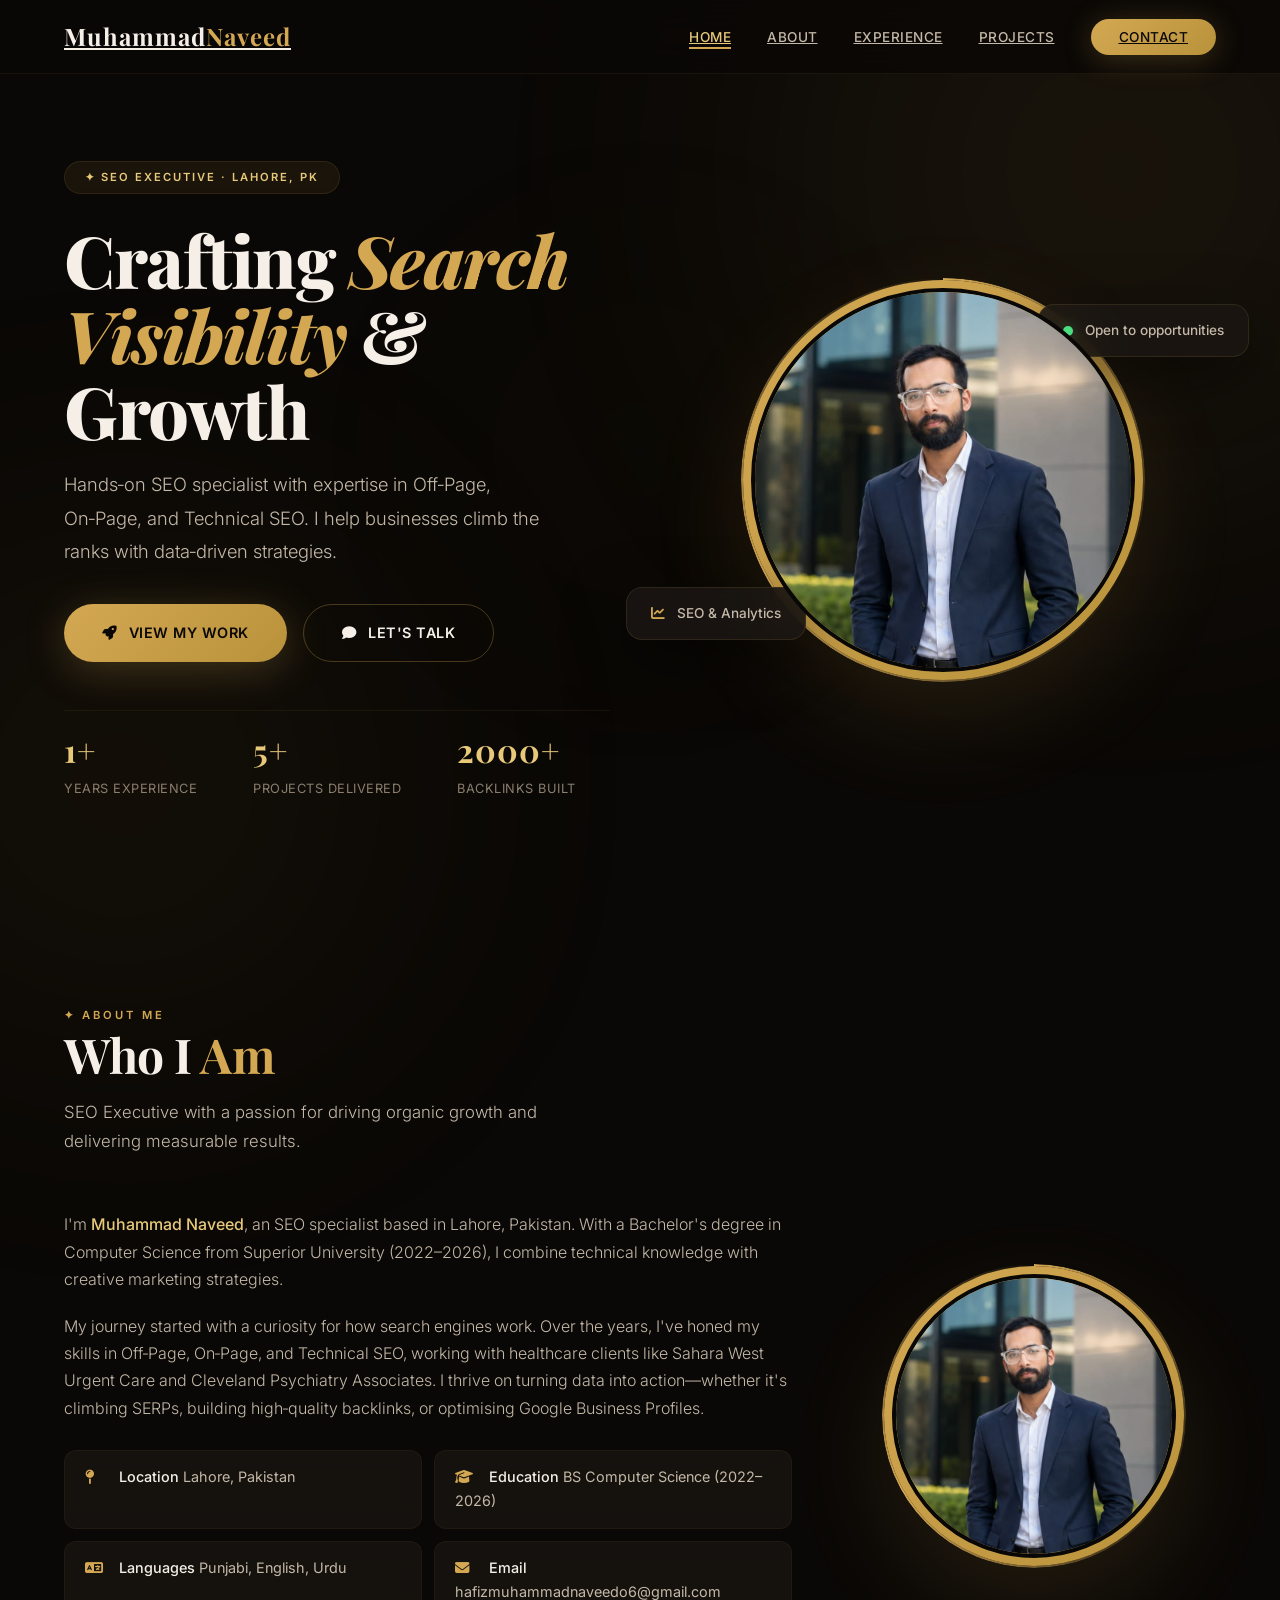
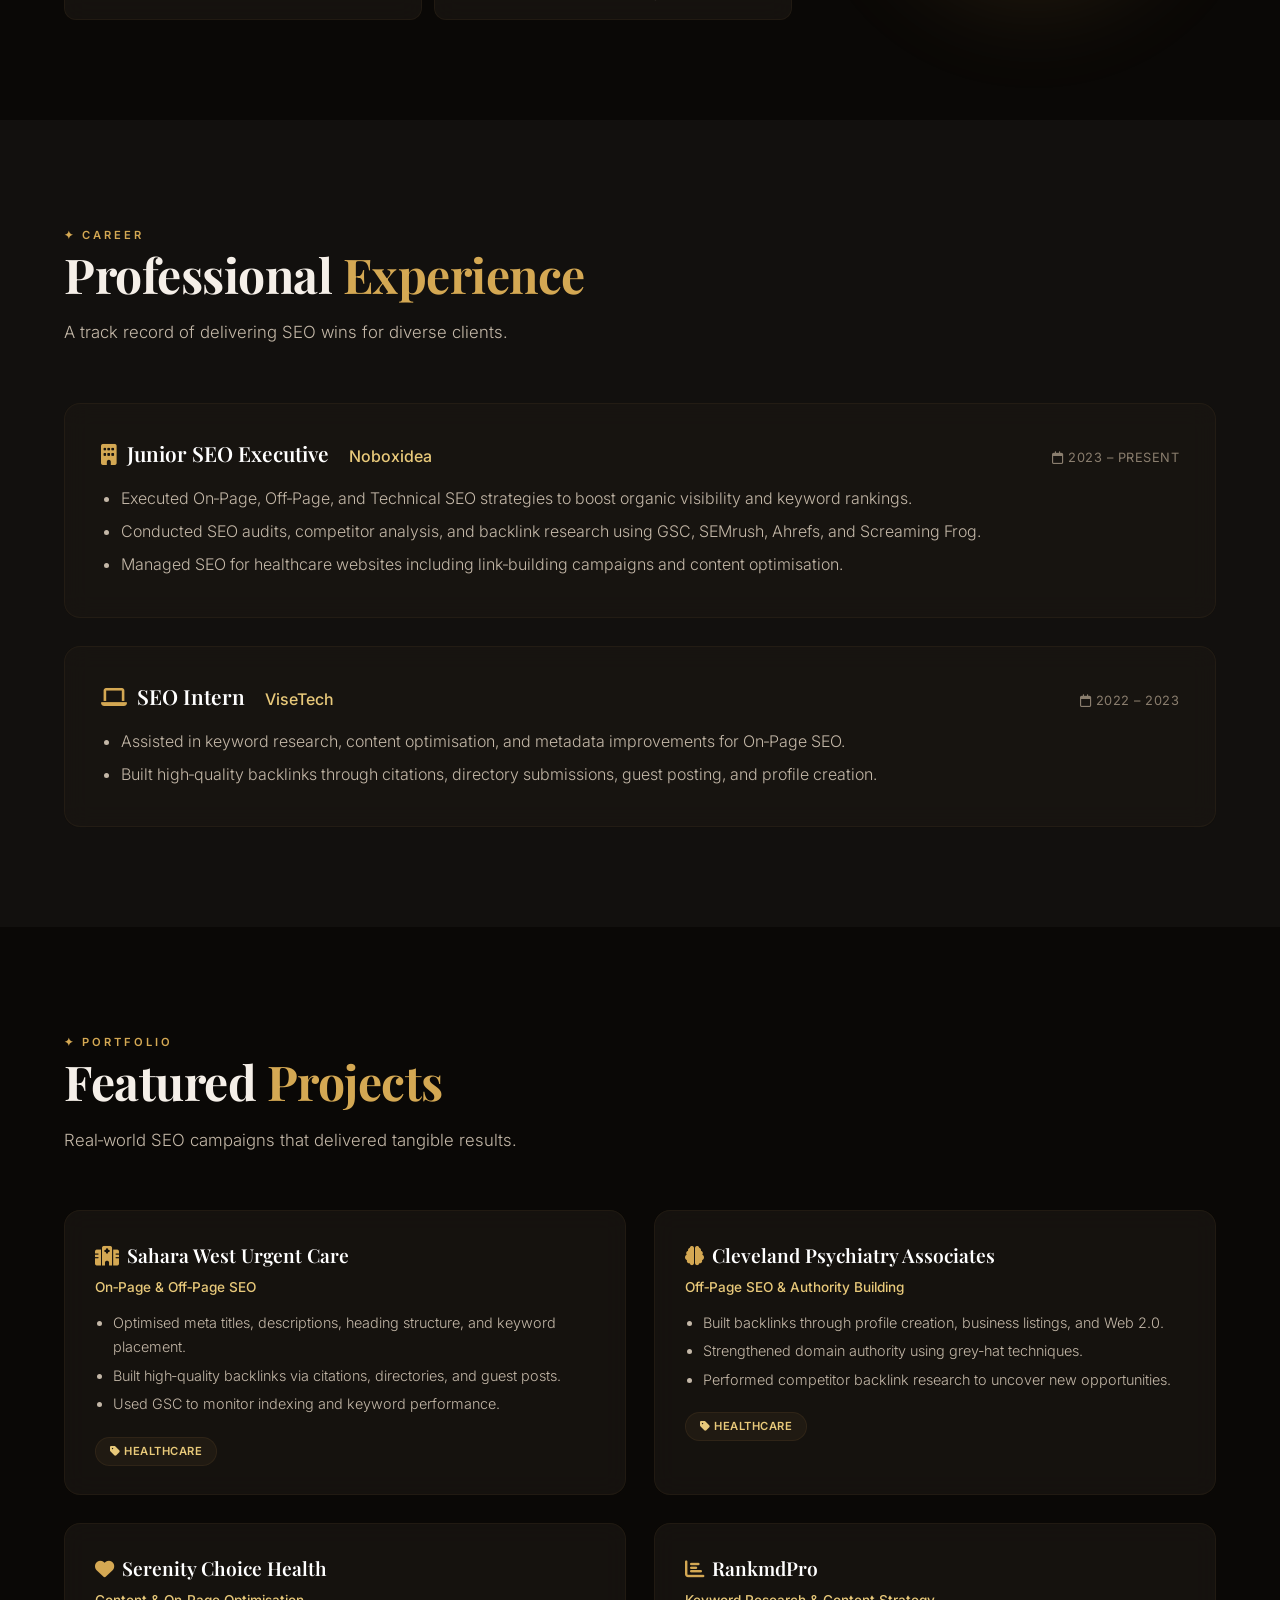
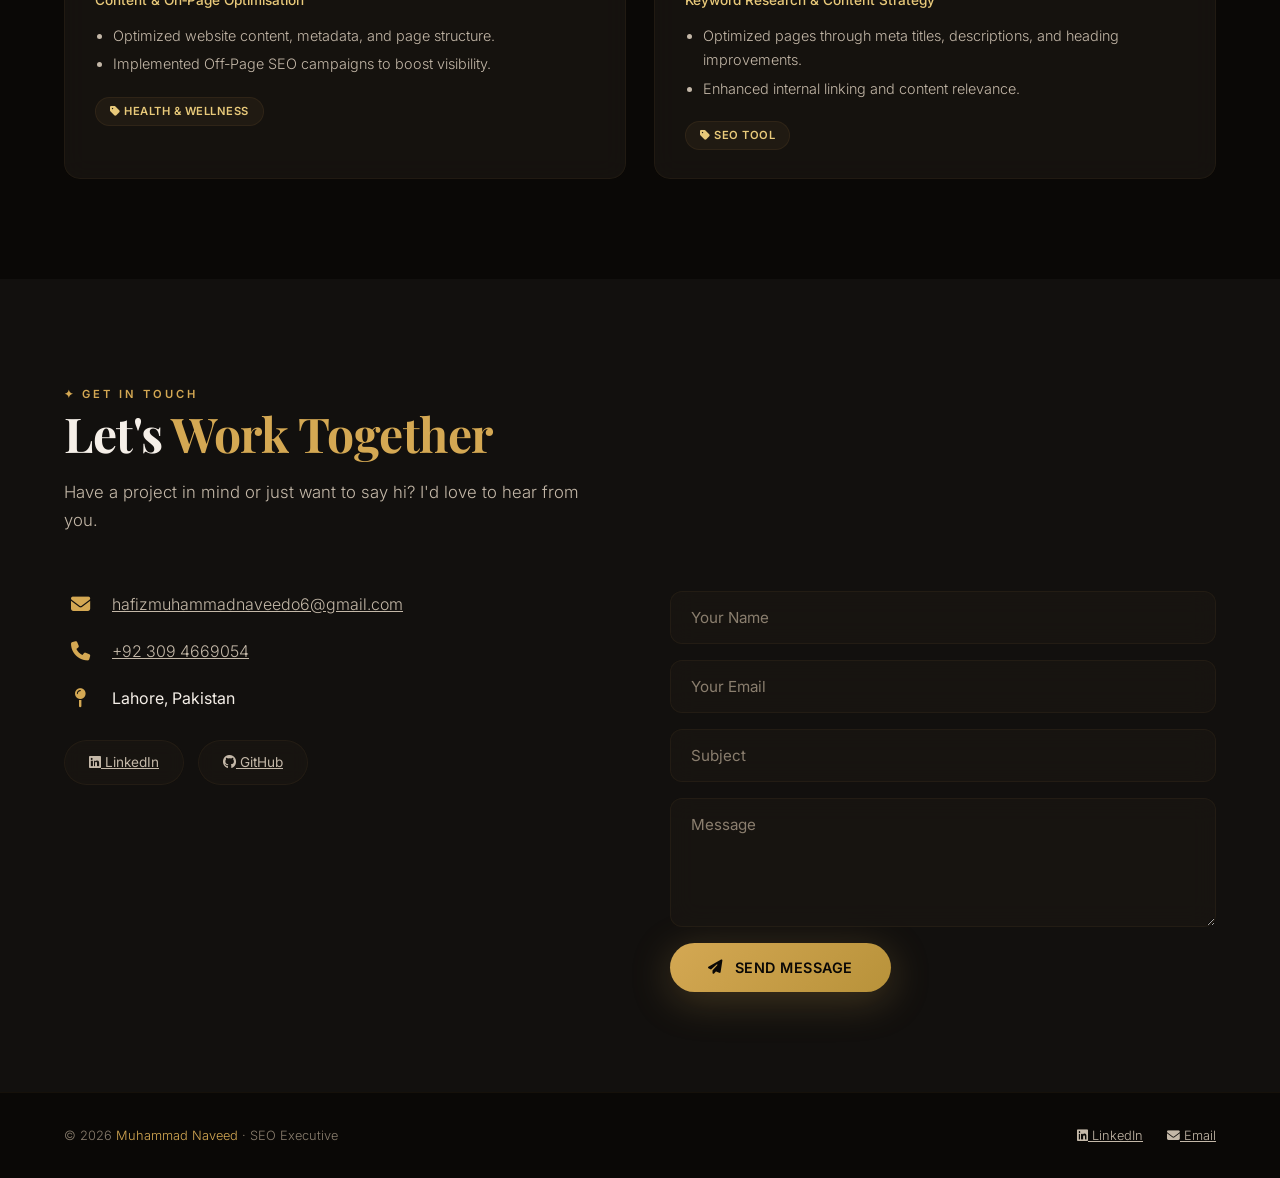
==== index.html @ a737cda7 "Update index.html" ====
<!DOCTYPE html>
<html lang="en">
<head>
    <meta name="google-site-verification" content="fTvnfzLO7CRlyLVNzGOnUSx7oJJwUPJWDbaZcPNwXcQ" />
    <meta charset="UTF-8" />
    <meta name="viewport" content="width=device-width, initial-scale=1.0" />
    <title>Muhammad Naveed. Portfolio</title>
    <link rel="preconnect" href="https://fonts.googleapis.com" />
    <link rel="preconnect" href="https://fonts.gstatic.com" crossorigin />
    <link href="https://fonts.googleapis.com/css2?family=Playfair+Display:ital,wght@0,400;0,600;0,700;0,800;1,700&family=Inter:wght@300;400;500;600;700&display=swap" rel="stylesheet" />
    <link rel="stylesheet" href="https://cdnjs.cloudflare.com/ajax/libs/font-awesome/6.5.0/css/all.min.css" />
    <style>
        /* ============================================
           LUXURY GOLD + DARK ROYAL THEME
           ============================================ */
        :root {
            --bg-primary: #0a0806;
            --bg-secondary: #12100e;
            --bg-card: rgba(26, 22, 18, 0.75);
            --bg-card-solid: #1a1612;
            --text-primary: #f5efe8;
            --text-secondary: #c4b8a8;
            --text-muted: #8a7e6e;
            --gold: #d4a853;
            --gold-light: #e8c97a;
            --gold-dark: #b8923a;
            --gold-glow: rgba(212, 168, 83, 0.25);
            --border-color: rgba(212, 168, 83, 0.15);
            --radius: 16px;
            --shadow: 0 30px 80px rgba(0, 0, 0, 0.7);
            --transition: 0.5s cubic-bezier(0.25, 0.46, 0.45, 0.94);
            --font-heading: 'Playfair Display', serif;
            --font-body: 'Inter', -apple-system, sans-serif;
        }

        * {
            margin: 0;
            padding: 0;
            box-sizing: border-box;
        }

        html {
            scroll-behavior: smooth;
            scroll-padding-top: 80px;
        }

        body {
            font-family: var(--font-body);
            background: var(--bg-primary);
            color: var(--text-primary);
            line-height: 1.7;
            -webkit-font-smoothing: antialiased;
            overflow-x: hidden;
        }

        ::-webkit-scrollbar {
            width: 6px;
        }
        ::-webkit-scrollbar-track {
            background: var(--bg-secondary);
        }
        ::-webkit-scrollbar-thumb {
            background: var(--gold);
            border-radius: 10px;
        }

        .container {
            max-width: 1200px;
            margin: 0 auto;
            padding: 0 24px;
        }

        /* ===== GLOW ORBS ===== */
        .orb {
            position: fixed;
            border-radius: 50%;
            filter: blur(150px);
            pointer-events: none;
            z-index: 0;
            opacity: 0.08;
            animation: orbFloat 30s ease-in-out infinite alternate;
        }
        .orb--1 {
            width: 700px;
            height: 700px;
            background: var(--gold);
            top: -20%;
            right: -15%;
        }
        .orb--2 {
            width: 500px;
            height: 500px;
            background: #b8923a;
            bottom: -15%;
            left: -10%;
            animation-delay: -12s;
        }
        .orb--3 {
            width: 300px;
            height: 300px;
            background: #d4a853;
            top: 50%;
            left: 50%;
            transform: translate(-50%, -50%);
            animation-delay: -20s;
            opacity: 0.04;
        }

        @keyframes orbFloat {
            0% {
                transform: translate(0, 0) scale(1);
            }
            50% {
                transform: translate(60px, -40px) scale(1.15);
            }
            100% {
                transform: translate(-30px, 50px) scale(0.9);
            }
        }

        /* ===== NAVBAR ===== */
        .navbar {
            position: fixed;
            top: 0;
            left: 0;
            right: 0;
            z-index: 1000;
            background: rgba(10, 8, 6, 0.85);
            backdrop-filter: blur(24px) saturate(1.8);
            border-bottom: 1px solid rgba(212, 168, 83, 0.08);
            padding: 16px 0;
            transition: var(--transition);
        }
        .navbar.scrolled {
            background: rgba(10, 8, 6, 0.96);
            box-shadow: 0 4px 40px rgba(0, 0, 0, 0.6);
        }
        .navbar .container {
            display: flex;
            align-items: center;
            justify-content: space-between;
        }

        .logo {
            font-family: var(--font-heading);
            font-weight: 700;
            font-size: 1.5rem;
            letter-spacing: 1px;
            color: var(--text-primary);
        }
        .logo span {
            color: var(--gold);
        }

        .nav-links {
            display: flex;
            align-items: center;
            gap: 36px;
            list-style: none;
        }
        .nav-links a {
            font-size: 0.85rem;
            font-weight: 500;
            color: var(--text-secondary);
            transition: var(--transition);
            position: relative;
            letter-spacing: 0.5px;
            text-transform: uppercase;
        }
        .nav-links a::after {
            content: '';
            position: absolute;
            bottom: -4px;
            left: 0;
            width: 0;
            height: 1.5px;
            background: var(--gold);
            transition: var(--transition);
        }
        .nav-links a:hover,
        .nav-links a.active {
            color: var(--gold-light);
        }
        .nav-links a:hover::after,
        .nav-links a.active::after {
            width: 100%;
        }

        .nav-cta {
            padding: 10px 28px;
            background: linear-gradient(135deg, var(--gold), var(--gold-dark));
            color: #0a0806 !important;
            border-radius: 100px;
            font-weight: 600;
            font-size: 0.8rem;
            text-transform: uppercase;
            letter-spacing: 0.5px;
            box-shadow: 0 4px 30px var(--gold-glow);
            transition: var(--transition);
        }
        .nav-cta::after {
            display: none !important;
        }
        .nav-cta:hover {
            transform: translateY(-2px) scale(1.03);
            box-shadow: 0 8px 50px var(--gold-glow);
            color: #0a0806 !important;
        }

        .hamburger {
            display: none;
            flex-direction: column;
            gap: 5px;
            cursor: pointer;
            background: none;
            border: none;
            padding: 4px;
        }
        .hamburger span {
            display: block;
            width: 28px;
            height: 2px;
            background: var(--text-primary);
            border-radius: 2px;
            transition: var(--transition);
        }
        .hamburger.active span:nth-child(1) {
            transform: rotate(45deg) translate(5px, 5px);
        }
        .hamburger.active span:nth-child(2) {
            opacity: 0;
        }
        .hamburger.active span:nth-child(3) {
            transform: rotate(-45deg) translate(5px, -5px);
        }

        /* ===== HERO ===== */
        .hero {
            min-height: 100vh;
            display: flex;
            align-items: center;
            padding: 140px 0 80px;
            position: relative;
            z-index: 1;
        }
        .hero-grid {
            display: grid;
            grid-template-columns: 1fr 1fr;
            gap: 60px;
            align-items: center;
        }

        .hero-content .badge {
            display: inline-block;
            padding: 6px 20px;
            border-radius: 100px;
            background: rgba(212, 168, 83, 0.08);
            border: 1px solid rgba(212, 168, 83, 0.12);
            font-size: 0.7rem;
            font-weight: 600;
            color: var(--gold-light);
            text-transform: uppercase;
            letter-spacing: 2px;
            margin-bottom: 28px;
            backdrop-filter: blur(4px);
        }

        .hero-content h1 {
            font-family: var(--font-heading);
            font-size: 4.5rem;
            font-weight: 800;
            line-height: 1.05;
            letter-spacing: -1.5px;
            margin-bottom: 20px;
        }
        .hero-content h1 .highlight {
            color: var(--gold);
            font-style: italic;
        }

        .hero-content .subtitle {
            font-size: 1.15rem;
            color: var(--text-secondary);
            max-width: 480px;
            margin-bottom: 36px;
            line-height: 1.8;
            font-weight: 300;
        }

        .hero-actions {
            display: flex;
            flex-wrap: wrap;
            gap: 16px;
            margin-bottom: 48px;
        }

        .btn {
            display: inline-flex;
            align-items: center;
            gap: 12px;
            padding: 16px 38px;
            border-radius: 100px;
            font-weight: 600;
            font-size: 0.9rem;
            transition: var(--transition);
            border: none;
            cursor: pointer;
            font-family: var(--font-body);
            text-decoration: none;
            text-transform: uppercase;
            letter-spacing: 0.5px;
        }
        .btn-primary {
            background: linear-gradient(135deg, var(--gold), var(--gold-dark));
            color: #0a0806;
            box-shadow: 0 8px 40px var(--gold-glow);
        }
        .btn-primary:hover {
            transform: translateY(-4px);
            box-shadow: 0 16px 60px var(--gold-glow);
        }
        .btn-outline {
            background: transparent;
            color: var(--text-primary);
            border: 1.5px solid rgba(212, 168, 83, 0.3);
        }
        .btn-outline:hover {
            border-color: var(--gold);
            color: var(--gold-light);
            transform: translateY(-4px);
            box-shadow: 0 8px 30px rgba(212, 168, 83, 0.05);
        }

        .hero-stats {
            display: flex;
            gap: 56px;
            padding-top: 12px;
            border-top: 1px solid rgba(212, 168, 83, 0.08);
        }
        .hero-stats .stat h3 {
            font-family: var(--font-heading);
            font-size: 2rem;
            font-weight: 700;
            color: var(--gold-light);
            letter-spacing: 1px;
        }
        .hero-stats .stat p {
            font-size: 0.8rem;
            color: var(--text-muted);
            font-weight: 400;
            text-transform: uppercase;
            letter-spacing: 0.5px;
        }

        /* ===== HERO VISUAL ===== */
        .hero-visual {
            display: flex;
            justify-content: center;
            align-items: center;
            position: relative;
        }

        .hero-avatar {
            width: 400px;
            height: 400px;
            border-radius: 50%;
            padding: 8px;
            background: linear-gradient(135deg, var(--gold), var(--gold-dark), var(--gold-light), var(--gold));
            background-size: 300% 300%;
            animation: gradientSpin 6s ease-in-out infinite;
            box-shadow: 0 40px 100px rgba(212, 168, 83, 0.12);
            position: relative;
        }
        .hero-avatar::after {
            content: '';
            position: absolute;
            inset: -2px;
            border-radius: 50%;
            padding: 2px;
            background: conic-gradient(from 0deg, var(--gold), transparent, var(--gold), transparent);
            -webkit-mask: linear-gradient(#fff 0 0) content-box, linear-gradient(#fff 0 0);
            -webkit-mask-composite: xor;
            mask-composite: exclude;
            animation: spin 15s linear infinite;
        }
        @keyframes gradientSpin {
            0%,
            100% {
                background-position: 0% 50%;
            }
            50% {
                background-position: 100% 50%;
            }
        }
        @keyframes spin {
            to {
                transform: rotate(360deg);
            }
        }

        .hero-avatar .avatar-img {
            width: 100%;
            height: 100%;
            border-radius: 50%;
            object-fit: cover;
            border: 4px solid var(--bg-primary);
            display: block;
            position: relative;
            z-index: 1;
        }

        .floating-badge {
            position: absolute;
            background: rgba(26, 22, 18, 0.9);
            backdrop-filter: blur(20px);
            border: 1px solid rgba(212, 168, 83, 0.12);
            border-radius: 16px;
            padding: 14px 24px;
            font-size: 0.85rem;
            font-weight: 500;
            color: var(--text-secondary);
            box-shadow: 0 20px 60px rgba(0, 0, 0, 0.5);
            animation: floatBadge 8s ease-in-out infinite;
            display: flex;
            align-items: center;
            gap: 12px;
            white-space: nowrap;
        }
        .floating-badge .dot {
            width: 10px;
            height: 10px;
            border-radius: 50%;
            background: #4ade80;
            animation: dotBlink 2s ease-in-out infinite;
            box-shadow: 0 0 16px rgba(74, 222, 128, 0.3);
        }
        @keyframes dotBlink {
            0%,
            100% {
                opacity: 1;
            }
            50% {
                opacity: 0.2;
            }
        }
        .floating-badge--1 {
            top: 6%;
            right: -6%;
            animation-delay: 0s;
        }
        .floating-badge--2 {
            bottom: 10%;
            left: -8%;
            animation-delay: -3s;
        }
        .floating-badge .gold-icon {
            color: var(--gold);
        }
        @keyframes floatBadge {
            0%,
            100% {
                transform: translateY(0px);
            }
            50% {
                transform: translateY(-14px);
            }
        }

        /* ===== SECTION COMMON ===== */
        section {
            position: relative;
            z-index: 1;
            padding: 100px 0;
        }

        .section-label {
            font-size: 0.7rem;
            text-transform: uppercase;
            letter-spacing: 3px;
            color: var(--gold);
            font-weight: 600;
            margin-bottom: 8px;
        }
        .section-title {
            font-family: var(--font-heading);
            font-size: 3rem;
            font-weight: 700;
            letter-spacing: -0.5px;
            line-height: 1.15;
            margin-bottom: 16px;
        }
        .section-title .gold {
            color: var(--gold);
        }
        .section-desc {
            font-size: 1.05rem;
            color: var(--text-secondary);
            max-width: 540px;
            line-height: 1.7;
            font-weight: 300;
        }
        .section-header {
            margin-bottom: 56px;
        }
        .section-header.centered {
            text-align: center;
        }
        .section-header.centered .section-desc {
            margin: 0 auto;
        }

        /* ===== ABOUT ===== */
        .about-grid {
            display: grid;
            grid-template-columns: 2fr 1fr;
            gap: 60px;
            align-items: center;
        }
        .about-text p {
            color: var(--text-secondary);
            margin-bottom: 20px;
            font-weight: 300;
        }
        .about-text p strong {
            color: var(--gold-light);
            font-weight: 500;
        }
        .about-details {
            display: grid;
            grid-template-columns: 1fr 1fr;
            gap: 12px;
            margin-top: 28px;
        }
        .about-details div {
            background: var(--bg-card);
            backdrop-filter: blur(12px);
            padding: 14px 20px;
            border-radius: 12px;
            border: 1px solid rgba(212, 168, 83, 0.06);
            color: var(--text-secondary);
            font-size: 0.9rem;
            transition: var(--transition);
        }
        .about-details div:hover {
            border-color: rgba(212, 168, 83, 0.15);
            background: rgba(26, 22, 18, 0.9);
        }
        .about-details div i {
            color: var(--gold);
            margin-right: 10px;
            width: 20px;
        }
        .about-details div strong {
            color: var(--text-primary);
            font-weight: 500;
        }

        .about-visual {
            display: flex;
            justify-content: center;
        }
        .about-visual .hero-avatar {
            width: 300px;
            height: 300px;
        }

        /* ===== EXPERIENCE ===== */
        .experience-list {
            display: flex;
            flex-direction: column;
            gap: 28px;
        }
        .exp-item {
            background: var(--bg-card);
            backdrop-filter: blur(12px);
            border-radius: var(--radius);
            padding: 32px 36px;
            border: 1px solid rgba(212, 168, 83, 0.06);
            transition: var(--transition);
        }
        .exp-item:hover {
            border-color: rgba(212, 168, 83, 0.15);
            transform: translateY(-4px);
            box-shadow: 0 20px 60px rgba(0, 0, 0, 0.3);
            background: rgba(26, 22, 18, 0.9);
        }
        .exp-header {
            display: flex;
            flex-wrap: wrap;
            align-items: baseline;
            gap: 12px 20px;
            margin-bottom: 14px;
        }
        .exp-header h3 {
            font-family: var(--font-heading);
            font-size: 1.3rem;
            color: #fff;
            font-weight: 600;
        }
        .exp-header h3 i {
            color: var(--gold);
            margin-right: 10px;
        }
        .exp-company {
            color: var(--gold-light);
            font-weight: 500;
        }
        .exp-date {
            color: var(--text-muted);
            font-size: 0.8rem;
            margin-left: auto;
            text-transform: uppercase;
            letter-spacing: 0.5px;
        }
        .exp-item ul {
            padding-left: 20px;
            color: var(--text-secondary);
            font-weight: 300;
        }
        .exp-item ul li {
            margin-bottom: 6px;
        }

        /* ===== PROJECTS ===== */
        .projects-grid {
            display: grid;
            grid-template-columns: 1fr 1fr;
            gap: 28px;
        }
        .project-card {
            background: var(--bg-card);
            backdrop-filter: blur(12px);
            border-radius: var(--radius);
            padding: 28px 30px;
            border: 1px solid rgba(212, 168, 83, 0.06);
            transition: var(--transition);
            display: flex;
            flex-direction: column;
        }
        .project-card:hover {
            border-color: rgba(212, 168, 83, 0.15);
            transform: translateY(-6px);
            box-shadow: 0 24px 70px rgba(0, 0, 0, 0.3);
            background: rgba(26, 22, 18, 0.9);
        }
        .project-card h3 {
            font-family: var(--font-heading);
            font-size: 1.2rem;
            margin-bottom: 4px;
            color: #fff;
            font-weight: 600;
        }
        .project-card h3 i {
            color: var(--gold);
            margin-right: 8px;
        }
        .project-card .project-sub {
            color: var(--gold-light);
            font-size: 0.85rem;
            font-weight: 500;
            margin-bottom: 12px;
        }
        .project-card ul {
            padding-left: 18px;
            color: var(--text-secondary);
            font-size: 0.9rem;
            margin-bottom: 16px;
            font-weight: 300;
        }
        .project-card ul li {
            margin-bottom: 4px;
        }
        .project-tag {
            align-self: flex-start;
            padding: 4px 14px;
            border-radius: 100px;
            background: rgba(212, 168, 83, 0.06);
            border: 1px solid rgba(212, 168, 83, 0.08);
            font-size: 0.7rem;
            font-weight: 600;
            color: var(--gold-light);
            text-transform: uppercase;
            letter-spacing: 0.5px;
        }

        /* ===== CONTACT ===== */
        .contact-grid {
            display: grid;
            grid-template-columns: 1fr 1fr;
            gap: 60px;
        }
        .contact-item {
            display: flex;
            align-items: center;
            gap: 16px;
            margin-bottom: 20px;
        }
        .contact-item i {
            color: var(--gold);
            font-size: 1.2rem;
            width: 32px;
            text-align: center;
        }
        .contact-item a {
            color: var(--text-secondary);
            transition: var(--transition);
            font-weight: 300;
        }
        .contact-item a:hover {
            color: var(--gold-light);
        }
        .social-links {
            display: flex;
            gap: 14px;
            margin-top: 28px;
        }
        .social-links a {
            padding: 10px 24px;
            border-radius: 100px;
            background: var(--bg-card);
            border: 1px solid rgba(212, 168, 83, 0.06);
            transition: var(--transition);
            font-size: 0.85rem;
            color: var(--text-secondary);
            backdrop-filter: blur(8px);
        }
        .social-links a:hover {
            border-color: rgba(212, 168, 83, 0.2);
            background: rgba(26, 22, 18, 0.9);
            color: var(--gold-light);
            transform: translateY(-2px);
        }

        .contact-form {
            display: flex;
            flex-direction: column;
            gap: 16px;
        }
        .contact-form input,
        .contact-form textarea {
            padding: 16px 20px;
            border-radius: 12px;
            background: var(--bg-card);
            backdrop-filter: blur(12px);
            border: 1px solid rgba(212, 168, 83, 0.06);
            color: var(--text-primary);
            font-family: var(--font-body);
            transition: var(--transition);
            font-size: 0.95rem;
        }
        .contact-form input::placeholder,
        .contact-form textarea::placeholder {
            color: var(--text-muted);
        }
        .contact-form input:focus,
        .contact-form textarea:focus {
            outline: none;
            border-color: rgba(212, 168, 83, 0.2);
            box-shadow: 0 0 0 4px rgba(212, 168, 83, 0.03);
            background: rgba(26, 22, 18, 0.9);
        }
        .contact-form textarea {
            resize: vertical;
        }
        .contact-form .btn {
            align-self: flex-start;
        }

        /* ===== FOOTER ===== */
        footer {
            border-top: 1px solid rgba(212, 168, 83, 0.06);
            padding: 32px 0;
            position: relative;
            z-index: 1;
        }
        footer .container {
            display: flex;
            justify-content: space-between;
            align-items: center;
            flex-wrap: wrap;
            gap: 16px;
        }
        footer p {
            color: var(--text-muted);
            font-size: 0.8rem;
            font-weight: 300;
        }
        footer p .gold-text {
            color: var(--gold);
        }
        .footer-links {
            display: flex;
            gap: 24px;
        }
        .footer-links a {
            color: var(--text-secondary);
            font-size: 0.8rem;
            transition: var(--transition);
            font-weight: 300;
        }
        .footer-links a:hover {
            color: var(--gold-light);
        }

        /* ===== RESPONSIVE ===== */
        @media (max-width: 992px) {
            .hero-grid {
                grid-template-columns: 1fr;
                text-align: center;
            }
            .hero-content .subtitle {
                margin: 0 auto 32px;
            }
            .hero-actions {
                justify-content: center;
            }
            .hero-stats {
                justify-content: center;
            }
            .hero-avatar {
                width: 300px;
                height: 300px;
            }
            .floating-badge--1 {
                top: 0;
                right: 2%;
            }
            .floating-badge--2 {
                bottom: 2%;
                left: 2%;
            }
            .about-grid {
                grid-template-columns: 1fr;
                text-align: center;
            }
            .about-details {
                grid-template-columns: 1fr;
            }
            .contact-grid {
                grid-template-columns: 1fr;
            }
            .projects-grid {
                grid-template-columns: 1fr;
            }
            .exp-header .exp-date {
                margin-left: 0;
            }
            .about-visual {
                display: flex;
                justify-content: center;
            }
            .hero-content h1 {
                font-size: 3.5rem;
            }
            .section-title {
                font-size: 2.5rem;
            }
        }

        @media (max-width: 768px) {
            .nav-links {
                position: absolute;
                top: 100%;
                left: 0;
                right: 0;
                background: rgba(10, 8, 6, 0.98);
                backdrop-filter: blur(20px);
                flex-direction: column;
                padding: 30px;
                gap: 20px;
                border-bottom: 1px solid rgba(212, 168, 83, 0.06);
                transform: translateY(-120%);
                opacity: 0;
                transition: var(--transition);
                pointer-events: none;
            }
            .nav-links.open {
                transform: translateY(0);
                opacity: 1;
                pointer-events: auto;
            }
            .hamburger {
                display: flex;
            }
            .hero-content h1 {
                font-size: 2.8rem;
            }
            .section-title {
                font-size: 2rem;
            }
            .hero-avatar {
                width: 240px;
                height: 240px;
            }
            .hero-stats {
                gap: 28px;
            }
            .floating-badge {
                font-size: 0.7rem;
                padding: 10px 16px;
            }
            .floating-badge--1 {
                top: -4%;
                right: 0;
            }
            .floating-badge--2 {
                bottom: -4%;
                left: 0;
            }
            .about-details {
                grid-template-columns: 1fr;
            }
        }
    </style>
</head>
<body>
    <!-- Glow Orbs -->
    <div class="orb orb--1"></div>
    <div class="orb orb--2"></div>
    <div class="orb orb--3"></div>

    <!-- ===== NAVBAR ===== -->
    <nav class="navbar" id="navbar">
        <div class="container">
            <a href="#" class="logo">Muhammad<span>Naveed</span></a>
            <ul class="nav-links" id="navLinks">
                <li><a href="#home" class="active">Home</a></li>
                <li><a href="#about">About</a></li>
                <li><a href="#experience">Experience</a></li>
                <li><a href="#projects">Projects</a></li>
                <li><a href="#contact" class="nav-cta">Contact</a></li>
            </ul>
            <button class="hamburger" id="hamburger" aria-label="Toggle menu">
                <span></span><span></span><span></span>
            </button>
        </div>
    </nav>

    <!-- ===== HERO ===== -->
    <section class="hero" id="home">
        <div class="container">
            <div class="hero-grid">
                <div class="hero-content">
                    <span class="badge">✦ SEO Executive · Lahore, PK</span>
                    <h1>Crafting <span class="highlight">Search Visibility</span> &amp; Growth</h1>
                    <p class="subtitle">Hands‑on SEO specialist with expertise in Off‑Page, On‑Page, and Technical SEO. I help businesses climb the ranks with data‑driven strategies.</p>
                    <div class="hero-actions">
                        <a href="#projects" class="btn btn-primary"><i class="fas fa-rocket"></i> View My Work</a>
                        <a href="#contact" class="btn btn-outline"><i class="fas fa-comment"></i> Let's Talk</a>
                    </div>
                    <div class="hero-stats">
                        <div class="stat"><h3>1+</h3><p>Years Experience</p></div>
                        <div class="stat"><h3>5+</h3><p>Projects Delivered</p></div>
                        <div class="stat"><h3>2000+</h3><p>Backlinks Built</p></div>
                    </div>
                </div>
                <div class="hero-visual">
                    <div class="hero-avatar">
                        <img src="myphoto.jpeg" alt="Muhammad Naveed" class="avatar-img" />
                    </div>
                    <div class="floating-badge floating-badge--1">
                        <span class="dot"></span> Open to opportunities
                    </div>
                    <div class="floating-badge floating-badge--2">
                        <i class="fas fa-chart-line gold-icon"></i> SEO &amp; Analytics
                    </div>
                </div>
            </div>
        </div>
    </section>

    <!-- ===== ABOUT ===== -->
    <section id="about">
        <div class="container">
            <div class="section-header">
                <span class="section-label">✦ About Me</span>
                <h2 class="section-title">Who I <span class="gold">Am</span></h2>
                <p class="section-desc">SEO Executive with a passion for driving organic growth and delivering measurable results.</p>
            </div>
            <div class="about-grid">
                <div class="about-text">
                    <p>I'm <strong>Muhammad Naveed</strong>, an SEO specialist based in Lahore, Pakistan. With a Bachelor's degree in Computer Science from Superior University (2022–2026), I combine technical knowledge with creative marketing strategies.</p>
                    <p>My journey started with a curiosity for how search engines work. Over the years, I've honed my skills in Off‑Page, On‑Page, and Technical SEO, working with healthcare clients like Sahara West Urgent Care and Cleveland Psychiatry Associates. I thrive on turning data into action—whether it's climbing SERPs, building high‑quality backlinks, or optimising Google Business Profiles.</p>
                    <div class="about-details">
                        <div><i class="fas fa-map-pin"></i> <strong>Location</strong> Lahore, Pakistan</div>
                        <div><i class="fas fa-graduation-cap"></i> <strong>Education</strong> BS Computer Science (2022–2026)</div>
                        <div><i class="fas fa-language"></i> <strong>Languages</strong> Punjabi, English, Urdu</div>
                        <div><i class="fas fa-envelope"></i> <strong>Email</strong> hafizmuhammadnaveedo6@gmail.com</div>
                    </div>
                </div>
                <div class="about-visual">
                    <div class="hero-avatar">
                        <img src="myphoto.jpeg" alt="Muhammad Naveed" class="avatar-img" />
                    </div>
                </div>
            </div>
        </div>
    </section>

    <!-- ===== EXPERIENCE ===== -->
    <section id="experience" style="background: var(--bg-secondary);">
        <div class="container">
            <div class="section-header">
                <span class="section-label">✦ Career</span>
                <h2 class="section-title">Professional <span class="gold">Experience</span></h2>
                <p class="section-desc">A track record of delivering SEO wins for diverse clients.</p>
            </div>
            <div class="experience-list">
                <div class="exp-item">
                    <div class="exp-header">
                        <h3><i class="fas fa-building"></i>Junior SEO Executive</h3>
                        <span class="exp-company">Noboxidea</span>
                        <span class="exp-date"><i class="far fa-calendar"></i> 2023 – Present</span>
                    </div>
                    <ul>
                        <li>Executed On‑Page, Off‑Page, and Technical SEO strategies to boost organic visibility and keyword rankings.</li>
                        <li>Conducted SEO audits, competitor analysis, and backlink research using GSC, SEMrush, Ahrefs, and Screaming Frog.</li>
                        <li>Managed SEO for healthcare websites including link‑building campaigns and content optimisation.</li>
                    </ul>
                </div>
                <div class="exp-item">
                    <div class="exp-header">
                        <h3><i class="fas fa-laptop"></i>SEO Intern</h3>
                        <span class="exp-company">ViseTech</span>
                        <span class="exp-date"><i class="far fa-calendar"></i> 2022 – 2023</span>
                    </div>
                    <ul>
                        <li>Assisted in keyword research, content optimisation, and metadata improvements for On‑Page SEO.</li>
                        <li>Built high‑quality backlinks through citations, directory submissions, guest posting, and profile creation.</li>
                    </ul>
                </div>
            </div>
        </div>
    </section>

    <!-- ===== PROJECTS ===== -->
    <section id="projects">
        <div class="container">
            <div class="section-header">
                <span class="section-label">✦ Portfolio</span>
                <h2 class="section-title">Featured <span class="gold">Projects</span></h2>
                <p class="section-desc">Real‑world SEO campaigns that delivered tangible results.</p>
            </div>
            <div class="projects-grid">
                <div class="project-card">
                    <h3><i class="fas fa-hospital"></i>Sahara West Urgent Care</h3>
                    <div class="project-sub">On‑Page &amp; Off‑Page SEO</div>
                    <ul>
                        <li>Optimised meta titles, descriptions, heading structure, and keyword placement.</li>
                        <li>Built high‑quality backlinks via citations, directories, and guest posts.</li>
                        <li>Used GSC to monitor indexing and keyword performance.</li>
                    </ul>
                    <span class="project-tag"><i class="fas fa-tag"></i> Healthcare</span>
                </div>
                <div class="project-card">
                    <h3><i class="fas fa-brain"></i>Cleveland Psychiatry Associates</h3>
                    <div class="project-sub">Off‑Page SEO &amp; Authority Building</div>
                    <ul>
                        <li>Built backlinks through profile creation, business listings, and Web 2.0.</li>
                        <li>Strengthened domain authority using grey‑hat techniques.</li>
                        <li>Performed competitor backlink research to uncover new opportunities.</li>
                    </ul>
                    <span class="project-tag"><i class="fas fa-tag"></i> Healthcare</span>
                </div>
                <div class="project-card">
                    <h3><i class="fas fa-heart"></i>Serenity Choice Health</h3>
                    <div class="project-sub">Content &amp; On‑Page Optimisation</div>
                    <ul>
                        <li>Optimized website content, metadata, and page structure.</li>
                        <li>Implemented Off‑Page SEO campaigns to boost visibility.</li>
                    </ul>
                    <span class="project-tag"><i class="fas fa-tag"></i> Health &amp; Wellness</span>
                </div>
                <div class="project-card">
                    <h3><i class="fas fa-chart-bar"></i>RankmdPro</h3>
                    <div class="project-sub">Keyword Research &amp; Content Strategy</div>
                    <ul>
                        <li>Optimized pages through meta titles, descriptions, and heading improvements.</li>
                        <li>Enhanced internal linking and content relevance.</li>
                    </ul>
                    <span class="project-tag"><i class="fas fa-tag"></i> SEO Tool</span>
                </div>
            </div>
        </div>
    </section>

    <!-- ===== CONTACT ===== -->
    <section id="contact" style="background: var(--bg-secondary);">
        <div class="container">
            <div class="section-header">
                <span class="section-label">✦ Get in Touch</span>
                <h2 class="section-title">Let's <span class="gold">Work Together</span></h2>
                <p class="section-desc">Have a project in mind or just want to say hi? I'd love to hear from you.</p>
            </div>
            <div class="contact-grid">
                <div class="contact-info">
                    <div class="contact-item">
                        <i class="fas fa-envelope"></i>
                        <a href="mailto:hafizmuhammadnaveedo6@gmail.com">hafizmuhammadnaveedo6@gmail.com</a>
                    </div>
                    <div class="contact-item">
                        <i class="fas fa-phone"></i>
                        <a href="tel:+923094669054">+92 309 4669054</a>
                    </div>
                    <div class="contact-item">
                        <i class="fas fa-map-pin"></i>
                        <span>Lahore, Pakistan</span>
                    </div>
                    <div class="social-links">
                        <a href="https://www.linkedin.com/in/hafiz-muhammad-naveed-410291384" ><i class="fab fa-linkedin"></i> LinkedIn</a>
                        <a href="#" target="_blank"><i class="fab fa-github"></i> GitHub</a>
                    </div>
                </div>
                <form class="contact-form" action="#" method="POST">
                    <input type="text" placeholder="Your Name" required />
                    <input type="email" placeholder="Your Email" required />
                    <input type="text" placeholder="Subject" />
                    <textarea rows="5" placeholder="Message" required></textarea>
                    <button type="submit" class="btn btn-primary"><i class="fas fa-paper-plane"></i> Send Message</button>
                </form>
            </div>
        </div>
    </section>

    <!-- ===== FOOTER ===== -->
    <footer>
        <div class="container">
            <p>&copy; 2026 <span class="gold-text">Muhammad Naveed</span> · SEO Executive</p>
            <div class="footer-links">
                <a href="https://www.linkedin.com/in/hafiz-muhammad-naveed-410291384" ><i class="fab fa-linkedin"></i> LinkedIn</a>
                <a href="mailto:hafizmuhammadnaveedo6@gmail.com"><i class="fas fa-envelope"></i> Email</a>
            </div>
        </div>
    </footer>

    <!-- ===== JAVASCRIPT ===== -->
    <script>
        // Navbar scroll
        const navbar = document.getElementById('navbar');
        window.addEventListener('scroll', () => {
            navbar.classList.toggle('scrolled', window.scrollY > 60);
        });

        // Mobile hamburger
        const hamburger = document.getElementById('hamburger');
        const navLinks = document.getElementById('navLinks');

        hamburger.addEventListener('click', () => {
            hamburger.classList.toggle('active');
            navLinks.classList.toggle('open');
        });

        navLinks.querySelectorAll('a').forEach(link => {
            link.addEventListener('click', () => {
                hamburger.classList.remove('active');
                navLinks.classList.remove('open');
            });
        });

        // Active link highlight on scroll
        const sections = document.querySelectorAll('section[id]');
        window.addEventListener('scroll', () => {
            let current = '';
            sections.forEach(section => {
                const sectionTop = section.offsetTop - 150;
                if (window.scrollY >= sectionTop) {
                    current = section.getAttribute('id');
                }
            });
            navLinks.querySelectorAll('a:not(.nav-cta)').forEach(link => {
                link.classList.remove('active');
                if (link.getAttribute('href') === `#${current}`) {
                    link.classList.add('active');
                }
            });
        });
    </script>
</body>
</html>
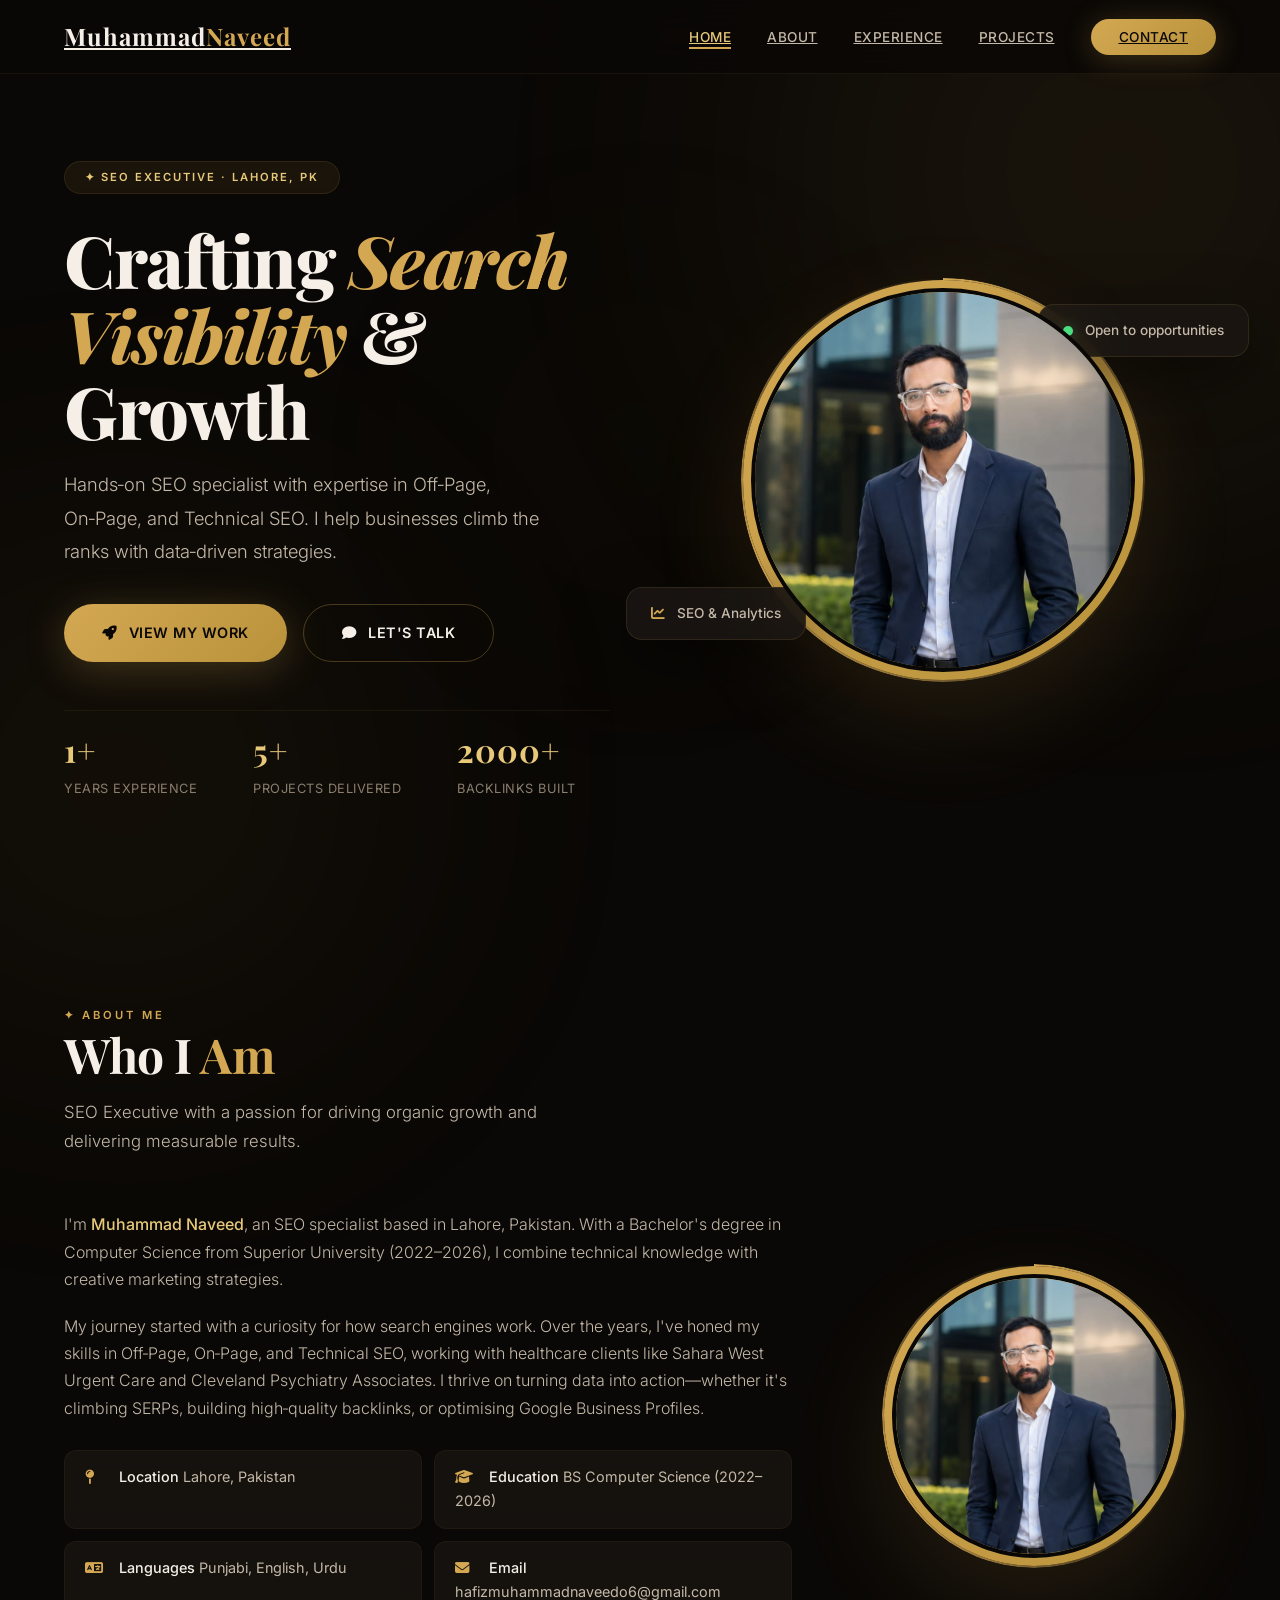
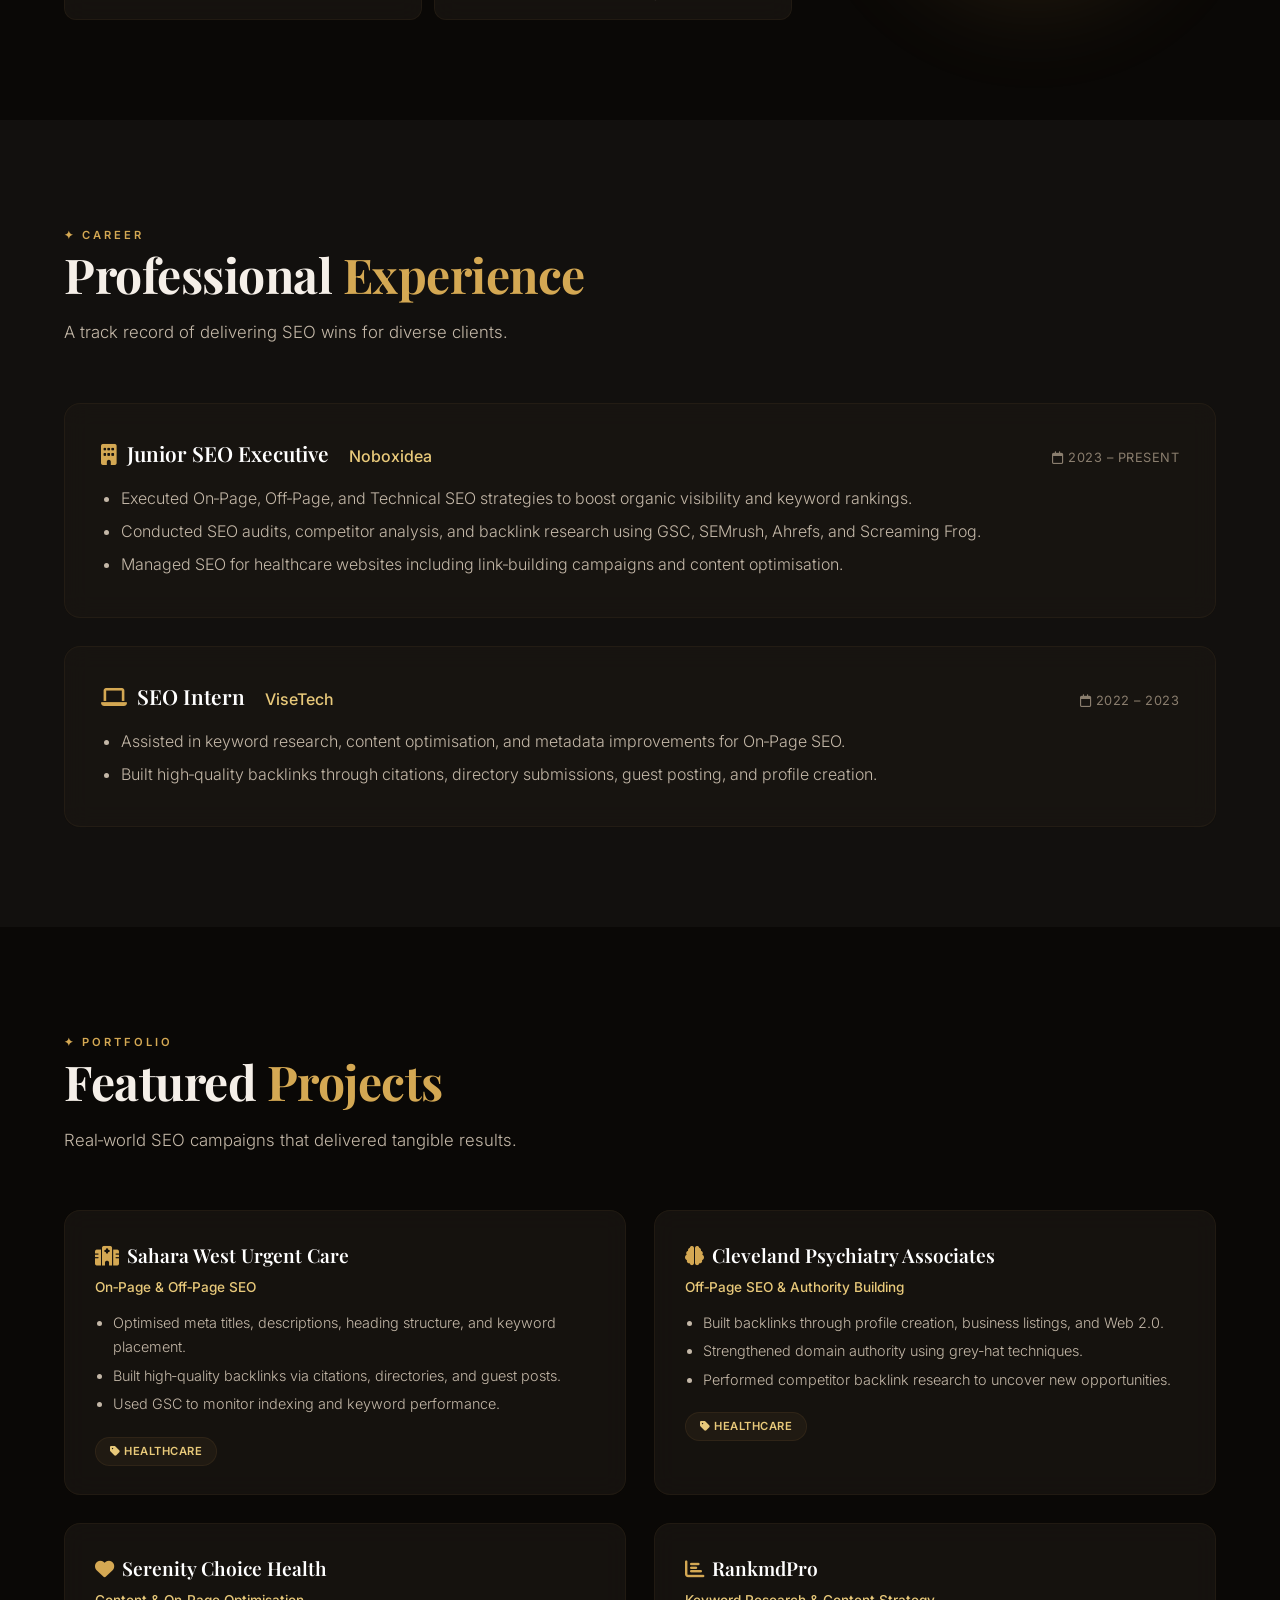
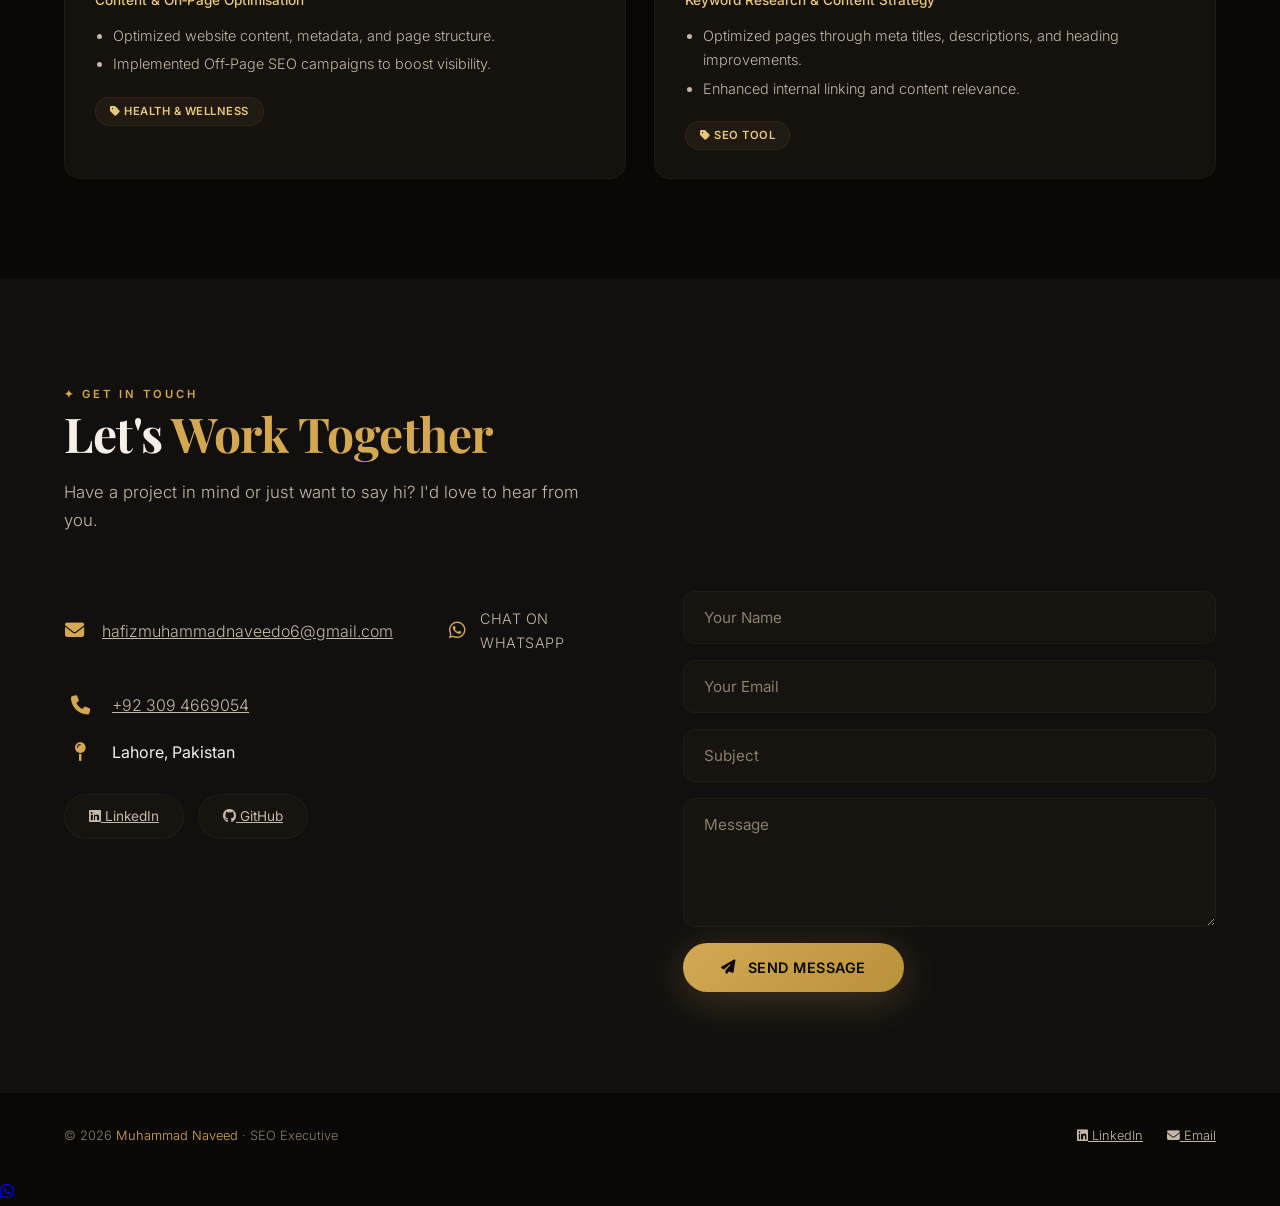
==== commit 7f060ca0: "Update index.html" ====
--- a/index.html
+++ b/index.html
@@ -1097,6 +1097,11 @@
                     <div class="contact-item">
                         <i class="fas fa-envelope"></i>
                         <a href="mailto:hafizmuhammadnaveedo6@gmail.com">hafizmuhammadnaveedo6@gmail.com</a>
+                        <a href="https://wa.me/923094669054?text=Hi%20Naveed%2C%20I%20saw%20your%20portfolio%20and%20want%20to%20connect%20with%20you." 
+       class="btn whatsapp-btn" 
+       target="_blank">
+        <i class="fab fa-whatsapp"></i> Chat on WhatsApp
+    </a>
                     </div>
                     <div class="contact-item">
                         <i class="fas fa-phone"></i>
@@ -1175,5 +1180,12 @@
             });
         });
     </script>
+    <!-- WhatsApp Floating Button -->
+<a href="https://wa.me/923094669054?text=Hi%20Naveed%2C%20I%20saw%20your%20portfolio%20and%20want%20to%20connect%20with%20you." 
+   class="whatsapp-float" 
+   target="_blank" 
+   aria-label="Chat on WhatsApp">
+    <i class="fab fa-whatsapp"></i>
+</a>
 </body>
 </html>
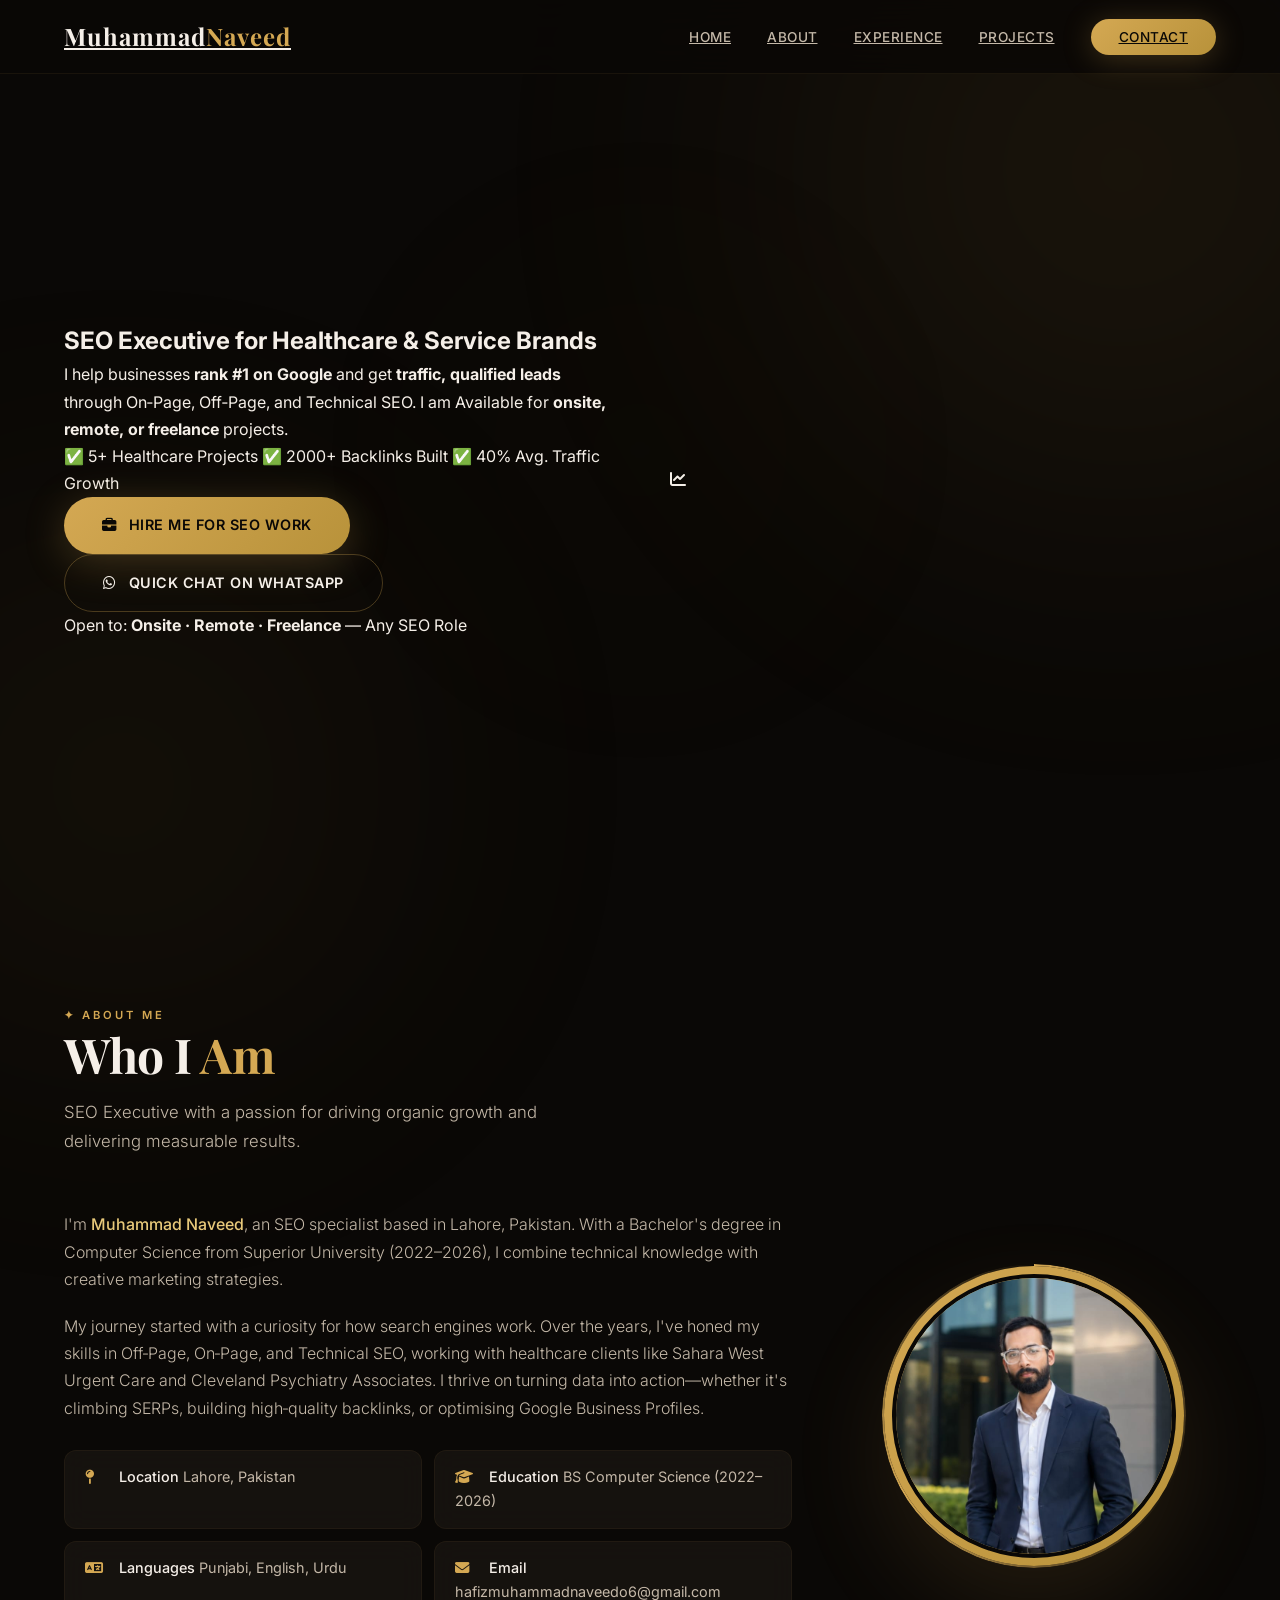
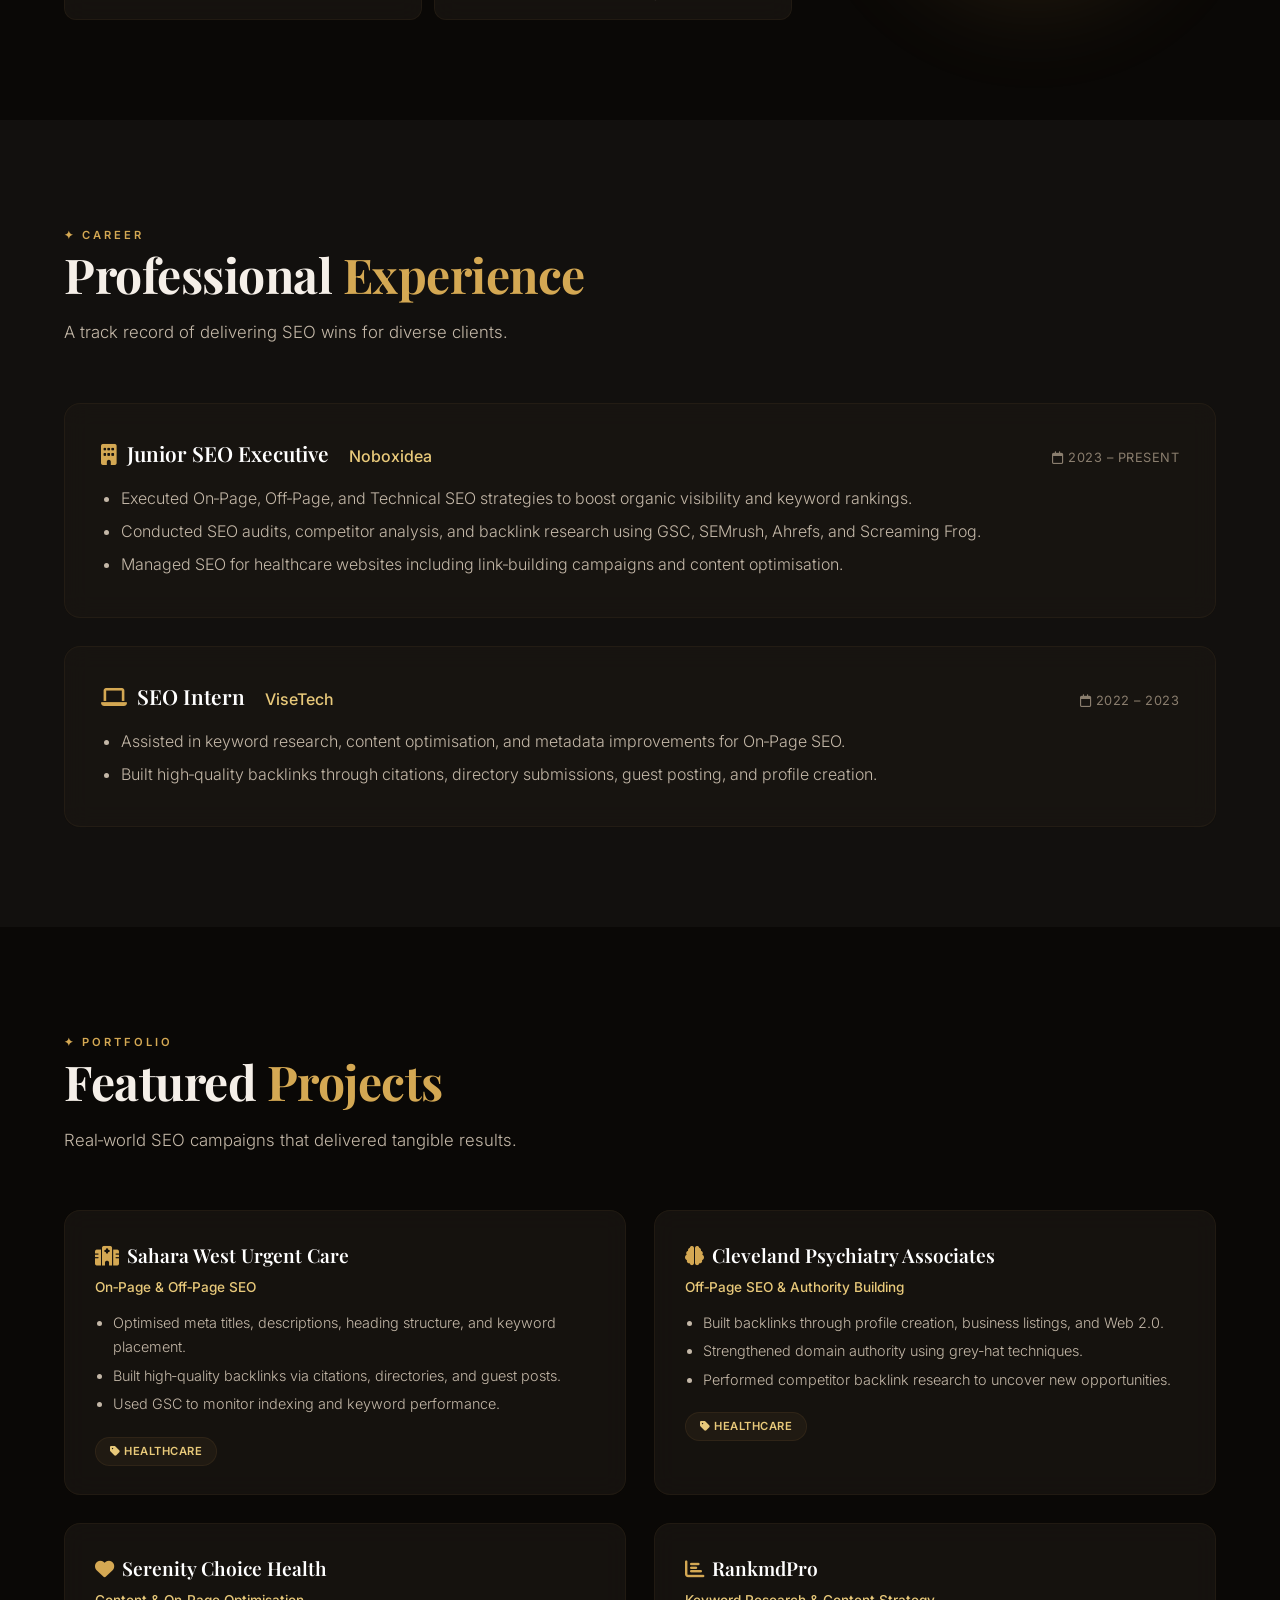
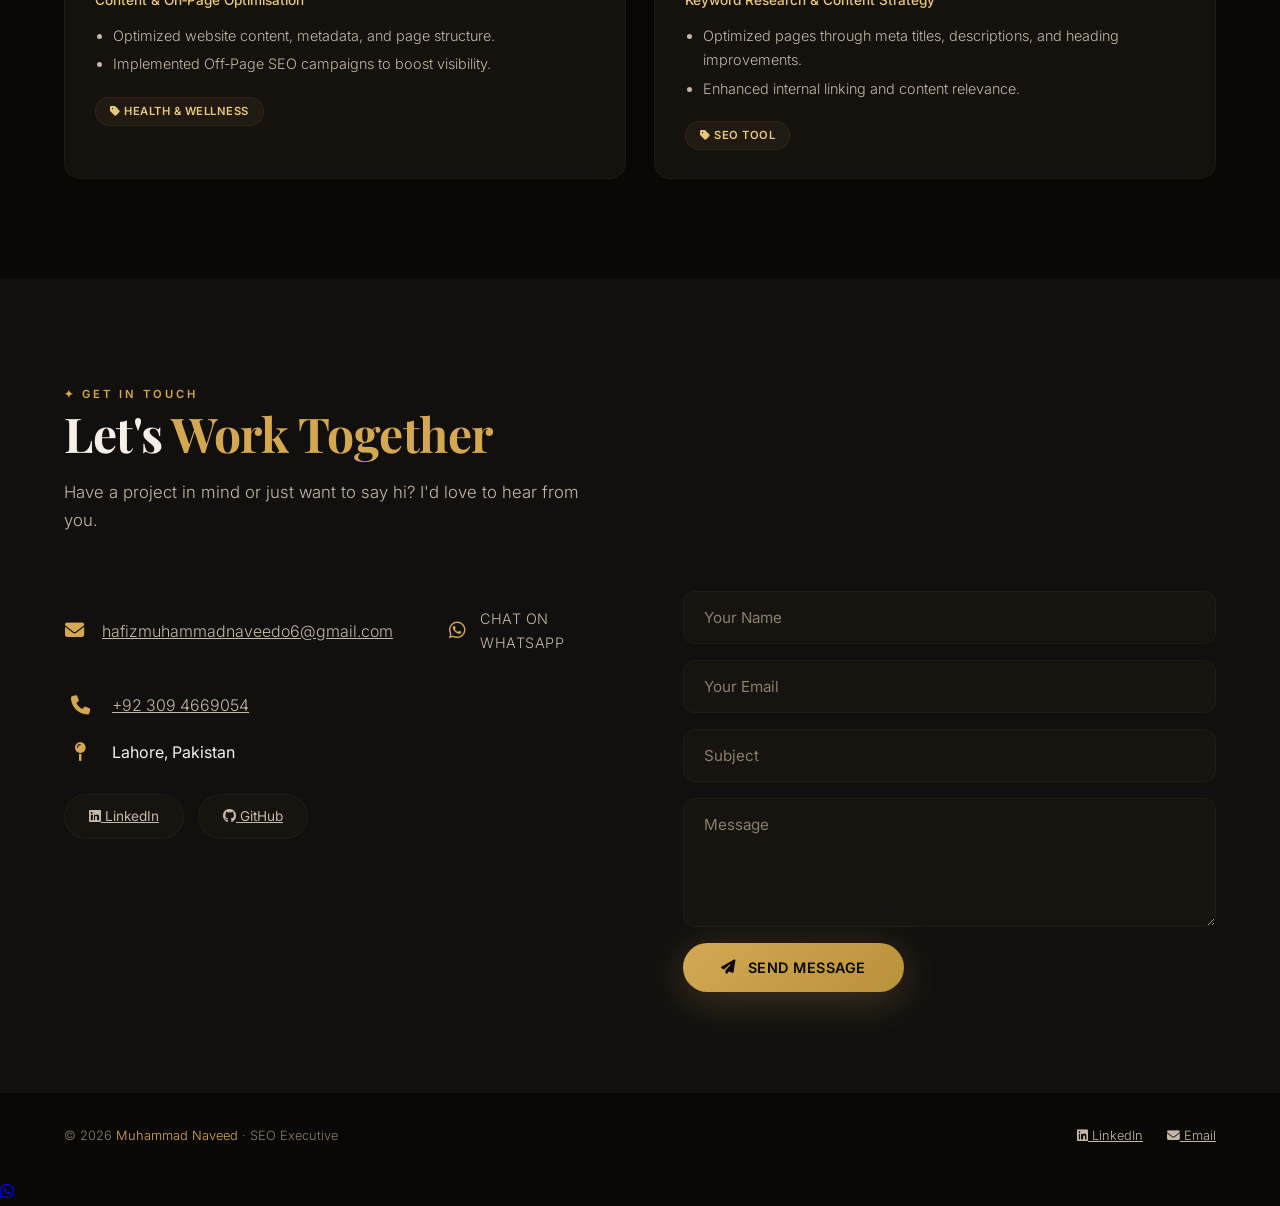
==== commit 48d8ce21: "Update index.html" ====
--- a/index.html
+++ b/index.html
@@ -936,38 +936,51 @@
         </div>
     </nav>
 
-    <!-- ===== HERO ===== -->
-    <section class="hero" id="home">
-        <div class="container">
-            <div class="hero-grid">
-                <div class="hero-content">
-                    <span class="badge">✦ SEO Executive · Lahore, PK</span>
-                    <h1>Crafting <span class="highlight">Search Visibility</span> &amp; Growth</h1>
-                    <p class="subtitle">Hands‑on SEO specialist with expertise in Off‑Page, On‑Page, and Technical SEO. I help businesses climb the ranks with data‑driven strategies.</p>
-                    <div class="hero-actions">
-                        <a href="#projects" class="btn btn-primary"><i class="fas fa-rocket"></i> View My Work</a>
-                        <a href="#contact" class="btn btn-outline"><i class="fas fa-comment"></i> Let's Talk</a>
-                    </div>
-                    <div class="hero-stats">
-                        <div class="stat"><h3>1+</h3><p>Years Experience</p></div>
-                        <div class="stat"><h3>5+</h3><p>Projects Delivered</p></div>
-                        <div class="stat"><h3>2000+</h3><p>Backlinks Built</p></div>
-                    </div>
-                </div>
-                <div class="hero-visual">
-                    <div class="hero-avatar">
-                        <img src="myphoto.jpeg" alt="Muhammad Naveed" class="avatar-img" />
-                    </div>
-                    <div class="floating-badge floating-badge--1">
-                        <span class="dot"></span> Open to opportunities
-                    </div>
-                    <div class="floating-badge floating-badge--2">
-                        <i class="fas fa-chart-line gold-icon"></i> SEO &amp; Analytics
-                    </div>
-                </div>
+
+    <!-- ===== HERO SECTION ===== -->
+<section class="hero">
+    <div class="container hero-grid">
+        <div class="hero-text">
+            <!-- ✅ New Heading: Directly targeting SEO clients -->
+            <h1>
+                <span class="highlight">SEO Executive</span> for Healthcare &amp; Service Brands
+            </h1>
+            <p class="sub-headline">
+                I help businesses <strong>rank #1 on Google</strong> and get <strong> traffic, qualified leads</strong> through 
+                On‑Page, Off‑Page, and Technical SEO. I am Available for <strong>onsite, remote, or freelance</strong> projects.
+            </p>
+            
+            <!-- ✅ Trust Badges -->
+            <div class="trust-badges">
+                <span>✅ 5+ Healthcare Projects</span>
+                <span>✅ 2000+ Backlinks Built</span>
+                <span>✅ 40% Avg. Traffic Growth</span>
+            </div>
+
+            <!-- ✅ New CTA Buttons -->
+            <div class="hero-buttons">
+                <a href="#contact" class="btn btn-primary">
+                    <i class="fas fa-briefcase"></i> Hire Me for SEO Work
+                </a>
+                <a href="https://wa.me/923094669054?text=Hi%20Naveed%2C%20I%20need%20an%20SEO%20expert%20for%20my%20website.%20Can%20we%20discuss%20your%20services%3F" 
+                   target="_blank" 
+                   class="btn btn-outline">
+                    <i class="fab fa-whatsapp"></i> Quick Chat on WhatsApp
+                </a>
+            </div>
+
+            <!-- ✅ "Open to Work" Badge -->
+            <div class="availability-badge">
+                <span class="status-dot"></span> 
+                Open to: <strong>Onsite · Remote · Freelance</strong> — Any SEO Role
             </div>
         </div>
-    </section>
+
+        <div class="hero-icon">
+            <i class="fas fa-chart-line"></i>
+        </div>
+    </div>
+</section>
 
     <!-- ===== ABOUT ===== -->
     <section id="about">
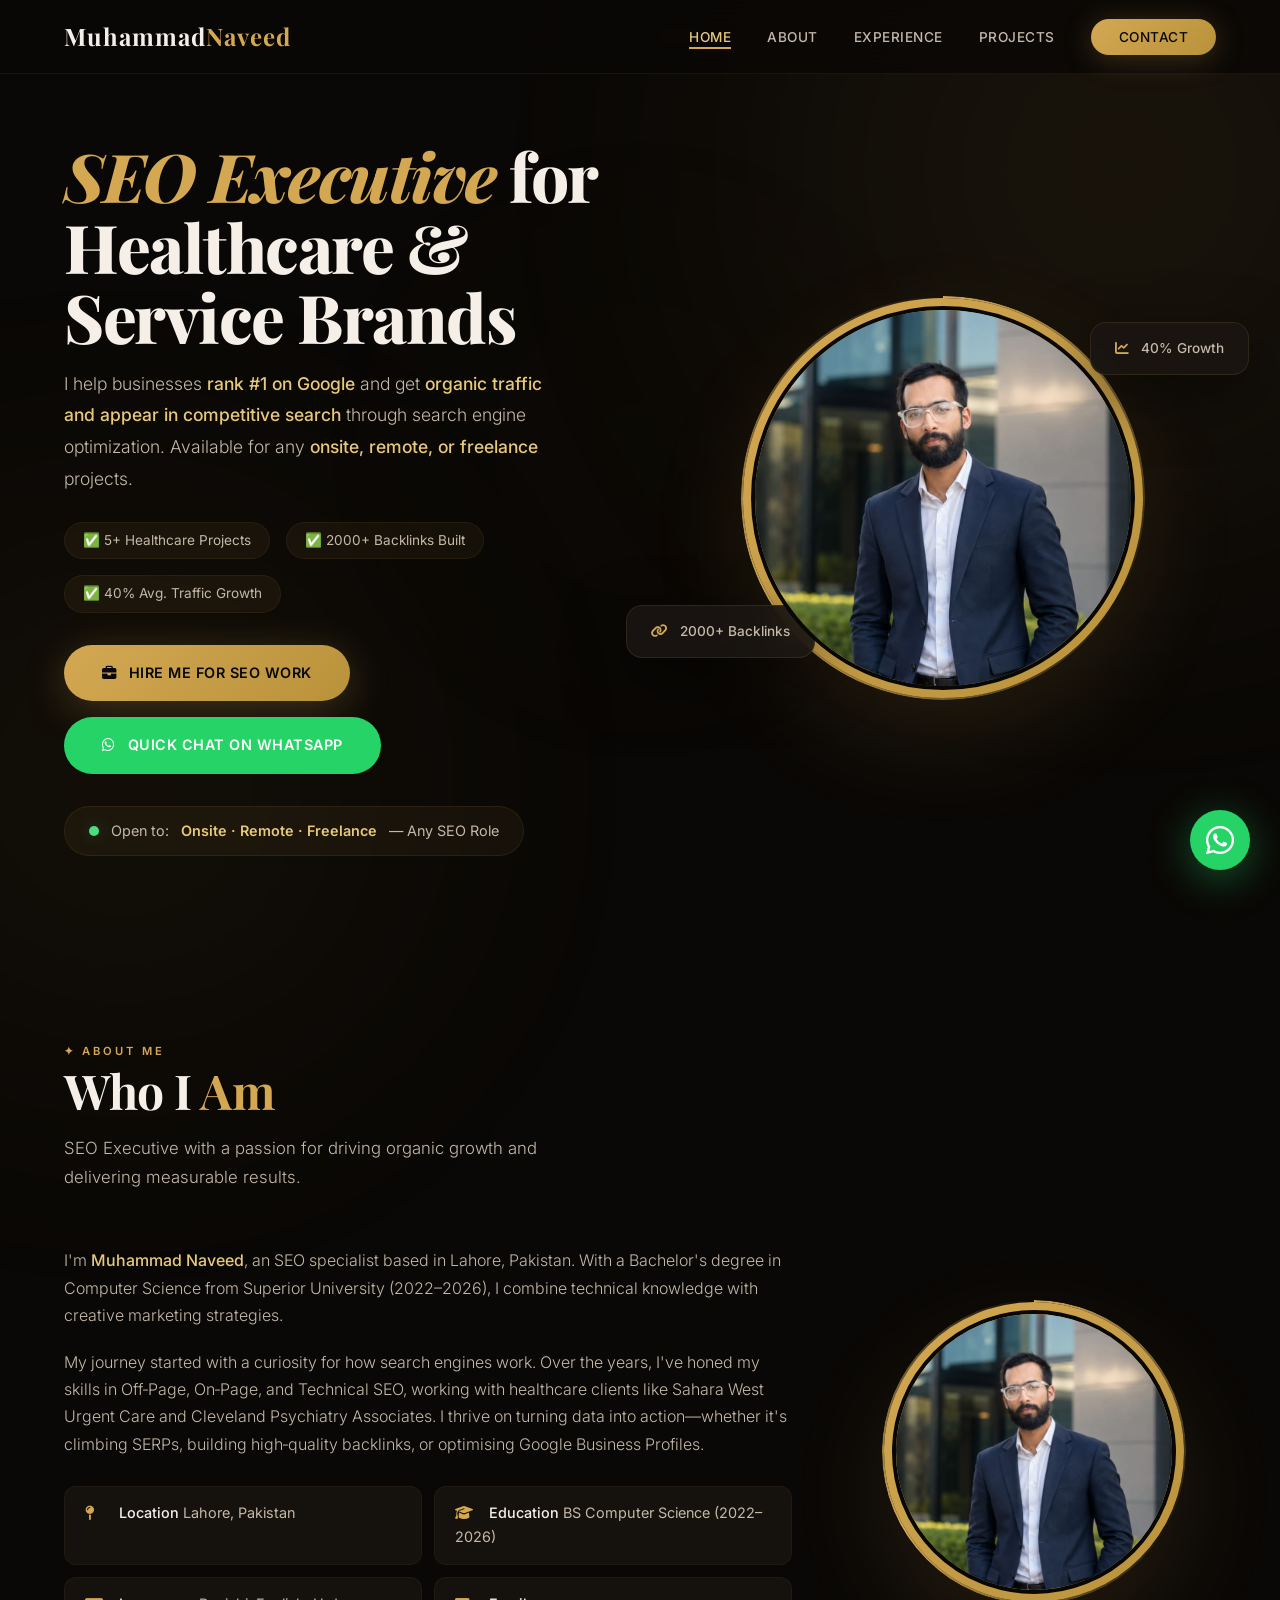
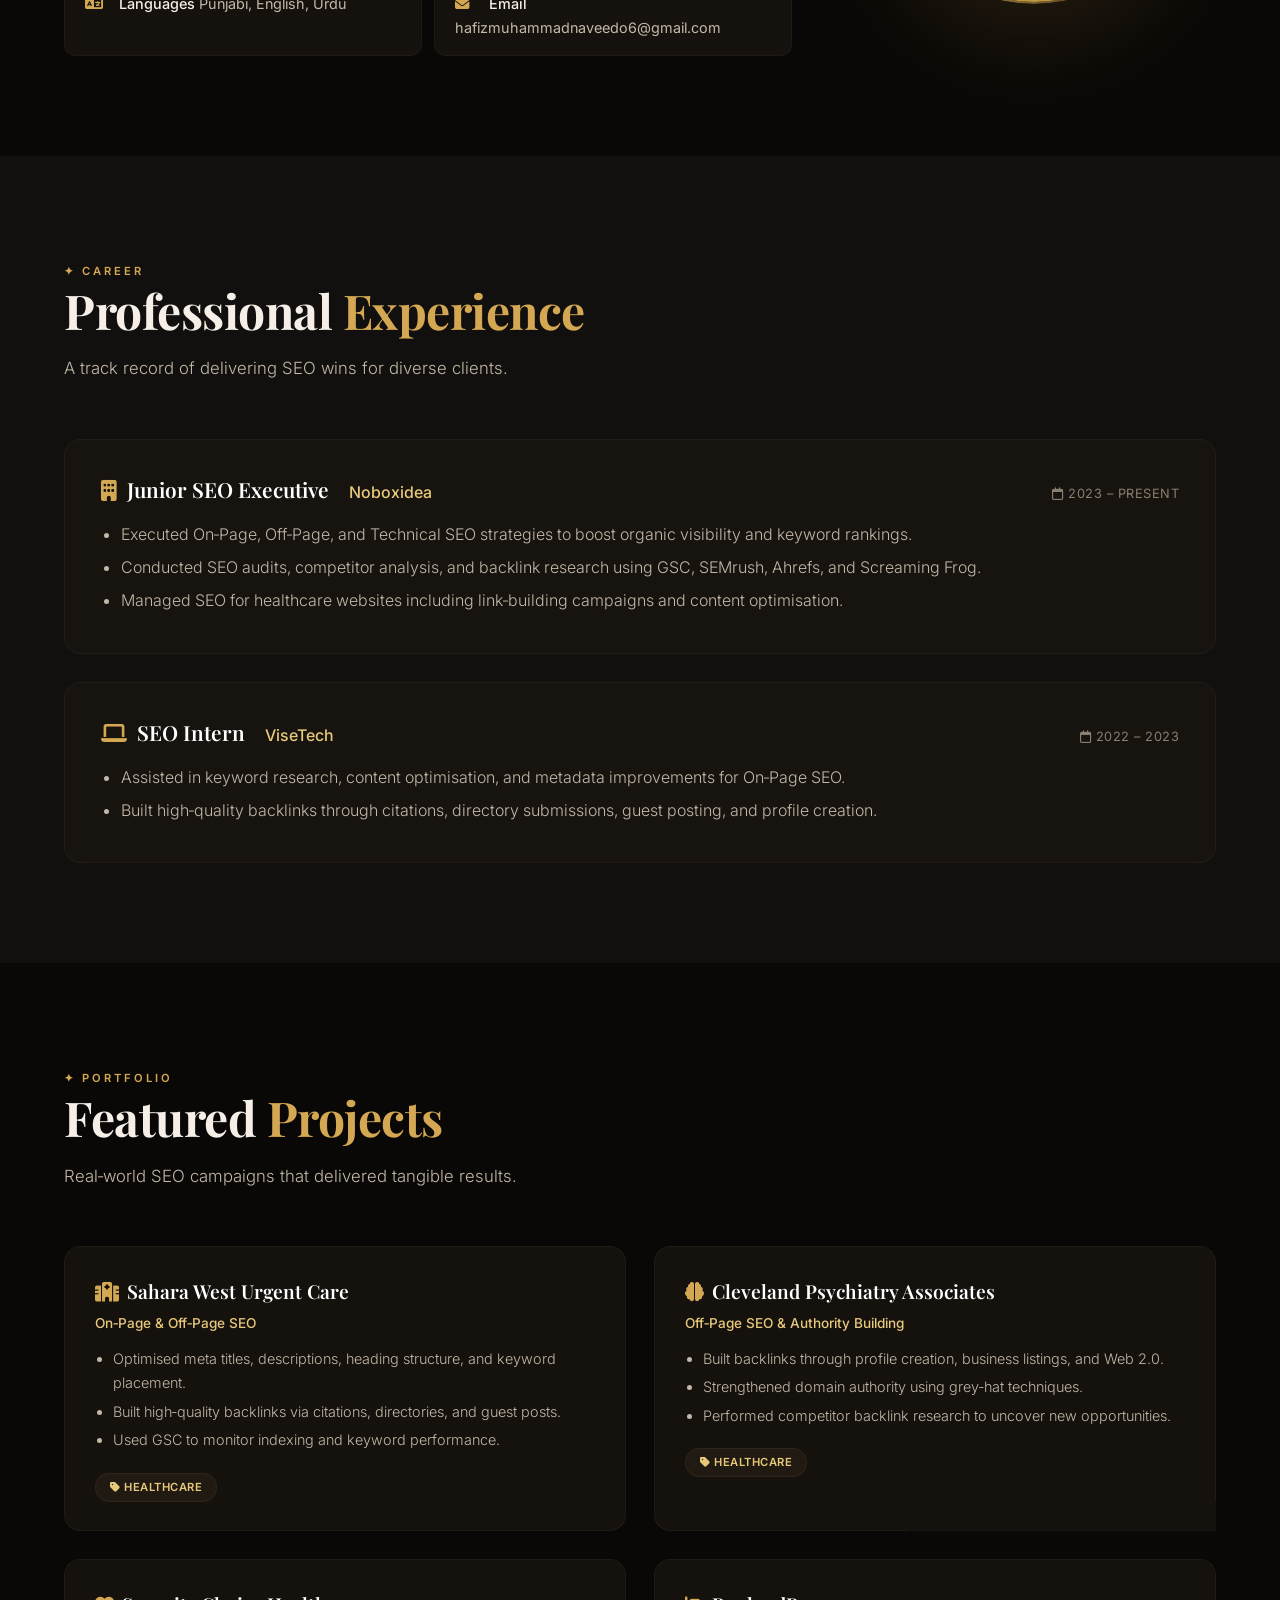
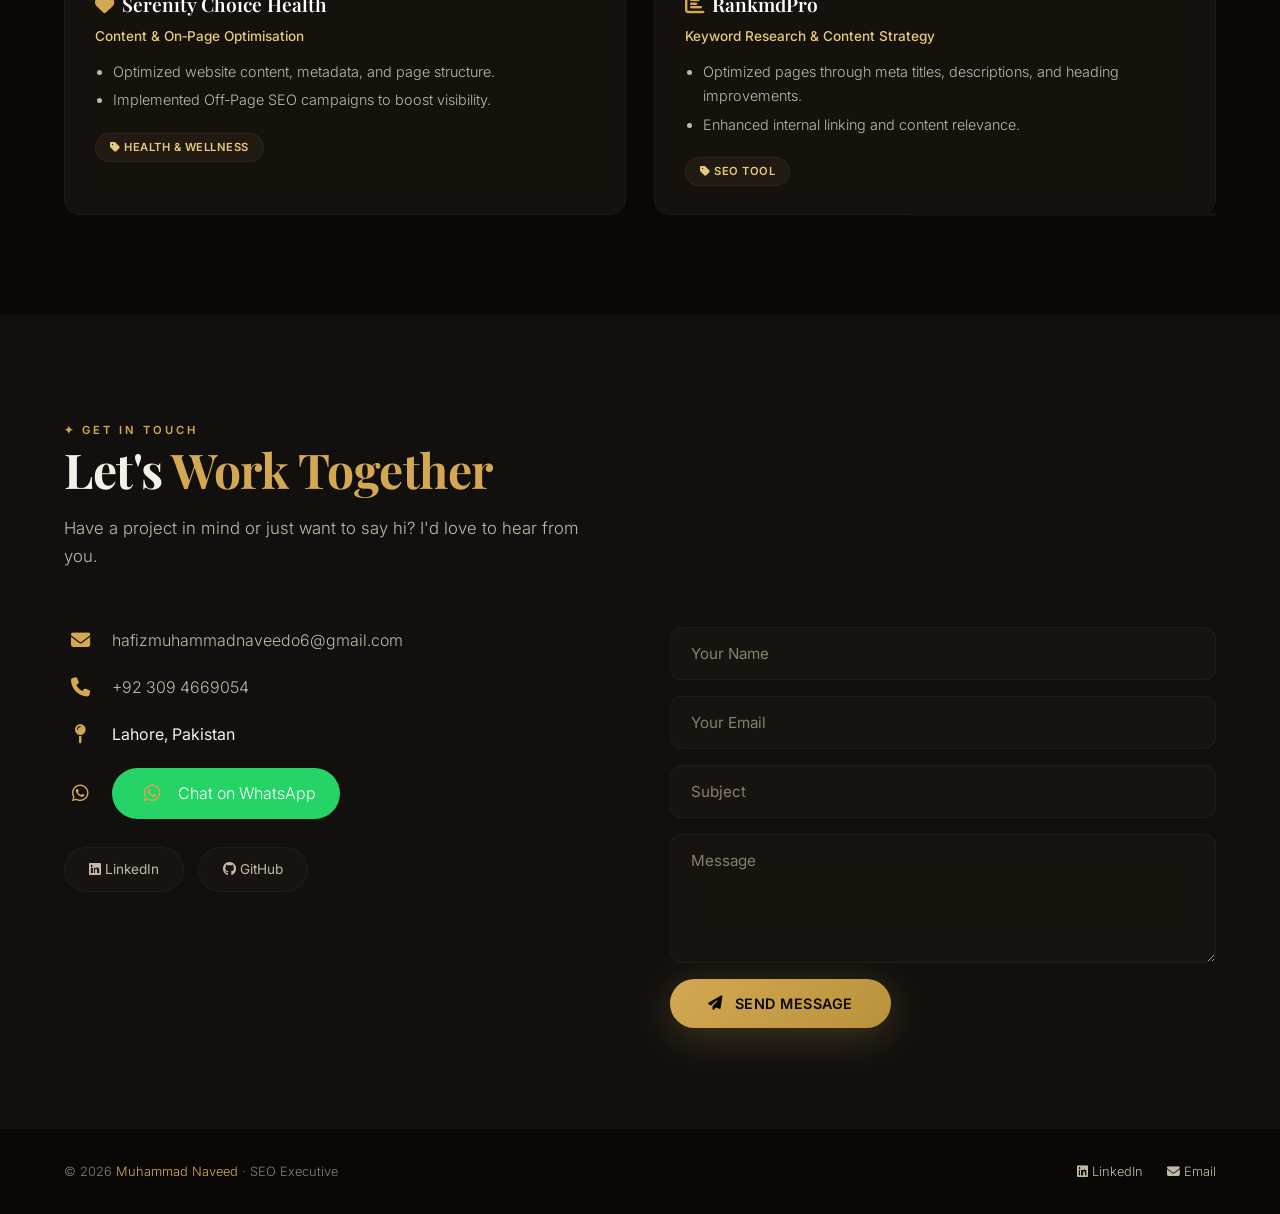
==== commit 0a71e521: "Update index.html" ====
--- a/index.html
+++ b/index.html
@@ -4,14 +4,15 @@
     <meta name="google-site-verification" content="fTvnfzLO7CRlyLVNzGOnUSx7oJJwUPJWDbaZcPNwXcQ" />
     <meta charset="UTF-8" />
     <meta name="viewport" content="width=device-width, initial-scale=1.0" />
-    <title>Muhammad Naveed. Portfolio</title>
+    <title>Muhammad Naveed – SEO Executive | Remote & Freelance SEO Expert</title>
+    <meta name="description" content="SEO executive helping clinics & service brands get leads through organic search. Available for onsite, remote & freelance SEO projects. 2000+ backlinks built." />
     <link rel="preconnect" href="https://fonts.googleapis.com" />
     <link rel="preconnect" href="https://fonts.gstatic.com" crossorigin />
     <link href="https://fonts.googleapis.com/css2?family=Playfair+Display:ital,wght@0,400;0,600;0,700;0,800;1,700&family=Inter:wght@300;400;500;600;700&display=swap" rel="stylesheet" />
     <link rel="stylesheet" href="https://cdnjs.cloudflare.com/ajax/libs/font-awesome/6.5.0/css/all.min.css" />
     <style>
         /* ============================================
-           LUXURY GOLD + DARK ROYAL THEME
+           LUXURY GOLD + DARK ROYAL THEME (UPDATED)
            ============================================ */
         :root {
             --bg-primary: #0a0806;
@@ -147,6 +148,7 @@
             font-size: 1.5rem;
             letter-spacing: 1px;
             color: var(--text-primary);
+            text-decoration: none;
         }
         .logo span {
             color: var(--gold);
@@ -166,6 +168,7 @@
             position: relative;
             letter-spacing: 0.5px;
             text-transform: uppercase;
+            text-decoration: none;
         }
         .nav-links a::after {
             content: '';
@@ -250,48 +253,54 @@
             align-items: center;
         }
 
-        .hero-content .badge {
-            display: inline-block;
-            padding: 6px 20px;
-            border-radius: 100px;
-            background: rgba(212, 168, 83, 0.08);
-            border: 1px solid rgba(212, 168, 83, 0.12);
-            font-size: 0.7rem;
-            font-weight: 600;
-            color: var(--gold-light);
-            text-transform: uppercase;
-            letter-spacing: 2px;
-            margin-bottom: 28px;
-            backdrop-filter: blur(4px);
-        }
-
-        .hero-content h1 {
+        /* Hero Text */
+        .hero-text h1 {
             font-family: var(--font-heading);
-            font-size: 4.5rem;
+            font-size: 4.2rem;
             font-weight: 800;
             line-height: 1.05;
             letter-spacing: -1.5px;
-            margin-bottom: 20px;
-        }
-        .hero-content h1 .highlight {
+            margin-bottom: 16px;
+        }
+        .hero-text h1 .highlight {
             color: var(--gold);
             font-style: italic;
         }
 
-        .hero-content .subtitle {
-            font-size: 1.15rem;
+        .sub-headline {
+            font-size: 1.1rem;
             color: var(--text-secondary);
-            max-width: 480px;
-            margin-bottom: 36px;
+            max-width: 500px;
+            margin-bottom: 28px;
             line-height: 1.8;
             font-weight: 300;
         }
-
-        .hero-actions {
+        .sub-headline strong {
+            color: var(--gold-light);
+            font-weight: 500;
+        }
+
+        .trust-badges {
             display: flex;
             flex-wrap: wrap;
             gap: 16px;
-            margin-bottom: 48px;
+            margin-bottom: 32px;
+        }
+        .trust-badges span {
+            background: rgba(212, 168, 83, 0.06);
+            border: 1px solid rgba(212, 168, 83, 0.08);
+            padding: 6px 18px;
+            border-radius: 100px;
+            font-size: 0.85rem;
+            color: var(--text-secondary);
+            font-weight: 400;
+        }
+
+        .hero-buttons {
+            display: flex;
+            flex-wrap: wrap;
+            gap: 16px;
+            margin-bottom: 32px;
         }
 
         .btn {
@@ -330,36 +339,57 @@
             transform: translateY(-4px);
             box-shadow: 0 8px 30px rgba(212, 168, 83, 0.05);
         }
-
-        .hero-stats {
-            display: flex;
-            gap: 56px;
-            padding-top: 12px;
-            border-top: 1px solid rgba(212, 168, 83, 0.08);
-        }
-        .hero-stats .stat h3 {
-            font-family: var(--font-heading);
-            font-size: 2rem;
-            font-weight: 700;
+        .btn-whatsapp {
+            background: #25D366;
+            color: #fff;
+        }
+        .btn-whatsapp:hover {
+            background: #1da851;
+            transform: translateY(-4px);
+            box-shadow: 0 8px 30px rgba(37, 211, 102, 0.3);
+        }
+
+        .availability-badge {
+            display: inline-flex;
+            align-items: center;
+            gap: 12px;
+            padding: 12px 24px;
+            background: rgba(212, 168, 83, 0.06);
+            border: 1px solid rgba(212, 168, 83, 0.1);
+            border-radius: 100px;
+            font-size: 0.9rem;
+            color: var(--text-secondary);
+        }
+        .status-dot {
+            display: inline-block;
+            width: 10px;
+            height: 10px;
+            background: #4ade80;
+            border-radius: 50%;
+            animation: dotBlink 2s ease-in-out infinite;
+            box-shadow: 0 0 16px rgba(74, 222, 128, 0.3);
+        }
+        @keyframes dotBlink {
+            0%,
+            100% {
+                opacity: 1;
+            }
+            50% {
+                opacity: 0.2;
+            }
+        }
+        .availability-badge strong {
             color: var(--gold-light);
-            letter-spacing: 1px;
-        }
-        .hero-stats .stat p {
-            font-size: 0.8rem;
-            color: var(--text-muted);
-            font-weight: 400;
-            text-transform: uppercase;
-            letter-spacing: 0.5px;
-        }
-
-        /* ===== HERO VISUAL ===== */
+            font-weight: 600;
+        }
+
+        /* Hero Visual */
         .hero-visual {
             display: flex;
             justify-content: center;
             align-items: center;
             position: relative;
         }
-
         .hero-avatar {
             width: 400px;
             height: 400px;
@@ -397,7 +427,6 @@
                 transform: rotate(360deg);
             }
         }
-
         .hero-avatar .avatar-img {
             width: 100%;
             height: 100%;
@@ -409,6 +438,7 @@
             z-index: 1;
         }
 
+        /* Floating Badges */
         .floating-badge {
             position: absolute;
             background: rgba(26, 22, 18, 0.9);
@@ -426,22 +456,8 @@
             gap: 12px;
             white-space: nowrap;
         }
-        .floating-badge .dot {
-            width: 10px;
-            height: 10px;
-            border-radius: 50%;
-            background: #4ade80;
-            animation: dotBlink 2s ease-in-out infinite;
-            box-shadow: 0 0 16px rgba(74, 222, 128, 0.3);
-        }
-        @keyframes dotBlink {
-            0%,
-            100% {
-                opacity: 1;
-            }
-            50% {
-                opacity: 0.2;
-            }
+        .floating-badge .gold-icon {
+            color: var(--gold);
         }
         .floating-badge--1 {
             top: 6%;
@@ -452,9 +468,6 @@
             bottom: 10%;
             left: -8%;
             animation-delay: -3s;
-        }
-        .floating-badge .gold-icon {
-            color: var(--gold);
         }
         @keyframes floatBadge {
             0%,
@@ -705,6 +718,7 @@
             color: var(--text-secondary);
             transition: var(--transition);
             font-weight: 300;
+            text-decoration: none;
         }
         .contact-item a:hover {
             color: var(--gold-light);
@@ -713,6 +727,7 @@
             display: flex;
             gap: 14px;
             margin-top: 28px;
+            flex-wrap: wrap;
         }
         .social-links a {
             padding: 10px 24px;
@@ -723,6 +738,7 @@
             font-size: 0.85rem;
             color: var(--text-secondary);
             backdrop-filter: blur(8px);
+            text-decoration: none;
         }
         .social-links a:hover {
             border-color: rgba(212, 168, 83, 0.2);
@@ -766,6 +782,52 @@
             align-self: flex-start;
         }
 
+        .whatsapp-btn {
+            background: #25D366;
+            color: #fff !important;
+            padding: 12px 24px;
+            border-radius: 100px;
+            text-decoration: none;
+            display: inline-flex;
+            align-items: center;
+            gap: 10px;
+            font-weight: 600;
+            transition: var(--transition);
+            border: none;
+            cursor: pointer;
+            font-family: var(--font-body);
+        }
+        .whatsapp-btn:hover {
+            background: #1da851;
+            transform: translateY(-2px);
+            color: #fff !important;
+        }
+
+        /* ===== WHATSAPP FLOATING ===== */
+        .whatsapp-float {
+            position: fixed;
+            bottom: 30px;
+            right: 30px;
+            z-index: 999;
+            background: #25D366;
+            color: #fff;
+            width: 60px;
+            height: 60px;
+            border-radius: 50%;
+            display: flex;
+            align-items: center;
+            justify-content: center;
+            font-size: 2rem;
+            box-shadow: 0 8px 40px rgba(37, 211, 102, 0.4);
+            transition: var(--transition);
+            text-decoration: none;
+        }
+        .whatsapp-float:hover {
+            transform: scale(1.1) translateY(-4px);
+            box-shadow: 0 12px 60px rgba(37, 211, 102, 0.5);
+            color: #fff;
+        }
+
         /* ===== FOOTER ===== */
         footer {
             border-top: 1px solid rgba(212, 168, 83, 0.06);
@@ -797,6 +859,7 @@
             font-size: 0.8rem;
             transition: var(--transition);
             font-weight: 300;
+            text-decoration: none;
         }
         .footer-links a:hover {
             color: var(--gold-light);
@@ -808,13 +871,16 @@
                 grid-template-columns: 1fr;
                 text-align: center;
             }
-            .hero-content .subtitle {
-                margin: 0 auto 32px;
-            }
-            .hero-actions {
+            .sub-headline {
+                margin: 0 auto 28px;
+            }
+            .trust-badges {
                 justify-content: center;
             }
-            .hero-stats {
+            .hero-buttons {
+                justify-content: center;
+            }
+            .availability-badge {
                 justify-content: center;
             }
             .hero-avatar {
@@ -849,11 +915,14 @@
                 display: flex;
                 justify-content: center;
             }
-            .hero-content h1 {
-                font-size: 3.5rem;
+            .hero-text h1 {
+                font-size: 3.2rem;
             }
             .section-title {
                 font-size: 2.5rem;
+            }
+            .hero-visual {
+                grid-row: 1;
             }
         }
 
@@ -882,18 +951,15 @@
             .hamburger {
                 display: flex;
             }
-            .hero-content h1 {
-                font-size: 2.8rem;
+            .hero-text h1 {
+                font-size: 2.5rem;
             }
             .section-title {
                 font-size: 2rem;
             }
             .hero-avatar {
-                width: 240px;
-                height: 240px;
-            }
-            .hero-stats {
-                gap: 28px;
+                width: 220px;
+                height: 220px;
             }
             .floating-badge {
                 font-size: 0.7rem;
@@ -910,8 +976,35 @@
             .about-details {
                 grid-template-columns: 1fr;
             }
+            .hero-grid {
+                gap: 40px;
+            }
+            .whatsapp-float {
+                width: 50px;
+                height: 50px;
+                font-size: 1.6rem;
+                bottom: 20px;
+                right: 20px;
+            }
         }
     </style>
+    <script type="application/ld+json">
+        {
+            "@context": "https://schema.org",
+            "@type": "Person",
+            "name": "Muhammad Naveed",
+            "jobTitle": "SEO Executive",
+            "url": "https://myname-naveed.github.io/Latest-portfolio/",
+            "email": "hafizmuhammadnaveedo6@gmail.com",
+            "telephone": "+923094669054",
+            "address": {
+                "@type": "PostalAddress",
+                "addressLocality": "Lahore",
+                "addressCountry": "PK"
+            },
+            "knowsAbout": ["Search Engine Optimization", "On-Page SEO", "Off-Page SEO", "Healthcare SEO", " Technical SEO", "Local SEO"]
+        }
+    </script>
 </head>
 <body>
     <!-- Glow Orbs -->
@@ -936,51 +1029,54 @@
         </div>
     </nav>
 
-
     <!-- ===== HERO SECTION ===== -->
-<section class="hero">
-    <div class="container hero-grid">
-        <div class="hero-text">
-            <!-- ✅ New Heading: Directly targeting SEO clients -->
-            <h1>
-                <span class="highlight">SEO Executive</span> for Healthcare &amp; Service Brands
-            </h1>
-            <p class="sub-headline">
-                I help businesses <strong>rank #1 on Google</strong> and get <strong> traffic, qualified leads</strong> through 
-                On‑Page, Off‑Page, and Technical SEO. I am Available for <strong>onsite, remote, or freelance</strong> projects.
-            </p>
-            
-            <!-- ✅ Trust Badges -->
-            <div class="trust-badges">
-                <span>✅ 5+ Healthcare Projects</span>
-                <span>✅ 2000+ Backlinks Built</span>
-                <span>✅ 40% Avg. Traffic Growth</span>
+    <section class="hero" id="home">
+        <div class="container hero-grid">
+            <div class="hero-text">
+                <h1>
+                    <span class="highlight">SEO Executive</span> for Healthcare &amp; Service Brands
+                </h1>
+                <p class="sub-headline">
+                    I help businesses <strong>rank #1 on Google</strong> and get <strong>organic traffic and appear in competitive search</strong> through
+                    search engine optimization. Available for any <strong>onsite, remote, or freelance</strong> projects.
+                </p>
+
+                <div class="trust-badges">
+                    <span>✅ 5+ Healthcare Projects</span>
+                    <span>✅ 2000+ Backlinks Built</span>
+                    <span>✅ 40% Avg. Traffic Growth</span>
+                </div>
+
+                <div class="hero-buttons">
+                    <a href="#contact" class="btn btn-primary">
+                        <i class="fas fa-briefcase"></i> Hire Me for SEO Work
+                    </a>
+                    <a href="https://wa.me/923094669054?text=Hi%20Naveed%2C%20I%20need%20an%20SEO%20expert%20for%20my%20website.%20Can%20we%20discuss%20your%20services%3F"
+                       target="_blank"
+                       class="btn btn-whatsapp">
+                        <i class="fab fa-whatsapp"></i> Quick Chat on WhatsApp
+                    </a>
+                </div>
+
+                <div class="availability-badge">
+                    <span class="status-dot"></span>
+                    Open to: <strong>Onsite · Remote · Freelance</strong> — Any SEO Role
+                </div>
             </div>
 
-            <!-- ✅ New CTA Buttons -->
-            <div class="hero-buttons">
-                <a href="#contact" class="btn btn-primary">
-                    <i class="fas fa-briefcase"></i> Hire Me for SEO Work
-                </a>
-                <a href="https://wa.me/923094669054?text=Hi%20Naveed%2C%20I%20need%20an%20SEO%20expert%20for%20my%20website.%20Can%20we%20discuss%20your%20services%3F" 
-                   target="_blank" 
-                   class="btn btn-outline">
-                    <i class="fab fa-whatsapp"></i> Quick Chat on WhatsApp
-                </a>
-            </div>
-
-            <!-- ✅ "Open to Work" Badge -->
-            <div class="availability-badge">
-                <span class="status-dot"></span> 
-                Open to: <strong>Onsite · Remote · Freelance</strong> — Any SEO Role
+            <div class="hero-visual">
+                <div class="hero-avatar">
+                    <img src="myphoto.jpeg" alt="Muhammad Naveed - SEO Executive" class="avatar-img" />
+                </div>
+                <div class="floating-badge floating-badge--1">
+                    <i class="fas fa-chart-line gold-icon"></i> 40% Growth
+                </div>
+                <div class="floating-badge floating-badge--2">
+                    <i class="fas fa-link gold-icon"></i> 2000+ Backlinks
+                </div>
             </div>
         </div>
-
-        <div class="hero-icon">
-            <i class="fas fa-chart-line"></i>
-        </div>
-    </div>
-</section>
+    </section>
 
     <!-- ===== ABOUT ===== -->
     <section id="about">
@@ -1110,11 +1206,6 @@
                     <div class="contact-item">
                         <i class="fas fa-envelope"></i>
                         <a href="mailto:hafizmuhammadnaveedo6@gmail.com">hafizmuhammadnaveedo6@gmail.com</a>
-                        <a href="https://wa.me/923094669054?text=Hi%20Naveed%2C%20I%20saw%20your%20portfolio%20and%20want%20to%20connect%20with%20you." 
-       class="btn whatsapp-btn" 
-       target="_blank">
-        <i class="fab fa-whatsapp"></i> Chat on WhatsApp
-    </a>
                     </div>
                     <div class="contact-item">
                         <i class="fas fa-phone"></i>
@@ -1124,8 +1215,16 @@
                         <i class="fas fa-map-pin"></i>
                         <span>Lahore, Pakistan</span>
                     </div>
+                    <div class="contact-item">
+                        <i class="fab fa-whatsapp"></i>
+                        <a href="https://wa.me/923094669054?text=Hi%20Naveed%2C%20I%20saw%20your%20portfolio%20and%20want%20to%20connect%20with%20you."
+                           target="_blank"
+                           class="whatsapp-btn">
+                            <i class="fab fa-whatsapp"></i> Chat on WhatsApp
+                        </a>
+                    </div>
                     <div class="social-links">
-                        <a href="https://www.linkedin.com/in/hafiz-muhammad-naveed-410291384" ><i class="fab fa-linkedin"></i> LinkedIn</a>
+                        <a href="https://www.linkedin.com/in/hafiz-muhammad-naveed-410291384" target="_blank"><i class="fab fa-linkedin"></i> LinkedIn</a>
                         <a href="#" target="_blank"><i class="fab fa-github"></i> GitHub</a>
                     </div>
                 </div>
@@ -1145,11 +1244,19 @@
         <div class="container">
             <p>&copy; 2026 <span class="gold-text">Muhammad Naveed</span> · SEO Executive</p>
             <div class="footer-links">
-                <a href="https://www.linkedin.com/in/hafiz-muhammad-naveed-410291384" ><i class="fab fa-linkedin"></i> LinkedIn</a>
+                <a href="https://www.linkedin.com/in/hafiz-muhammad-naveed-410291384" target="_blank"><i class="fab fa-linkedin"></i> LinkedIn</a>
                 <a href="mailto:hafizmuhammadnaveedo6@gmail.com"><i class="fas fa-envelope"></i> Email</a>
             </div>
         </div>
     </footer>
+
+    <!-- ===== WHATSAPP FLOATING BUTTON ===== -->
+    <a href="https://wa.me/923094669054?text=Hi%20Naveed%2C%20I%20saw%20your%20portfolio%20and%20want%20to%20connect%20with%20you."
+       class="whatsapp-float"
+       target="_blank"
+       aria-label="Chat on WhatsApp">
+        <i class="fab fa-whatsapp"></i>
+    </a>
 
     <!-- ===== JAVASCRIPT ===== -->
     <script>
@@ -1193,12 +1300,5 @@
             });
         });
     </script>
-    <!-- WhatsApp Floating Button -->
-<a href="https://wa.me/923094669054?text=Hi%20Naveed%2C%20I%20saw%20your%20portfolio%20and%20want%20to%20connect%20with%20you." 
-   class="whatsapp-float" 
-   target="_blank" 
-   aria-label="Chat on WhatsApp">
-    <i class="fab fa-whatsapp"></i>
-</a>
 </body>
 </html>
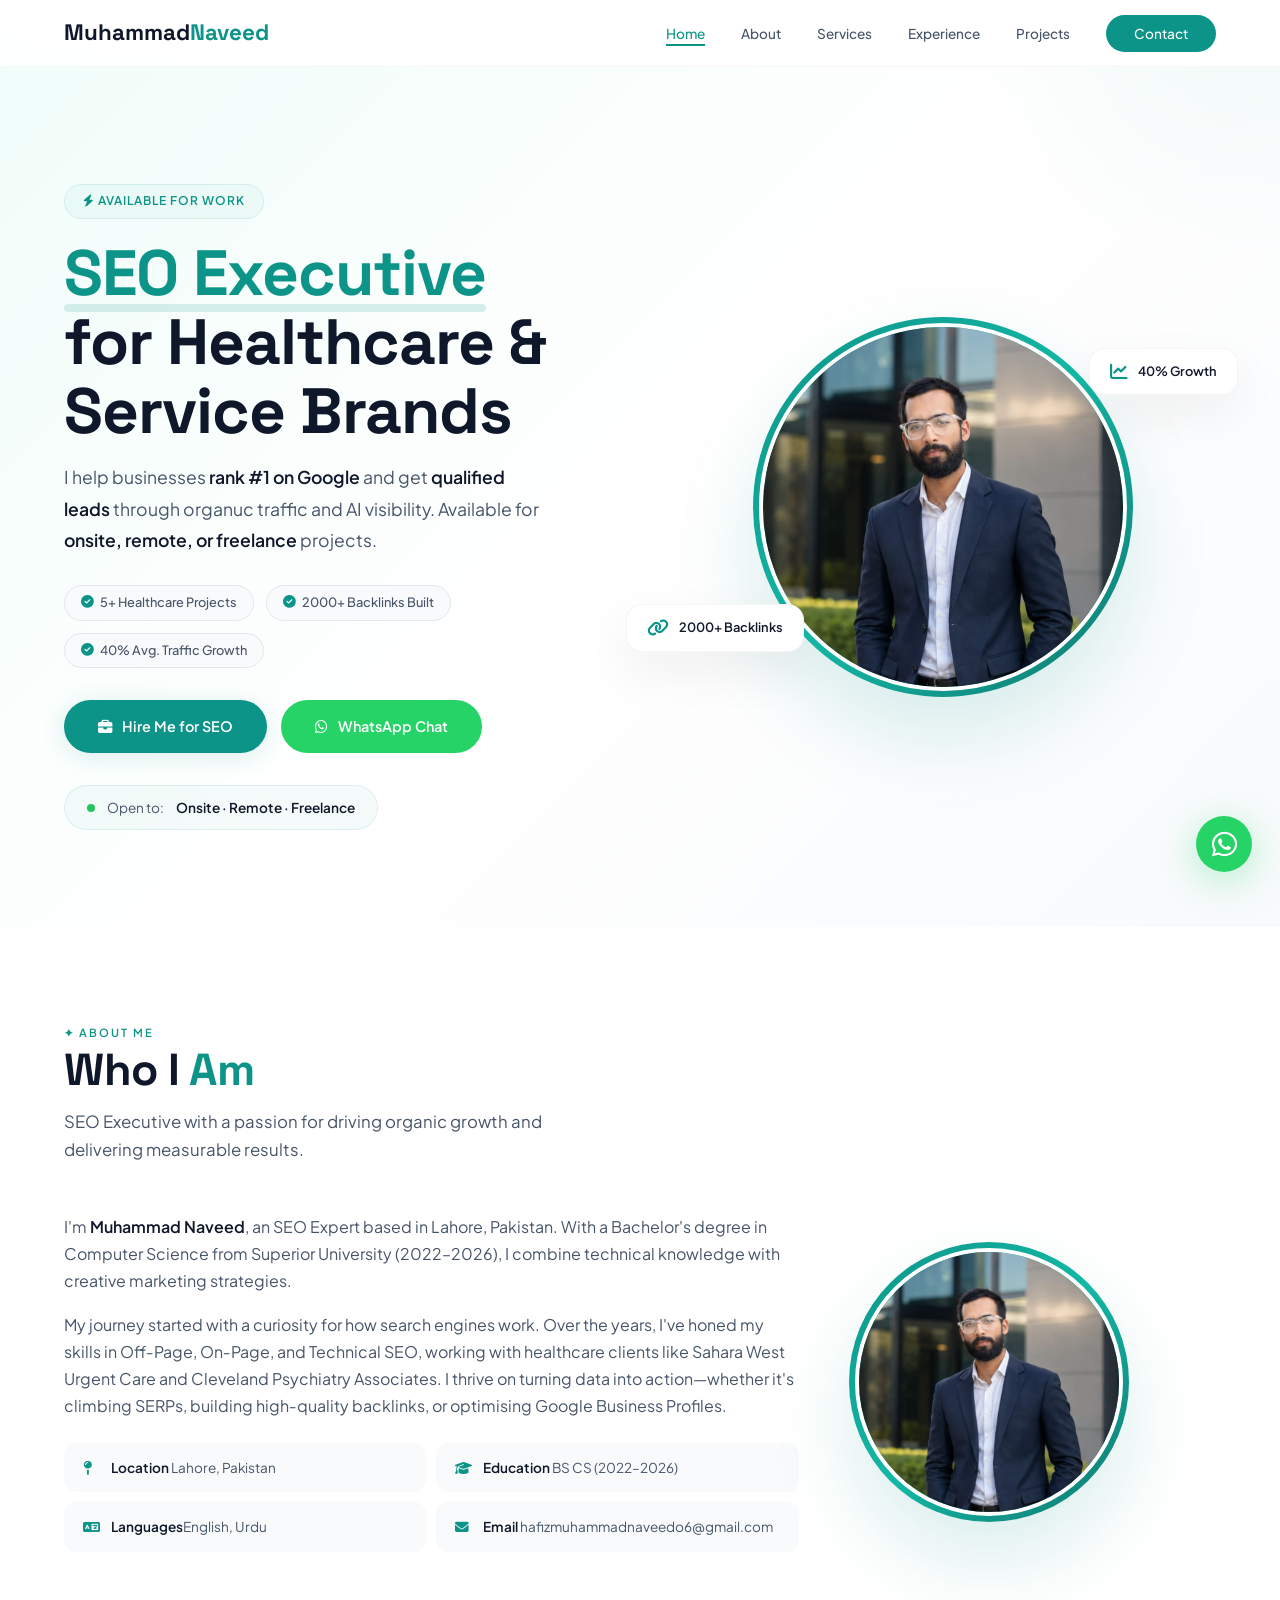
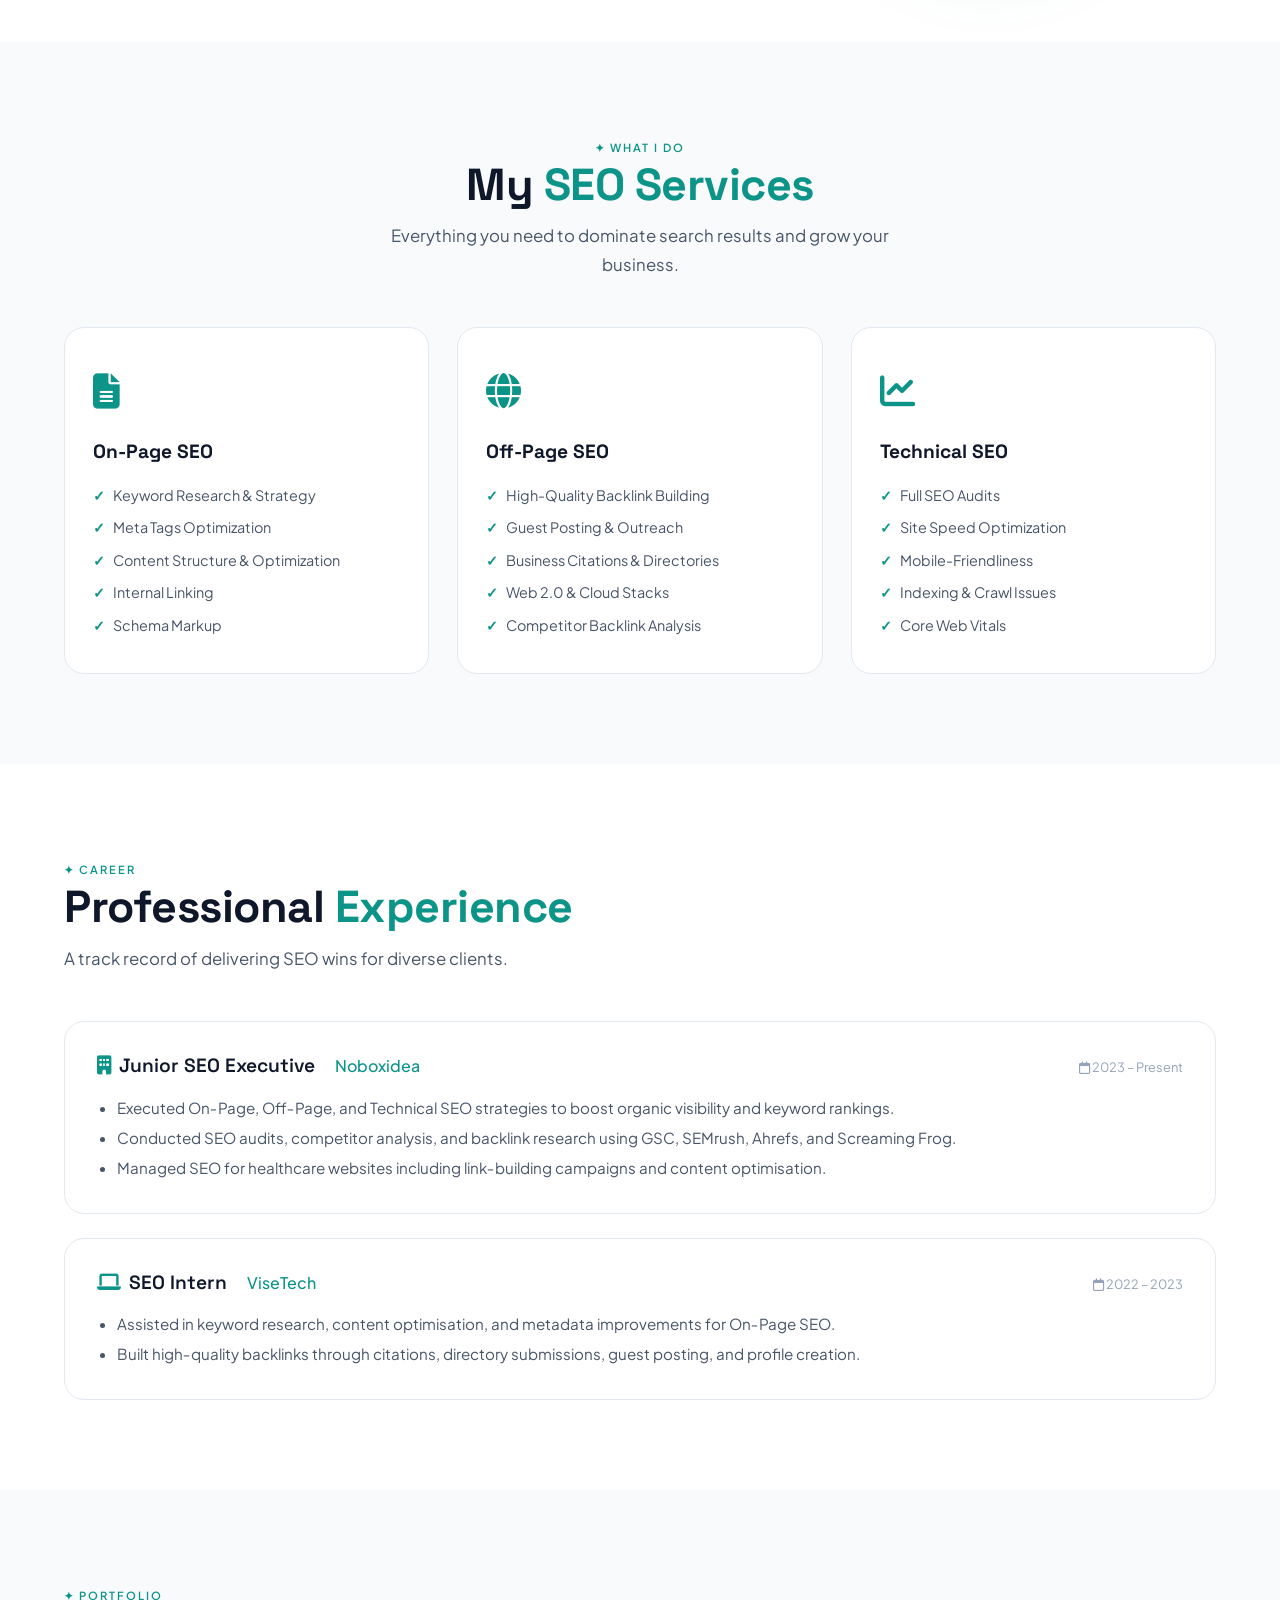
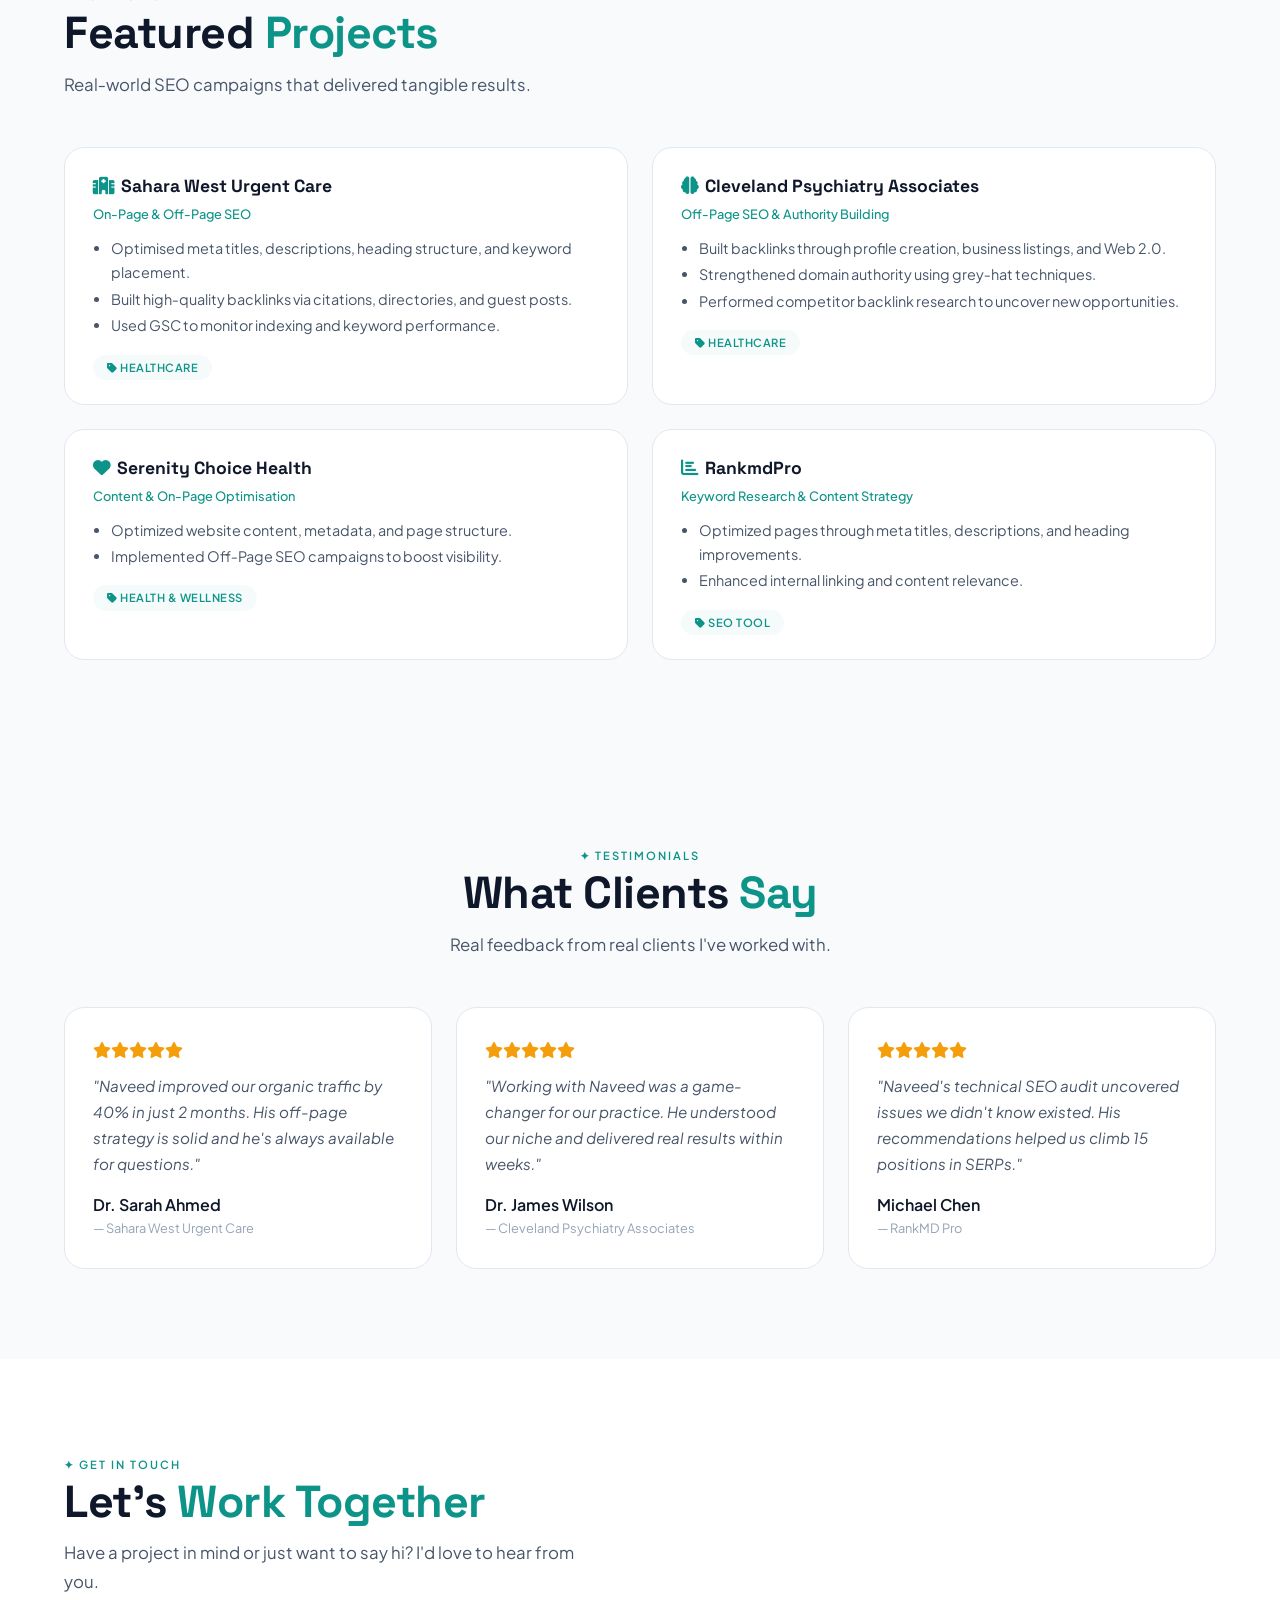
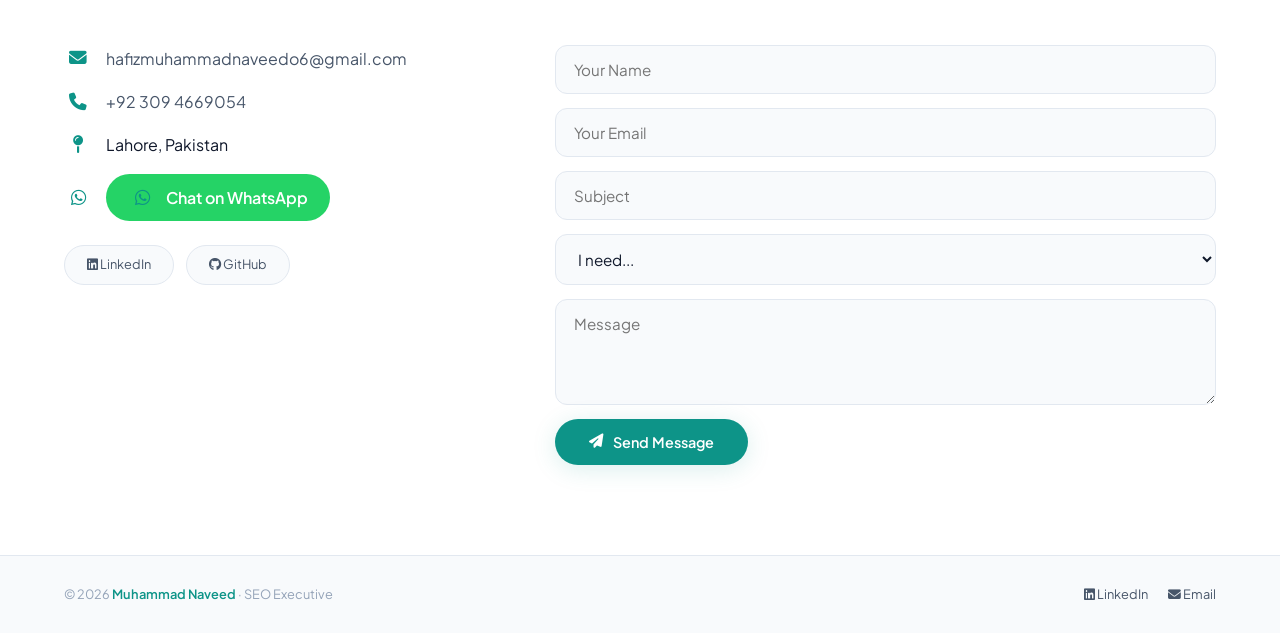
==== commit 15e55cdd: "Update index.html" ====
--- a/index.html
+++ b/index.html
@@ -5,33 +5,35 @@
     <meta charset="UTF-8" />
     <meta name="viewport" content="width=device-width, initial-scale=1.0" />
     <title>Muhammad Naveed – SEO Executive | Remote & Freelance SEO Expert</title>
-    <meta name="description" content="SEO executive helping clinics & service brands get leads through organic search. Available for onsite, remote & freelance SEO projects. 2000+ backlinks built." />
+    <meta name="description" content="SEO specialist helping clinics & service brands get leads through organic search and ai visibility. Available for onsite, remote & freelance SEO projects" />.          
     <link rel="preconnect" href="https://fonts.googleapis.com" />
     <link rel="preconnect" href="https://fonts.gstatic.com" crossorigin />
-    <link href="https://fonts.googleapis.com/css2?family=Playfair+Display:ital,wght@0,400;0,600;0,700;0,800;1,700&family=Inter:wght@300;400;500;600;700&display=swap" rel="stylesheet" />
+    <link href="https://fonts.googleapis.com/css2?family=Plus+Jakarta+Sans:wght@300;400;500;600;700;800&family=Space+Grotesk:wght@400;500;600;700&display=swap" rel="stylesheet" />
     <link rel="stylesheet" href="https://cdnjs.cloudflare.com/ajax/libs/font-awesome/6.5.0/css/all.min.css" />
     <style>
         /* ============================================
-           LUXURY GOLD + DARK ROYAL THEME (UPDATED)
+           CLEAN WHITE + EMERALD GREEN THEME
+           Healthcare SEO Professional                          
            ============================================ */
         :root {
-            --bg-primary: #0a0806;
-            --bg-secondary: #12100e;
-            --bg-card: rgba(26, 22, 18, 0.75);
-            --bg-card-solid: #1a1612;
-            --text-primary: #f5efe8;
-            --text-secondary: #c4b8a8;
-            --text-muted: #8a7e6e;
-            --gold: #d4a853;
-            --gold-light: #e8c97a;
-            --gold-dark: #b8923a;
-            --gold-glow: rgba(212, 168, 83, 0.25);
-            --border-color: rgba(212, 168, 83, 0.15);
-            --radius: 16px;
-            --shadow: 0 30px 80px rgba(0, 0, 0, 0.7);
-            --transition: 0.5s cubic-bezier(0.25, 0.46, 0.45, 0.94);
-            --font-heading: 'Playfair Display', serif;
-            --font-body: 'Inter', -apple-system, sans-serif;
+            --bg-primary: #ffffff;
+            --bg-secondary: #f8fafc;
+            --bg-card: #ffffff;
+            --text-primary: #0f172a;
+            --text-secondary: #475569;
+            --text-muted: #94a3b8;
+            --green: #0d9488;
+            --green-light: #14b8a6;
+            --green-dark: #0f766e;
+            --green-glow: rgba(13, 148, 136, 0.15);
+            --green-bg: rgba(13, 148, 136, 0.04);
+            --border-color: #e2e8f0;
+            --radius: 20px;
+            --shadow: 0 20px 60px rgba(0, 0, 0, 0.06);
+            --shadow-hover: 0 30px 80px rgba(13, 148, 136, 0.12);
+            --transition: 0.4s cubic-bezier(0.25, 0.46, 0.45, 0.94);
+            --font-heading: 'Space Grotesk', sans-serif;
+            --font-body: 'Plus Jakarta Sans', -apple-system, sans-serif;
         }
 
         * {
@@ -51,17 +53,16 @@
             color: var(--text-primary);
             line-height: 1.7;
             -webkit-font-smoothing: antialiased;
-            overflow-x: hidden;
         }
 
         ::-webkit-scrollbar {
-            width: 6px;
+            width: 8px;
         }
         ::-webkit-scrollbar-track {
             background: var(--bg-secondary);
         }
         ::-webkit-scrollbar-thumb {
-            background: var(--gold);
+            background: var(--green);
             border-radius: 10px;
         }
 
@@ -69,54 +70,6 @@
             max-width: 1200px;
             margin: 0 auto;
             padding: 0 24px;
-        }
-
-        /* ===== GLOW ORBS ===== */
-        .orb {
-            position: fixed;
-            border-radius: 50%;
-            filter: blur(150px);
-            pointer-events: none;
-            z-index: 0;
-            opacity: 0.08;
-            animation: orbFloat 30s ease-in-out infinite alternate;
-        }
-        .orb--1 {
-            width: 700px;
-            height: 700px;
-            background: var(--gold);
-            top: -20%;
-            right: -15%;
-        }
-        .orb--2 {
-            width: 500px;
-            height: 500px;
-            background: #b8923a;
-            bottom: -15%;
-            left: -10%;
-            animation-delay: -12s;
-        }
-        .orb--3 {
-            width: 300px;
-            height: 300px;
-            background: #d4a853;
-            top: 50%;
-            left: 50%;
-            transform: translate(-50%, -50%);
-            animation-delay: -20s;
-            opacity: 0.04;
-        }
-
-        @keyframes orbFloat {
-            0% {
-                transform: translate(0, 0) scale(1);
-            }
-            50% {
-                transform: translate(60px, -40px) scale(1.15);
-            }
-            100% {
-                transform: translate(-30px, 50px) scale(0.9);
-            }
         }
 
         /* ===== NAVBAR ===== */
@@ -126,15 +79,14 @@
             left: 0;
             right: 0;
             z-index: 1000;
-            background: rgba(10, 8, 6, 0.85);
-            backdrop-filter: blur(24px) saturate(1.8);
-            border-bottom: 1px solid rgba(212, 168, 83, 0.08);
-            padding: 16px 0;
+            background: rgba(255, 255, 255, 0.92);
+            backdrop-filter: blur(20px);
+            border-bottom: 1px solid rgba(0, 0, 0, 0.04);
+            padding: 14px 0;
             transition: var(--transition);
         }
         .navbar.scrolled {
-            background: rgba(10, 8, 6, 0.96);
-            box-shadow: 0 4px 40px rgba(0, 0, 0, 0.6);
+            box-shadow: 0 4px 30px rgba(0, 0, 0, 0.05);
         }
         .navbar .container {
             display: flex;
@@ -145,13 +97,12 @@
         .logo {
             font-family: var(--font-heading);
             font-weight: 700;
-            font-size: 1.5rem;
-            letter-spacing: 1px;
+            font-size: 1.4rem;
             color: var(--text-primary);
             text-decoration: none;
         }
         .logo span {
-            color: var(--gold);
+            color: var(--green);
         }
 
         .nav-links {
@@ -165,10 +116,8 @@
             font-weight: 500;
             color: var(--text-secondary);
             transition: var(--transition);
+            text-decoration: none;
             position: relative;
-            letter-spacing: 0.5px;
-            text-transform: uppercase;
-            text-decoration: none;
         }
         .nav-links a::after {
             content: '';
@@ -176,13 +125,13 @@
             bottom: -4px;
             left: 0;
             width: 0;
-            height: 1.5px;
-            background: var(--gold);
+            height: 2px;
+            background: var(--green);
             transition: var(--transition);
         }
         .nav-links a:hover,
         .nav-links a.active {
-            color: var(--gold-light);
+            color: var(--green);
         }
         .nav-links a:hover::after,
         .nav-links a.active::after {
@@ -191,23 +140,21 @@
 
         .nav-cta {
             padding: 10px 28px;
-            background: linear-gradient(135deg, var(--gold), var(--gold-dark));
-            color: #0a0806 !important;
+            background: var(--green);
+            color: #fff !important;
             border-radius: 100px;
             font-weight: 600;
             font-size: 0.8rem;
-            text-transform: uppercase;
-            letter-spacing: 0.5px;
-            box-shadow: 0 4px 30px var(--gold-glow);
             transition: var(--transition);
         }
         .nav-cta::after {
             display: none !important;
         }
         .nav-cta:hover {
-            transform: translateY(-2px) scale(1.03);
-            box-shadow: 0 8px 50px var(--gold-glow);
-            color: #0a0806 !important;
+            background: var(--green-dark);
+            transform: translateY(-2px);
+            color: #fff !important;
+            box-shadow: 0 8px 30px var(--green-glow);
         }
 
         .hamburger {
@@ -243,71 +190,114 @@
             display: flex;
             align-items: center;
             padding: 140px 0 80px;
+            background: linear-gradient(135deg, #f0fdfa 0%, #ffffff 50%, #f8fafc 100%);
             position: relative;
-            z-index: 1;
+            overflow: hidden;
+        }
+        .hero::before {
+            content: '';
+            position: absolute;
+            top: -40%;
+            right: -20%;
+            width: 600px;
+            height: 600px;
+            background: radial-gradient(circle, rgba(13, 148, 136, 0.06), transparent 70%);
+            border-radius: 50%;
+            pointer-events: none;
         }
         .hero-grid {
             display: grid;
             grid-template-columns: 1fr 1fr;
             gap: 60px;
             align-items: center;
-        }
-
-        /* Hero Text */
+            position: relative;
+            z-index: 1;
+        }
+
+        .hero-text .badge {
+            display: inline-block;
+            padding: 6px 18px;
+            border-radius: 100px;
+            background: var(--green-bg);
+            border: 1px solid rgba(13, 148, 136, 0.1);
+            font-size: 0.75rem;
+            font-weight: 600;
+            color: var(--green);
+            text-transform: uppercase;
+            letter-spacing: 1px;
+            margin-bottom: 20px;
+        }
+
         .hero-text h1 {
             font-family: var(--font-heading);
-            font-size: 4.2rem;
-            font-weight: 800;
-            line-height: 1.05;
-            letter-spacing: -1.5px;
+            font-size: 4rem;
+            font-weight: 700;
+            line-height: 1.08;
+            letter-spacing: -1px;
             margin-bottom: 16px;
         }
         .hero-text h1 .highlight {
-            color: var(--gold);
-            font-style: italic;
-        }
-
-        .sub-headline {
+            color: var(--green);
+            position: relative;
+        }
+        .hero-text h1 .highlight::after {
+            content: '';
+            position: absolute;
+            bottom: 2px;
+            left: 0;
+            right: 0;
+            height: 8px;
+            background: rgba(13, 148, 136, 0.15);
+            border-radius: 4px;
+            z-index: -1;
+        }
+
+        .hero-text .subtitle {
             font-size: 1.1rem;
             color: var(--text-secondary);
-            max-width: 500px;
+            max-width: 480px;
             margin-bottom: 28px;
             line-height: 1.8;
-            font-weight: 300;
-        }
-        .sub-headline strong {
-            color: var(--gold-light);
+        }
+        .hero-text .subtitle strong {
+            color: var(--text-primary);
+            font-weight: 600;
+        }
+
+        .trust-badges {
+            display: flex;
+            flex-wrap: wrap;
+            gap: 12px;
+            margin-bottom: 32px;
+        }
+        .trust-badges span {
+            background: var(--bg-secondary);
+            border: 1px solid var(--border-color);
+            padding: 6px 16px;
+            border-radius: 100px;
+            font-size: 0.8rem;
+            color: var(--text-secondary);
             font-weight: 500;
-        }
-
-        .trust-badges {
+            display: flex;
+            align-items: center;
+            gap: 6px;
+        }
+        .trust-badges span i {
+            color: var(--green);
+        }
+
+        .hero-buttons {
             display: flex;
             flex-wrap: wrap;
-            gap: 16px;
-            margin-bottom: 32px;
-        }
-        .trust-badges span {
-            background: rgba(212, 168, 83, 0.06);
-            border: 1px solid rgba(212, 168, 83, 0.08);
-            padding: 6px 18px;
-            border-radius: 100px;
-            font-size: 0.85rem;
-            color: var(--text-secondary);
-            font-weight: 400;
-        }
-
-        .hero-buttons {
-            display: flex;
-            flex-wrap: wrap;
-            gap: 16px;
+            gap: 14px;
             margin-bottom: 32px;
         }
 
         .btn {
             display: inline-flex;
             align-items: center;
-            gap: 12px;
-            padding: 16px 38px;
+            gap: 10px;
+            padding: 14px 34px;
             border-radius: 100px;
             font-weight: 600;
             font-size: 0.9rem;
@@ -316,28 +306,26 @@
             cursor: pointer;
             font-family: var(--font-body);
             text-decoration: none;
-            text-transform: uppercase;
-            letter-spacing: 0.5px;
         }
         .btn-primary {
-            background: linear-gradient(135deg, var(--gold), var(--gold-dark));
-            color: #0a0806;
-            box-shadow: 0 8px 40px var(--gold-glow);
+            background: var(--green);
+            color: #fff;
+            box-shadow: 0 4px 24px var(--green-glow);
         }
         .btn-primary:hover {
-            transform: translateY(-4px);
-            box-shadow: 0 16px 60px var(--gold-glow);
+            background: var(--green-dark);
+            transform: translateY(-3px);
+            box-shadow: 0 12px 40px var(--green-glow);
         }
         .btn-outline {
             background: transparent;
             color: var(--text-primary);
-            border: 1.5px solid rgba(212, 168, 83, 0.3);
+            border: 1.5px solid var(--border-color);
         }
         .btn-outline:hover {
-            border-color: var(--gold);
-            color: var(--gold-light);
-            transform: translateY(-4px);
-            box-shadow: 0 8px 30px rgba(212, 168, 83, 0.05);
+            border-color: var(--green);
+            color: var(--green);
+            transform: translateY(-3px);
         }
         .btn-whatsapp {
             background: #25D366;
@@ -345,7 +333,7 @@
         }
         .btn-whatsapp:hover {
             background: #1da851;
-            transform: translateY(-4px);
+            transform: translateY(-3px);
             box-shadow: 0 8px 30px rgba(37, 211, 102, 0.3);
         }
 
@@ -353,33 +341,27 @@
             display: inline-flex;
             align-items: center;
             gap: 12px;
-            padding: 12px 24px;
-            background: rgba(212, 168, 83, 0.06);
-            border: 1px solid rgba(212, 168, 83, 0.1);
+            padding: 10px 22px;
+            background: var(--green-bg);
+            border: 1px solid rgba(13, 148, 136, 0.1);
             border-radius: 100px;
-            font-size: 0.9rem;
+            font-size: 0.85rem;
             color: var(--text-secondary);
         }
         .status-dot {
             display: inline-block;
-            width: 10px;
-            height: 10px;
-            background: #4ade80;
+            width: 8px;
+            height: 8px;
+            background: #22c55e;
             border-radius: 50%;
             animation: dotBlink 2s ease-in-out infinite;
-            box-shadow: 0 0 16px rgba(74, 222, 128, 0.3);
         }
         @keyframes dotBlink {
-            0%,
-            100% {
-                opacity: 1;
-            }
-            50% {
-                opacity: 0.2;
-            }
+            0%, 100% { opacity: 1; }
+            50% { opacity: 0.2; }
         }
         .availability-badge strong {
-            color: var(--gold-light);
+            color: var(--text-primary);
             font-weight: 600;
         }
 
@@ -391,129 +373,89 @@
             position: relative;
         }
         .hero-avatar {
-            width: 400px;
-            height: 400px;
+            width: 380px;
+            height: 380px;
             border-radius: 50%;
-            padding: 8px;
-            background: linear-gradient(135deg, var(--gold), var(--gold-dark), var(--gold-light), var(--gold));
-            background-size: 300% 300%;
-            animation: gradientSpin 6s ease-in-out infinite;
-            box-shadow: 0 40px 100px rgba(212, 168, 83, 0.12);
+            padding: 6px;
+            background: linear-gradient(135deg, var(--green), var(--green-light), var(--green-dark));
+            box-shadow: 0 40px 80px rgba(13, 148, 136, 0.15);
             position: relative;
-        }
-        .hero-avatar::after {
-            content: '';
-            position: absolute;
-            inset: -2px;
-            border-radius: 50%;
-            padding: 2px;
-            background: conic-gradient(from 0deg, var(--gold), transparent, var(--gold), transparent);
-            -webkit-mask: linear-gradient(#fff 0 0) content-box, linear-gradient(#fff 0 0);
-            -webkit-mask-composite: xor;
-            mask-composite: exclude;
-            animation: spin 15s linear infinite;
-        }
-        @keyframes gradientSpin {
-            0%,
-            100% {
-                background-position: 0% 50%;
-            }
-            50% {
-                background-position: 100% 50%;
-            }
-        }
-        @keyframes spin {
-            to {
-                transform: rotate(360deg);
-            }
         }
         .hero-avatar .avatar-img {
             width: 100%;
             height: 100%;
             border-radius: 50%;
             object-fit: cover;
-            border: 4px solid var(--bg-primary);
+            border: 4px solid #fff;
             display: block;
-            position: relative;
-            z-index: 1;
-        }
-
-        /* Floating Badges */
+        }
+
         .floating-badge {
             position: absolute;
-            background: rgba(26, 22, 18, 0.9);
-            backdrop-filter: blur(20px);
-            border: 1px solid rgba(212, 168, 83, 0.12);
+            background: #fff;
             border-radius: 16px;
-            padding: 14px 24px;
-            font-size: 0.85rem;
-            font-weight: 500;
-            color: var(--text-secondary);
-            box-shadow: 0 20px 60px rgba(0, 0, 0, 0.5);
-            animation: floatBadge 8s ease-in-out infinite;
+            padding: 12px 20px;
+            font-size: 0.8rem;
+            font-weight: 600;
+            color: var(--text-primary);
+            box-shadow: 0 20px 50px rgba(0, 0, 0, 0.06);
             display: flex;
             align-items: center;
-            gap: 12px;
-            white-space: nowrap;
-        }
-        .floating-badge .gold-icon {
-            color: var(--gold);
+            gap: 10px;
+            animation: floatBadge 6s ease-in-out infinite;
+            border: 1px solid rgba(0, 0, 0, 0.04);
+        }
+        .floating-badge .green-icon {
+            color: var(--green);
+            font-size: 1.1rem;
         }
         .floating-badge--1 {
-            top: 6%;
-            right: -6%;
+            top: 8%;
+            right: -4%;
             animation-delay: 0s;
         }
         .floating-badge--2 {
-            bottom: 10%;
+            bottom: 12%;
             left: -8%;
-            animation-delay: -3s;
+            animation-delay: -2.5s;
         }
         @keyframes floatBadge {
-            0%,
-            100% {
-                transform: translateY(0px);
-            }
-            50% {
-                transform: translateY(-14px);
-            }
+            0%, 100% { transform: translateY(0px); }
+            50% { transform: translateY(-12px); }
         }
 
         /* ===== SECTION COMMON ===== */
         section {
-            position: relative;
-            z-index: 1;
-            padding: 100px 0;
+            padding: 90px 0;
         }
 
         .section-label {
             font-size: 0.7rem;
             text-transform: uppercase;
-            letter-spacing: 3px;
-            color: var(--gold);
+            letter-spacing: 2px;
+            color: var(--green);
             font-weight: 600;
-            margin-bottom: 8px;
+            margin-bottom: 6px;
         }
         .section-title {
             font-family: var(--font-heading);
-            font-size: 3rem;
+            font-size: 2.8rem;
             font-weight: 700;
             letter-spacing: -0.5px;
             line-height: 1.15;
-            margin-bottom: 16px;
-        }
-        .section-title .gold {
-            color: var(--gold);
+            margin-bottom: 12px;
+        }
+        .section-title .green {
+            color: var(--green);
         }
         .section-desc {
             font-size: 1.05rem;
             color: var(--text-secondary);
             max-width: 540px;
             line-height: 1.7;
-            font-weight: 300;
         }
         .section-header {
-            margin-bottom: 56px;
+            margin-bottom: 48px;
         }
         .section-header.centered {
             text-align: center;
@@ -526,254 +468,318 @@
         .about-grid {
             display: grid;
             grid-template-columns: 2fr 1fr;
-            gap: 60px;
+            gap: 50px;
             align-items: center;
         }
         .about-text p {
             color: var(--text-secondary);
-            margin-bottom: 20px;
-            font-weight: 300;
+            margin-bottom: 16px;
         }
         .about-text p strong {
-            color: var(--gold-light);
-            font-weight: 500;
+            color: var(--text-primary);
+            font-weight: 600;
         }
         .about-details {
             display: grid;
             grid-template-columns: 1fr 1fr;
-            gap: 12px;
-            margin-top: 28px;
+            gap: 10px;
+            margin-top: 24px;
         }
         .about-details div {
-            background: var(--bg-card);
-            backdrop-filter: blur(12px);
-            padding: 14px 20px;
+            background: var(--bg-secondary);
+            padding: 12px 18px;
             border-radius: 12px;
-            border: 1px solid rgba(212, 168, 83, 0.06);
+            color: var(--text-secondary);
+            font-size: 0.85rem;
+            transition: var(--transition);
+            border: 1px solid transparent;
+        }
+        .about-details div:hover {
+            border-color: var(--border-color);
+            background: #fff;
+        }
+        .about-details div i {
+            color: var(--green);
+            margin-right: 8px;
+            width: 18px;
+        }
+        .about-details div strong {
+            color: var(--text-primary);
+            font-weight: 600;
+        }
+
+        .about-visual .hero-avatar {
+            width: 280px;
+            height: 280px;
+        }
+
+        /* ===== SERVICES ===== */
+        .services {
+            background: var(--bg-secondary);
+        }
+        .services-grid {
+            display: grid;
+            grid-template-columns: repeat(3, 1fr);
+            gap: 28px;
+        }
+        .service-card {
+            background: #fff;
+            padding: 32px 28px;
+            border-radius: var(--radius);
+            border: 1px solid var(--border-color);
+            transition: var(--transition);
+        }
+        .service-card:hover {
+            transform: translateY(-6px);
+            box-shadow: var(--shadow-hover);
+            border-color: rgba(13, 148, 136, 0.15);
+        }
+        .service-card .icon {
+            font-size: 2.2rem;
+            color: var(--green);
+            margin-bottom: 16px;
+        }
+        .service-card h3 {
+            font-family: var(--font-heading);
+            font-size: 1.2rem;
+            margin-bottom: 10px;
+        }
+        .service-card ul {
+            list-style: none;
+        }
+        .service-card ul li {
+            padding: 4px 0;
             color: var(--text-secondary);
             font-size: 0.9rem;
-            transition: var(--transition);
-        }
-        .about-details div:hover {
-            border-color: rgba(212, 168, 83, 0.15);
-            background: rgba(26, 22, 18, 0.9);
-        }
-        .about-details div i {
-            color: var(--gold);
-            margin-right: 10px;
-            width: 20px;
-        }
-        .about-details div strong {
-            color: var(--text-primary);
-            font-weight: 500;
-        }
-
-        .about-visual {
-            display: flex;
-            justify-content: center;
-        }
-        .about-visual .hero-avatar {
-            width: 300px;
-            height: 300px;
+            display: flex;
+            align-items: center;
+            gap: 8px;
+        }
+        .service-card ul li::before {
+            content: "✓";
+            color: var(--green);
+            font-weight: 700;
         }
 
         /* ===== EXPERIENCE ===== */
         .experience-list {
             display: flex;
             flex-direction: column;
-            gap: 28px;
+            gap: 24px;
         }
         .exp-item {
-            background: var(--bg-card);
-            backdrop-filter: blur(12px);
+            background: #fff;
             border-radius: var(--radius);
-            padding: 32px 36px;
-            border: 1px solid rgba(212, 168, 83, 0.06);
+            padding: 28px 32px;
+            border: 1px solid var(--border-color);
             transition: var(--transition);
         }
         .exp-item:hover {
-            border-color: rgba(212, 168, 83, 0.15);
-            transform: translateY(-4px);
-            box-shadow: 0 20px 60px rgba(0, 0, 0, 0.3);
-            background: rgba(26, 22, 18, 0.9);
+            transform: translateX(6px);
+            box-shadow: var(--shadow-hover);
+            border-color: rgba(13, 148, 136, 0.15);
         }
         .exp-header {
             display: flex;
             flex-wrap: wrap;
             align-items: baseline;
             gap: 12px 20px;
-            margin-bottom: 14px;
+            margin-bottom: 12px;
         }
         .exp-header h3 {
             font-family: var(--font-heading);
-            font-size: 1.3rem;
-            color: #fff;
+            font-size: 1.2rem;
             font-weight: 600;
         }
         .exp-header h3 i {
-            color: var(--gold);
-            margin-right: 10px;
+            color: var(--green);
+            margin-right: 8px;
         }
         .exp-company {
-            color: var(--gold-light);
+            color: var(--green);
             font-weight: 500;
         }
         .exp-date {
             color: var(--text-muted);
             font-size: 0.8rem;
             margin-left: auto;
-            text-transform: uppercase;
-            letter-spacing: 0.5px;
         }
         .exp-item ul {
             padding-left: 20px;
             color: var(--text-secondary);
-            font-weight: 300;
         }
         .exp-item ul li {
-            margin-bottom: 6px;
+            margin-bottom: 4px;
+            font-size: 0.95rem;
         }
 
         /* ===== PROJECTS ===== */
         .projects-grid {
             display: grid;
             grid-template-columns: 1fr 1fr;
-            gap: 28px;
+            gap: 24px;
         }
         .project-card {
-            background: var(--bg-card);
-            backdrop-filter: blur(12px);
+            background: #fff;
             border-radius: var(--radius);
-            padding: 28px 30px;
-            border: 1px solid rgba(212, 168, 83, 0.06);
-            transition: var(--transition);
-            display: flex;
-            flex-direction: column;
+            padding: 24px 28px;
+            border: 1px solid var(--border-color);
+            transition: var(--transition);
         }
         .project-card:hover {
-            border-color: rgba(212, 168, 83, 0.15);
-            transform: translateY(-6px);
-            box-shadow: 0 24px 70px rgba(0, 0, 0, 0.3);
-            background: rgba(26, 22, 18, 0.9);
+            transform: translateY(-4px);
+            box-shadow: var(--shadow-hover);
+            border-color: rgba(13, 148, 136, 0.15);
         }
         .project-card h3 {
             font-family: var(--font-heading);
-            font-size: 1.2rem;
-            margin-bottom: 4px;
-            color: #fff;
-            font-weight: 600;
+            font-size: 1.1rem;
+            margin-bottom: 2px;
         }
         .project-card h3 i {
-            color: var(--gold);
-            margin-right: 8px;
+            color: var(--green);
+            margin-right: 6px;
         }
         .project-card .project-sub {
-            color: var(--gold-light);
-            font-size: 0.85rem;
+            color: var(--green);
+            font-size: 0.8rem;
             font-weight: 500;
-            margin-bottom: 12px;
+            margin-bottom: 10px;
         }
         .project-card ul {
             padding-left: 18px;
             color: var(--text-secondary);
             font-size: 0.9rem;
-            margin-bottom: 16px;
-            font-weight: 300;
+            margin-bottom: 14px;
         }
         .project-card ul li {
-            margin-bottom: 4px;
+            margin-bottom: 2px;
         }
         .project-tag {
-            align-self: flex-start;
-            padding: 4px 14px;
+            display: inline-block;
+            padding: 3px 14px;
             border-radius: 100px;
-            background: rgba(212, 168, 83, 0.06);
-            border: 1px solid rgba(212, 168, 83, 0.08);
+            background: var(--green-bg);
+            color: var(--green);
             font-size: 0.7rem;
             font-weight: 600;
-            color: var(--gold-light);
             text-transform: uppercase;
             letter-spacing: 0.5px;
+        }
+
+        /* ===== TESTIMONIALS ===== */
+        .testimonials {
+            background: var(--bg-secondary);
+        }
+        .testimonials-grid {
+            display: grid;
+            grid-template-columns: repeat(3, 1fr);
+            gap: 24px;
+        }
+        .testimonial-card {
+            background: #fff;
+            border-radius: var(--radius);
+            padding: 28px;
+            border: 1px solid var(--border-color);
+            transition: var(--transition);
+        }
+        .testimonial-card:hover {
+            transform: translateY(-4px);
+            box-shadow: var(--shadow-hover);
+        }
+        .testimonial-card .stars {
+            color: #f59e0b;
+            margin-bottom: 10px;
+        }
+        .testimonial-card p {
+            color: var(--text-secondary);
+            font-size: 0.95rem;
+            font-style: italic;
+            margin-bottom: 14px;
+        }
+        .testimonial-card cite {
+            font-style: normal;
+            font-weight: 600;
+            color: var(--text-primary);
+        }
+        .testimonial-card cite small {
+            display: block;
+            font-weight: 400;
+            color: var(--text-muted);
+            font-size: 0.8rem;
         }
 
         /* ===== CONTACT ===== */
         .contact-grid {
             display: grid;
-            grid-template-columns: 1fr 1fr;
-            gap: 60px;
+            grid-template-columns: 1fr 1.5fr;
+            gap: 50px;
         }
         .contact-item {
             display: flex;
             align-items: center;
-            gap: 16px;
-            margin-bottom: 20px;
+            gap: 14px;
+            margin-bottom: 16px;
         }
         .contact-item i {
-            color: var(--gold);
-            font-size: 1.2rem;
-            width: 32px;
+            color: var(--green);
+            font-size: 1.1rem;
+            width: 28px;
             text-align: center;
         }
         .contact-item a {
             color: var(--text-secondary);
             transition: var(--transition);
-            font-weight: 300;
             text-decoration: none;
         }
         .contact-item a:hover {
-            color: var(--gold-light);
+            color: var(--green);
         }
         .social-links {
             display: flex;
+            gap: 12px;
+            margin-top: 24px;
+            flex-wrap: wrap;
+        }
+        .social-links a {
+            padding: 8px 22px;
+            border-radius: 100px;
+            background: var(--bg-secondary);
+            border: 1px solid var(--border-color);
+            transition: var(--transition);
+            font-size: 0.8rem;
+            color: var(--text-secondary);
+            text-decoration: none;
+        }
+        .social-links a:hover {
+            border-color: var(--green);
+            color: var(--green);
+            transform: translateY(-2px);
+        }
+
+        .contact-form {
+            display: flex;
+            flex-direction: column;
             gap: 14px;
-            margin-top: 28px;
-            flex-wrap: wrap;
-        }
-        .social-links a {
-            padding: 10px 24px;
-            border-radius: 100px;
-            background: var(--bg-card);
-            border: 1px solid rgba(212, 168, 83, 0.06);
-            transition: var(--transition);
-            font-size: 0.85rem;
-            color: var(--text-secondary);
-            backdrop-filter: blur(8px);
-            text-decoration: none;
-        }
-        .social-links a:hover {
-            border-color: rgba(212, 168, 83, 0.2);
-            background: rgba(26, 22, 18, 0.9);
-            color: var(--gold-light);
-            transform: translateY(-2px);
-        }
-
-        .contact-form {
-            display: flex;
-            flex-direction: column;
-            gap: 16px;
         }
         .contact-form input,
-        .contact-form textarea {
-            padding: 16px 20px;
+        .contact-form textarea,
+        .contact-form select {
+            padding: 14px 18px;
             border-radius: 12px;
-            background: var(--bg-card);
-            backdrop-filter: blur(12px);
-            border: 1px solid rgba(212, 168, 83, 0.06);
+            background: var(--bg-secondary);
+            border: 1px solid var(--border-color);
             color: var(--text-primary);
             font-family: var(--font-body);
             transition: var(--transition);
             font-size: 0.95rem;
         }
-        .contact-form input::placeholder,
-        .contact-form textarea::placeholder {
-            color: var(--text-muted);
-        }
         .contact-form input:focus,
-        .contact-form textarea:focus {
+        .contact-form textarea:focus,
+        .contact-form select:focus {
             outline: none;
-            border-color: rgba(212, 168, 83, 0.2);
-            box-shadow: 0 0 0 4px rgba(212, 168, 83, 0.03);
-            background: rgba(26, 22, 18, 0.9);
+            border-color: var(--green);
+            box-shadow: 0 0 0 4px var(--green-glow);
         }
         .contact-form textarea {
             resize: vertical;
@@ -785,7 +791,7 @@
         .whatsapp-btn {
             background: #25D366;
             color: #fff !important;
-            padding: 12px 24px;
+            padding: 10px 22px;
             border-radius: 100px;
             text-decoration: none;
             display: inline-flex;
@@ -806,34 +812,33 @@
         /* ===== WHATSAPP FLOATING ===== */
         .whatsapp-float {
             position: fixed;
-            bottom: 30px;
-            right: 30px;
+            bottom: 28px;
+            right: 28px;
             z-index: 999;
             background: #25D366;
             color: #fff;
-            width: 60px;
-            height: 60px;
+            width: 56px;
+            height: 56px;
             border-radius: 50%;
             display: flex;
             align-items: center;
             justify-content: center;
-            font-size: 2rem;
-            box-shadow: 0 8px 40px rgba(37, 211, 102, 0.4);
+            font-size: 1.8rem;
+            box-shadow: 0 8px 40px rgba(37, 211, 102, 0.35);
             transition: var(--transition);
             text-decoration: none;
         }
         .whatsapp-float:hover {
-            transform: scale(1.1) translateY(-4px);
-            box-shadow: 0 12px 60px rgba(37, 211, 102, 0.5);
+            transform: scale(1.08) translateY(-4px);
+            box-shadow: 0 12px 50px rgba(37, 211, 102, 0.4);
             color: #fff;
         }
 
         /* ===== FOOTER ===== */
         footer {
-            border-top: 1px solid rgba(212, 168, 83, 0.06);
-            padding: 32px 0;
-            position: relative;
-            z-index: 1;
+            background: var(--bg-secondary);
+            border-top: 1px solid var(--border-color);
+            padding: 28px 0;
         }
         footer .container {
             display: flex;
@@ -845,33 +850,34 @@
         footer p {
             color: var(--text-muted);
             font-size: 0.8rem;
-            font-weight: 300;
-        }
-        footer p .gold-text {
-            color: var(--gold);
+        }
+        footer p .green-text {
+            color: var(--green);
+            font-weight: 600;
         }
         .footer-links {
             display: flex;
-            gap: 24px;
+            gap: 20px;
         }
         .footer-links a {
             color: var(--text-secondary);
             font-size: 0.8rem;
             transition: var(--transition);
-            font-weight: 300;
             text-decoration: none;
         }
         .footer-links a:hover {
-            color: var(--gold-light);
-        }
-
-        /* ===== RESPONSIVE ===== */
+            color: var(--green);
+        }
+
+        /* ============================================
+           RESPONSIVE
+           ============================================ */
         @media (max-width: 992px) {
             .hero-grid {
                 grid-template-columns: 1fr;
                 text-align: center;
             }
-            .sub-headline {
+            .hero-text .subtitle {
                 margin: 0 auto 28px;
             }
             .trust-badges {
@@ -884,8 +890,8 @@
                 justify-content: center;
             }
             .hero-avatar {
-                width: 300px;
-                height: 300px;
+                width: 280px;
+                height: 280px;
             }
             .floating-badge--1 {
                 top: 0;
@@ -902,24 +908,23 @@
             .about-details {
                 grid-template-columns: 1fr;
             }
+            .services-grid {
+                grid-template-columns: 1fr;
+            }
+            .testimonials-grid {
+                grid-template-columns: 1fr 1fr;
+            }
             .contact-grid {
                 grid-template-columns: 1fr;
             }
             .projects-grid {
                 grid-template-columns: 1fr;
             }
-            .exp-header .exp-date {
-                margin-left: 0;
-            }
-            .about-visual {
-                display: flex;
-                justify-content: center;
-            }
             .hero-text h1 {
-                font-size: 3.2rem;
+                font-size: 3rem;
             }
             .section-title {
-                font-size: 2.5rem;
+                font-size: 2.2rem;
             }
             .hero-visual {
                 grid-row: 1;
@@ -932,12 +937,12 @@
                 top: 100%;
                 left: 0;
                 right: 0;
-                background: rgba(10, 8, 6, 0.98);
+                background: rgba(255, 255, 255, 0.98);
                 backdrop-filter: blur(20px);
                 flex-direction: column;
                 padding: 30px;
-                gap: 20px;
-                border-bottom: 1px solid rgba(212, 168, 83, 0.06);
+                gap: 18px;
+                border-bottom: 1px solid var(--border-color);
                 transform: translateY(-120%);
                 opacity: 0;
                 transition: var(--transition);
@@ -952,39 +957,87 @@
                 display: flex;
             }
             .hero-text h1 {
-                font-size: 2.5rem;
+                font-size: 2.2rem;
             }
             .section-title {
-                font-size: 2rem;
+                font-size: 1.8rem;
             }
             .hero-avatar {
-                width: 220px;
-                height: 220px;
+                width: 200px;
+                height: 200px;
             }
             .floating-badge {
                 font-size: 0.7rem;
-                padding: 10px 16px;
+                padding: 8px 14px;
             }
             .floating-badge--1 {
-                top: -4%;
+                top: -2%;
                 right: 0;
             }
             .floating-badge--2 {
-                bottom: -4%;
+                bottom: -2%;
                 left: 0;
             }
             .about-details {
                 grid-template-columns: 1fr;
             }
             .hero-grid {
-                gap: 40px;
+                gap: 32px;
+            }
+            .testimonials-grid {
+                grid-template-columns: 1fr;
+            }
+            .btn {
+                padding: 12px 24px;
+                font-size: 0.8rem;
+            }
+            .trust-badges span {
+                font-size: 0.7rem;
+                padding: 4px 12px;
+            }
+            .exp-item {
+                padding: 20px;
+            }
+            .exp-header h3 {
+                font-size: 1rem;
             }
             .whatsapp-float {
-                width: 50px;
-                height: 50px;
-                font-size: 1.6rem;
+                width: 48px;
+                height: 48px;
+                font-size: 1.5rem;
                 bottom: 20px;
                 right: 20px;
+            }
+        }
+
+        @media (max-width: 480px) {
+            .hero-text h1 {
+                font-size: 1.8rem;
+            }
+            .hero-avatar {
+                width: 160px;
+                height: 160px;
+            }
+            .container {
+                padding: 0 16px;
+            }
+            .floating-badge {
+                display: none;
+            }
+            .hero-buttons .btn {
+                width: 100%;
+                justify-content: center;
+            }
+            .hero-buttons {
+                flex-direction: column;
+                align-items: stretch;
+            }
+            .nav-links {
+                gap: 14px;
+                padding: 20px;
+            }
+            .section-title {
+                font-size: 1.5rem;
             }
         }
     </style>
@@ -1002,15 +1055,11 @@
                 "addressLocality": "Lahore",
                 "addressCountry": "PK"
             },
-            "knowsAbout": ["Search Engine Optimization", "On-Page SEO", "Off-Page SEO", "Healthcare SEO", " Technical SEO", "Local SEO"]
+            "knowsAbout": ["Search Engine Optimization", "On-Page SEO", "Off-Page SEO", "Healthcare SEO","Technical SEO", "Local SEO"]
         }
     </script>
 </head>
 <body>
-    <!-- Glow Orbs -->
-    <div class="orb orb--1"></div>
-    <div class="orb orb--2"></div>
-    <div class="orb orb--3"></div>
 
     <!-- ===== NAVBAR ===== -->
     <nav class="navbar" id="navbar">
@@ -1019,6 +1068,7 @@
             <ul class="nav-links" id="navLinks">
                 <li><a href="#home" class="active">Home</a></li>
                 <li><a href="#about">About</a></li>
+                <li><a href="#services">Services</a></li>
                 <li><a href="#experience">Experience</a></li>
                 <li><a href="#projects">Projects</a></li>
                 <li><a href="#contact" class="nav-cta">Contact</a></li>
@@ -1033,46 +1083,44 @@
     <section class="hero" id="home">
         <div class="container hero-grid">
             <div class="hero-text">
+                <span class="badge"><i class="fas fa-bolt"></i> Available for Work</span>
                 <h1>
-                    <span class="highlight">SEO Executive</span> for Healthcare &amp; Service Brands
+                    <span class="highlight">SEO Executive</span><br>
+                    for Healthcare &amp; Service Brands
                 </h1>
-                <p class="sub-headline">
-                    I help businesses <strong>rank #1 on Google</strong> and get <strong>organic traffic and appear in competitive search</strong> through
-                    search engine optimization. Available for any <strong>onsite, remote, or freelance</strong> projects.
+                <p class="subtitle">
+                    I help businesses <strong>rank #1 on Google</strong> and get <strong>qualified leads</strong> through
+                    organuc traffic and AI visibility. Available for <strong>onsite, remote, or freelance</strong> projects.
                 </p>
-
                 <div class="trust-badges">
-                    <span>✅ 5+ Healthcare Projects</span>
-                    <span>✅ 2000+ Backlinks Built</span>
-                    <span>✅ 40% Avg. Traffic Growth</span>
-                </div>
-
+                    <span><i class="fas fa-check-circle"></i> 5+ Healthcare Projects</span>
+                    <span><i class="fas fa-check-circle"></i> 2000+ Backlinks Built</span>
+                    <span><i class="fas fa-check-circle"></i> 40% Avg. Traffic Growth</span>
+                </div>
                 <div class="hero-buttons">
                     <a href="#contact" class="btn btn-primary">
-                        <i class="fas fa-briefcase"></i> Hire Me for SEO Work
+                        <i class="fas fa-briefcase"></i> Hire Me for SEO
                     </a>
                     <a href="https://wa.me/923094669054?text=Hi%20Naveed%2C%20I%20need%20an%20SEO%20expert%20for%20my%20website.%20Can%20we%20discuss%20your%20services%3F"
                        target="_blank"
                        class="btn btn-whatsapp">
-                        <i class="fab fa-whatsapp"></i> Quick Chat on WhatsApp
+                        <i class="fab fa-whatsapp"></i> WhatsApp Chat
                     </a>
                 </div>
-
                 <div class="availability-badge">
                     <span class="status-dot"></span>
-                    Open to: <strong>Onsite · Remote · Freelance</strong> — Any SEO Role
+                    Open to: <strong>Onsite · Remote · Freelance</strong>
                 </div>
             </div>
-
             <div class="hero-visual">
                 <div class="hero-avatar">
                     <img src="myphoto.jpeg" alt="Muhammad Naveed - SEO Executive" class="avatar-img" />
                 </div>
                 <div class="floating-badge floating-badge--1">
-                    <i class="fas fa-chart-line gold-icon"></i> 40% Growth
+                    <i class="fas fa-chart-line green-icon"></i> 40% Growth
                 </div>
                 <div class="floating-badge floating-badge--2">
-                    <i class="fas fa-link gold-icon"></i> 2000+ Backlinks
+                    <i class="fas fa-link green-icon"></i> 2000+ Backlinks
                 </div>
             </div>
         </div>
@@ -1083,17 +1131,17 @@
         <div class="container">
             <div class="section-header">
                 <span class="section-label">✦ About Me</span>
-                <h2 class="section-title">Who I <span class="gold">Am</span></h2>
+                <h2 class="section-title">Who I <span class="green">Am</span></h2>
                 <p class="section-desc">SEO Executive with a passion for driving organic growth and delivering measurable results.</p>
             </div>
             <div class="about-grid">
                 <div class="about-text">
-                    <p>I'm <strong>Muhammad Naveed</strong>, an SEO specialist based in Lahore, Pakistan. With a Bachelor's degree in Computer Science from Superior University (2022–2026), I combine technical knowledge with creative marketing strategies.</p>
+                    <p>I'm <strong>Muhammad Naveed</strong>, an SEO Expert based in Lahore, Pakistan. With a Bachelor's degree in Computer Science from Superior University (2022–2026), I combine technical knowledge with creative marketing strategies.</p>
                     <p>My journey started with a curiosity for how search engines work. Over the years, I've honed my skills in Off‑Page, On‑Page, and Technical SEO, working with healthcare clients like Sahara West Urgent Care and Cleveland Psychiatry Associates. I thrive on turning data into action—whether it's climbing SERPs, building high‑quality backlinks, or optimising Google Business Profiles.</p>
                     <div class="about-details">
                         <div><i class="fas fa-map-pin"></i> <strong>Location</strong> Lahore, Pakistan</div>
-                        <div><i class="fas fa-graduation-cap"></i> <strong>Education</strong> BS Computer Science (2022–2026)</div>
-                        <div><i class="fas fa-language"></i> <strong>Languages</strong> Punjabi, English, Urdu</div>
+                        <div><i class="fas fa-graduation-cap"></i> <strong>Education</strong> BS CS (2022–2026)</div>
+                        <div><i class="fas fa-language"></i> <strong>Languages</strong>English, Urdu</div>
                         <div><i class="fas fa-envelope"></i> <strong>Email</strong> hafizmuhammadnaveedo6@gmail.com</div>
                     </div>
                 </div>
@@ -1106,12 +1154,58 @@
         </div>
     </section>
 
+    <!-- ===== SERVICES ===== -->
+    <section id="services" class="services">
+        <div class="container">
+            <div class="section-header centered">
+                <span class="section-label">✦ What I Do</span>
+                <h2 class="section-title">My <span class="green">SEO Services</span></h2>
+                <p class="section-desc">Everything you need to dominate search results and grow your business.</p>
+            </div>
+            <div class="services-grid">
+                <div class="service-card">
+                    <div class="icon"><i class="fas fa-file-alt"></i></div>
+                    <h3>On-Page SEO</h3>
+                    <ul>
+                        <li>Keyword Research & Strategy</li>
+                        <li>Meta Tags Optimization</li>
+                        <li>Content Structure & Optimization</li>
+                        <li>Internal Linking</li>
+                        <li>Schema Markup</li>
+                    </ul>
+                </div>
+                <div class="service-card">
+                    <div class="icon"><i class="fas fa-globe"></i></div>
+                    <h3>Off-Page SEO</h3>
+                    <ul>
+                        <li>High-Quality Backlink Building</li>
+                        <li>Guest Posting & Outreach</li>
+                        <li>Business Citations & Directories</li>
+                        <li>Web 2.0 & Cloud Stacks</li>
+                        <li>Competitor Backlink Analysis</li>
+                    </ul>
+                </div>
+                <div class="service-card">
+                    <div class="icon"><i class="fas fa-chart-line"></i></div>
+                    <h3>Technical SEO</h3>
+                    <ul>
+                        <li>Full SEO Audits</li>
+                        <li>Site Speed Optimization</li>
+                        <li>Mobile-Friendliness</li>
+                        <li>Indexing & Crawl Issues</li>
+                        <li>Core Web Vitals</li>
+                    </ul>
+                </div>
+            </div>
+        </div>
+    </section>
+
     <!-- ===== EXPERIENCE ===== -->
-    <section id="experience" style="background: var(--bg-secondary);">
+    <section id="experience">
         <div class="container">
             <div class="section-header">
                 <span class="section-label">✦ Career</span>
-                <h2 class="section-title">Professional <span class="gold">Experience</span></h2>
+                <h2 class="section-title">Professional <span class="green">Experience</span></h2>
                 <p class="section-desc">A track record of delivering SEO wins for diverse clients.</p>
             </div>
             <div class="experience-list">
@@ -1143,11 +1237,11 @@
     </section>
 
     <!-- ===== PROJECTS ===== -->
-    <section id="projects">
+    <section id="projects" style="background: var(--bg-secondary);">
         <div class="container">
             <div class="section-header">
                 <span class="section-label">✦ Portfolio</span>
-                <h2 class="section-title">Featured <span class="gold">Projects</span></h2>
+                <h2 class="section-title">Featured <span class="green">Projects</span></h2>
                 <p class="section-desc">Real‑world SEO campaigns that delivered tangible results.</p>
             </div>
             <div class="projects-grid">
@@ -1193,12 +1287,40 @@
         </div>
     </section>
 
+    <!-- ===== TESTIMONIALS ===== -->
+    <section id="testimonials" class="testimonials">
+        <div class="container">
+            <div class="section-header centered">
+                <span class="section-label">✦ Testimonials</span>
+                <h2 class="section-title">What Clients <span class="green">Say</span></h2>
+                <p class="section-desc">Real feedback from real clients I've worked with.</p>
+            </div>
+            <div class="testimonials-grid">
+                <div class="testimonial-card">
+                    <div class="stars"><i class="fas fa-star"></i><i class="fas fa-star"></i><i class="fas fa-star"></i><i class="fas fa-star"></i><i class="fas fa-star"></i></div>
+                    <p>"Naveed improved our organic traffic by 40% in just 2 months. His off-page strategy is solid and he's always available for questions."</p>
+                    <cite>Dr. Sarah Ahmed <small>— Sahara West Urgent Care</small></cite>
+                </div>
+                <div class="testimonial-card">
+                    <div class="stars"><i class="fas fa-star"></i><i class="fas fa-star"></i><i class="fas fa-star"></i><i class="fas fa-star"></i><i class="fas fa-star"></i></div>
+                    <p>"Working with Naveed was a game-changer for our practice. He understood our niche and delivered real results within weeks."</p>
+                    <cite>Dr. James Wilson <small>— Cleveland Psychiatry Associates</small></cite>
+                </div>
+                <div class="testimonial-card">
+                    <div class="stars"><i class="fas fa-star"></i><i class="fas fa-star"></i><i class="fas fa-star"></i><i class="fas fa-star"></i><i class="fas fa-star"></i></div>
+                    <p>"Naveed's technical SEO audit uncovered issues we didn't know existed. His recommendations helped us climb 15 positions in SERPs."</p>
+                    <cite>Michael Chen <small>— RankMD Pro</small></cite>
+                </div>
+            </div>
+        </div>
+    </section>
+
     <!-- ===== CONTACT ===== -->
-    <section id="contact" style="background: var(--bg-secondary);">
+    <section id="contact">
         <div class="container">
             <div class="section-header">
                 <span class="section-label">✦ Get in Touch</span>
-                <h2 class="section-title">Let's <span class="gold">Work Together</span></h2>
+                <h2 class="section-title">Let's <span class="green">Work Together</span></h2>
                 <p class="section-desc">Have a project in mind or just want to say hi? I'd love to hear from you.</p>
             </div>
             <div class="contact-grid">
@@ -1232,7 +1354,14 @@
                     <input type="text" placeholder="Your Name" required />
                     <input type="email" placeholder="Your Email" required />
                     <input type="text" placeholder="Subject" />
-                    <textarea rows="5" placeholder="Message" required></textarea>
+                    <select>
+                        <option value="">I need...</option>
+                        <option value="onsite">Onsite SEO (Lahore)</option>
+                        <option value="remote">Remote SEO</option>
+                        <option value="freelance">Freelance / Project</option>
+                        <option value="audit">SEO Audit</option>
+                    </select>
+                    <textarea rows="4" placeholder="Message" required></textarea>
                     <button type="submit" class="btn btn-primary"><i class="fas fa-paper-plane"></i> Send Message</button>
                 </form>
             </div>
@@ -1242,7 +1371,7 @@
     <!-- ===== FOOTER ===== -->
     <footer>
         <div class="container">
-            <p>&copy; 2026 <span class="gold-text">Muhammad Naveed</span> · SEO Executive</p>
+            <p>&copy; 2026 <span class="green-text">Muhammad Naveed</span> · SEO Executive</p>
             <div class="footer-links">
                 <a href="https://www.linkedin.com/in/hafiz-muhammad-naveed-410291384" target="_blank"><i class="fab fa-linkedin"></i> LinkedIn</a>
                 <a href="mailto:hafizmuhammadnaveedo6@gmail.com"><i class="fas fa-envelope"></i> Email</a>
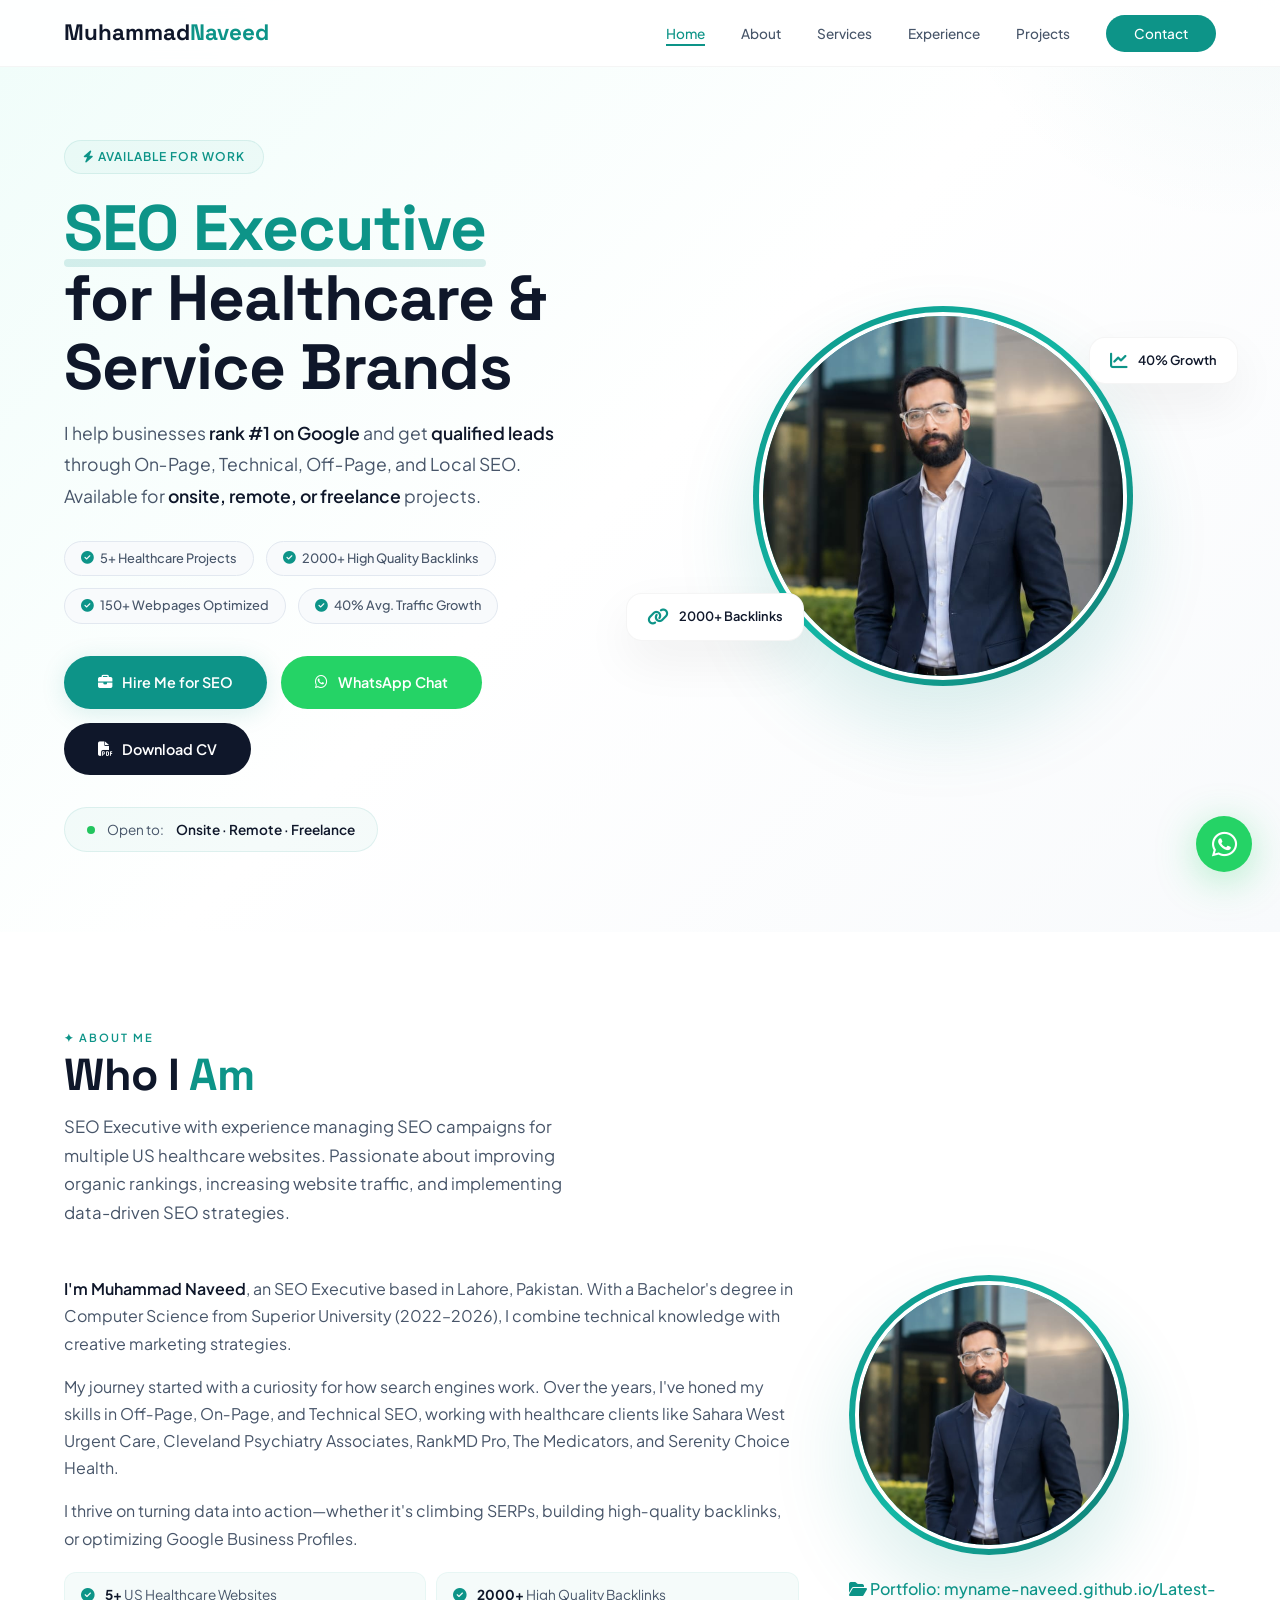
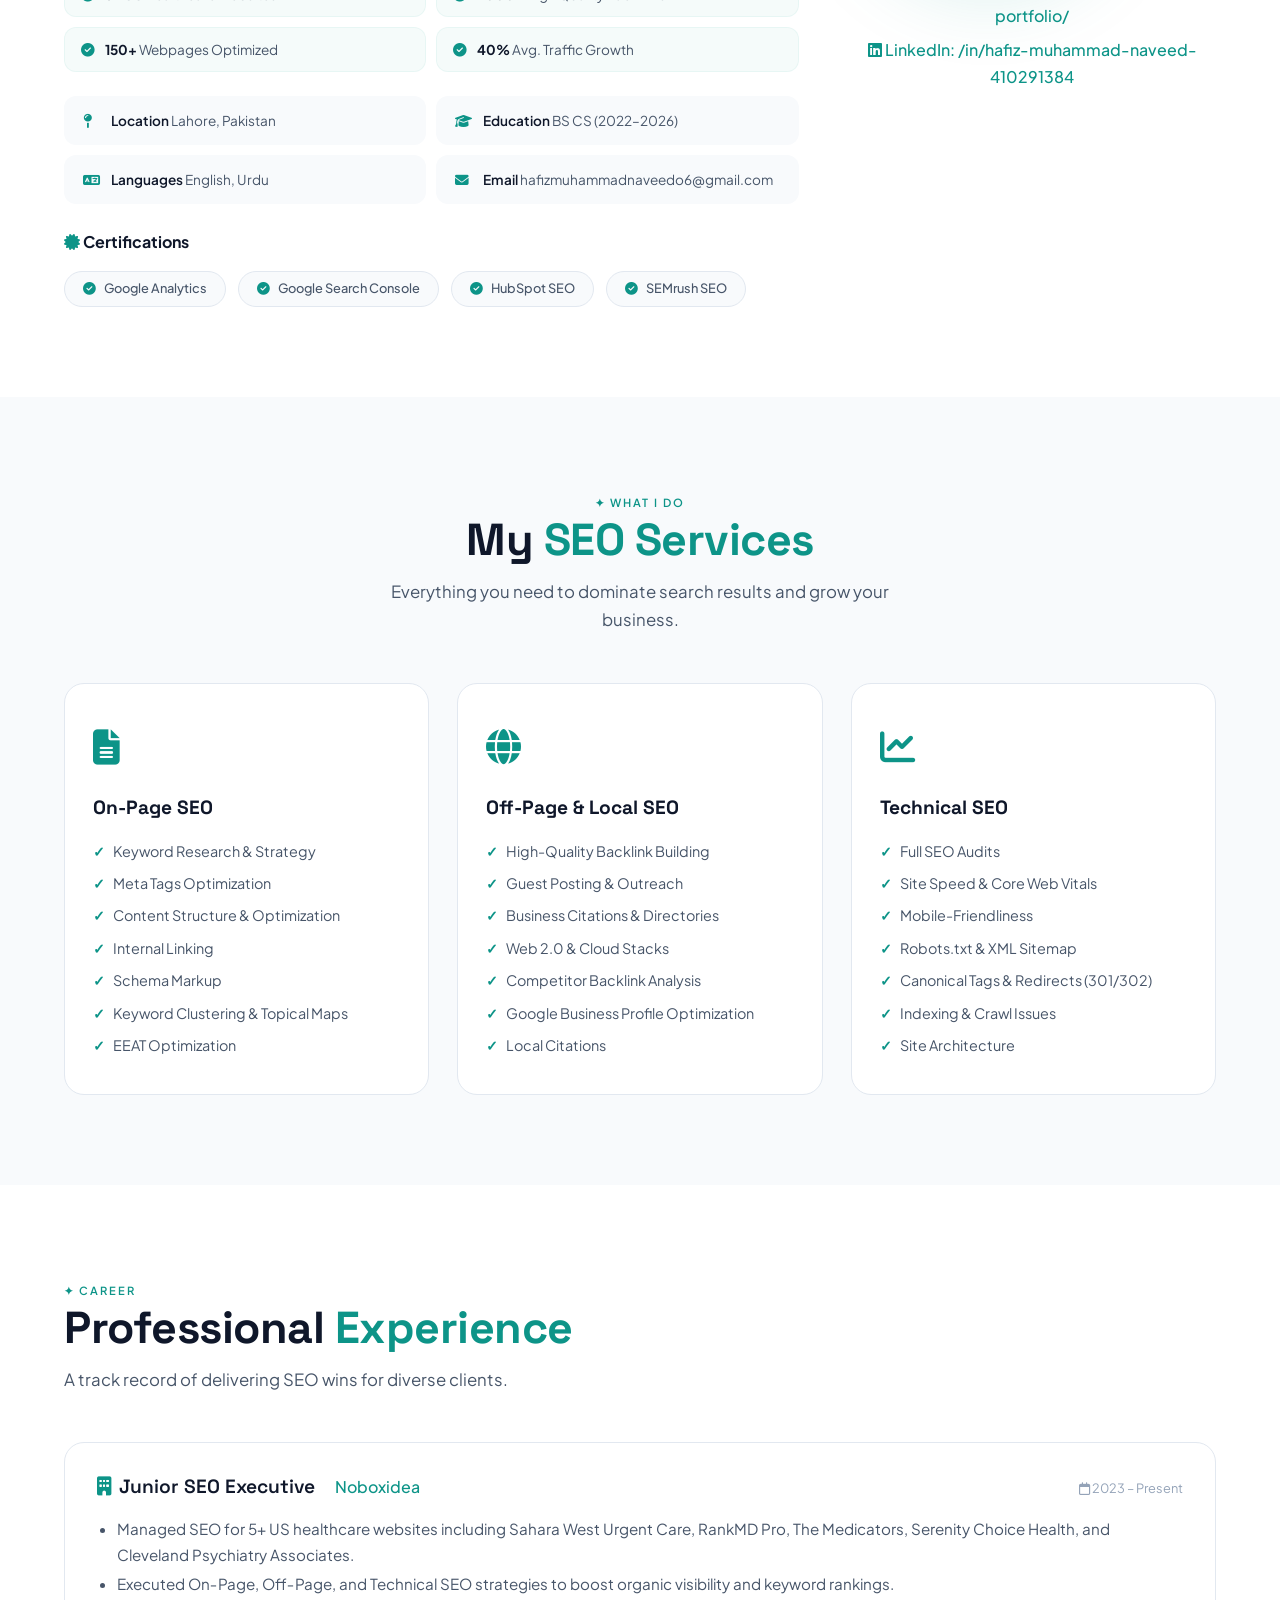
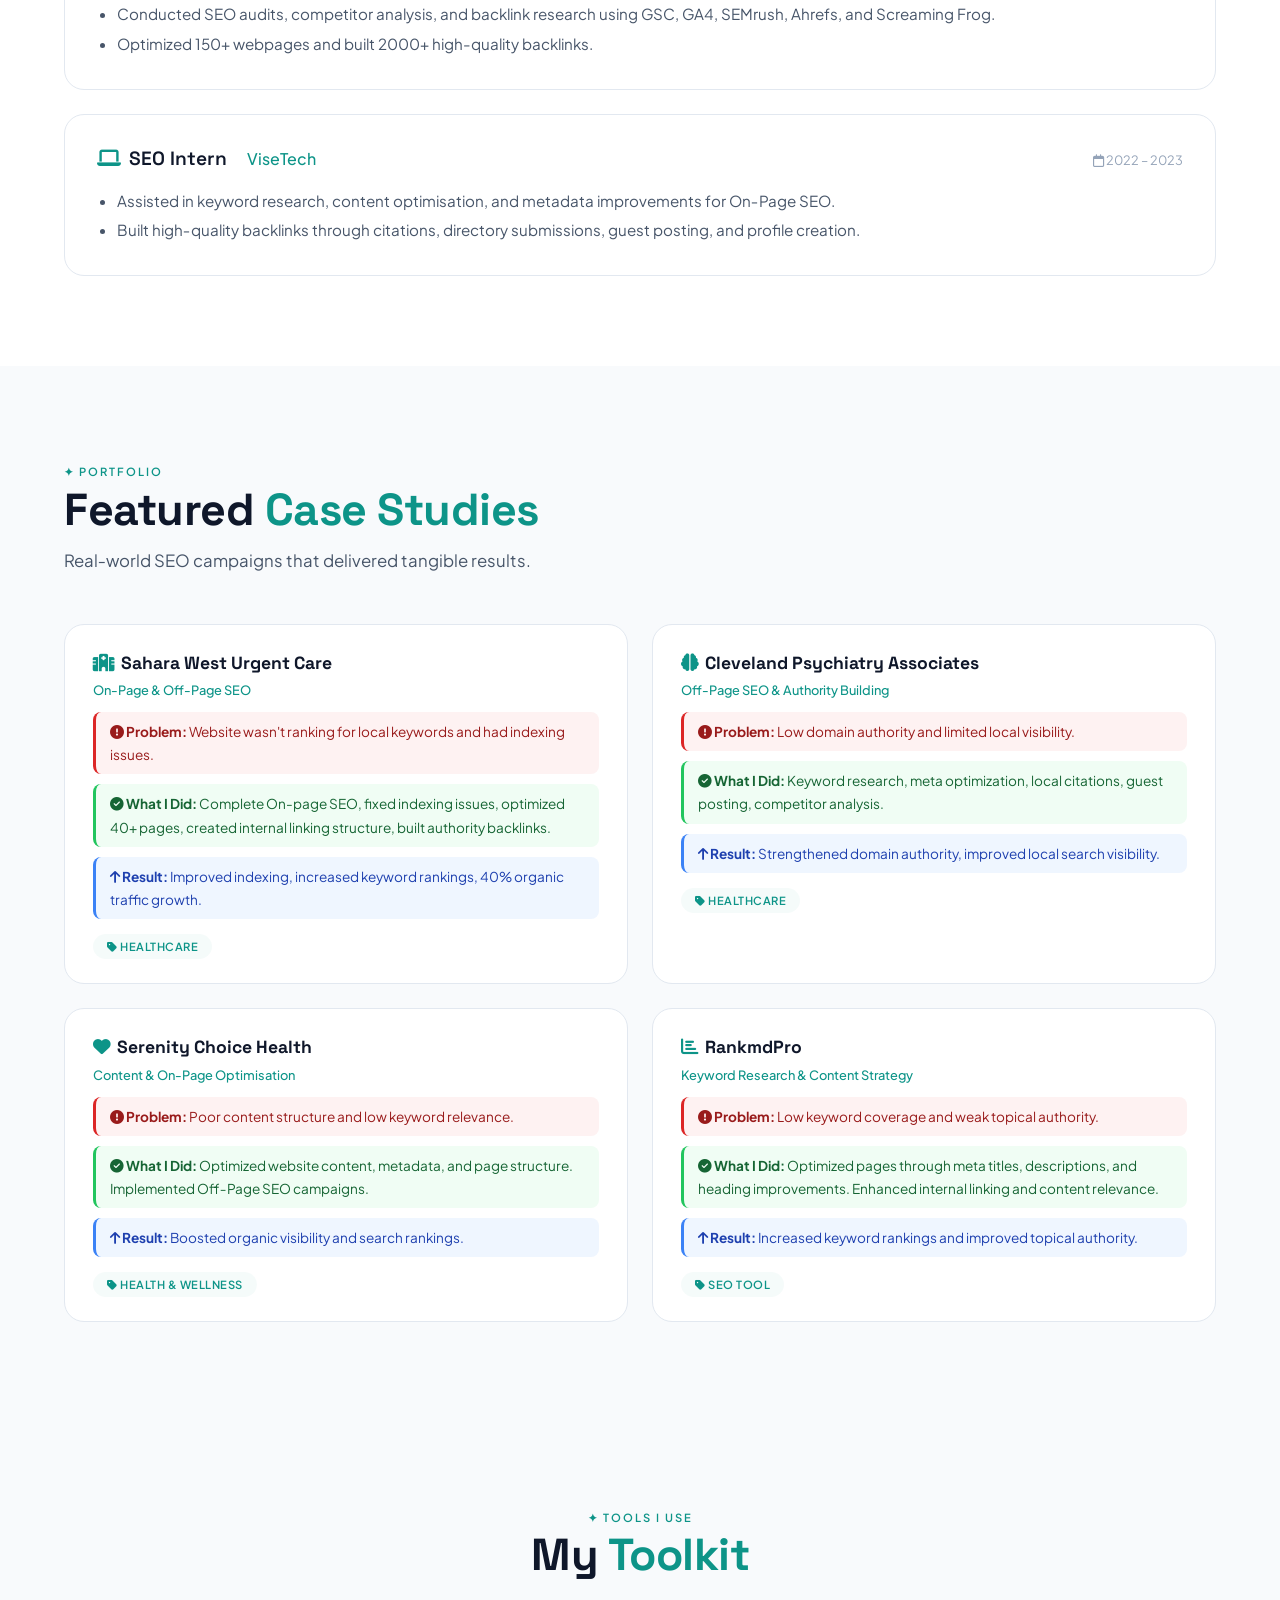
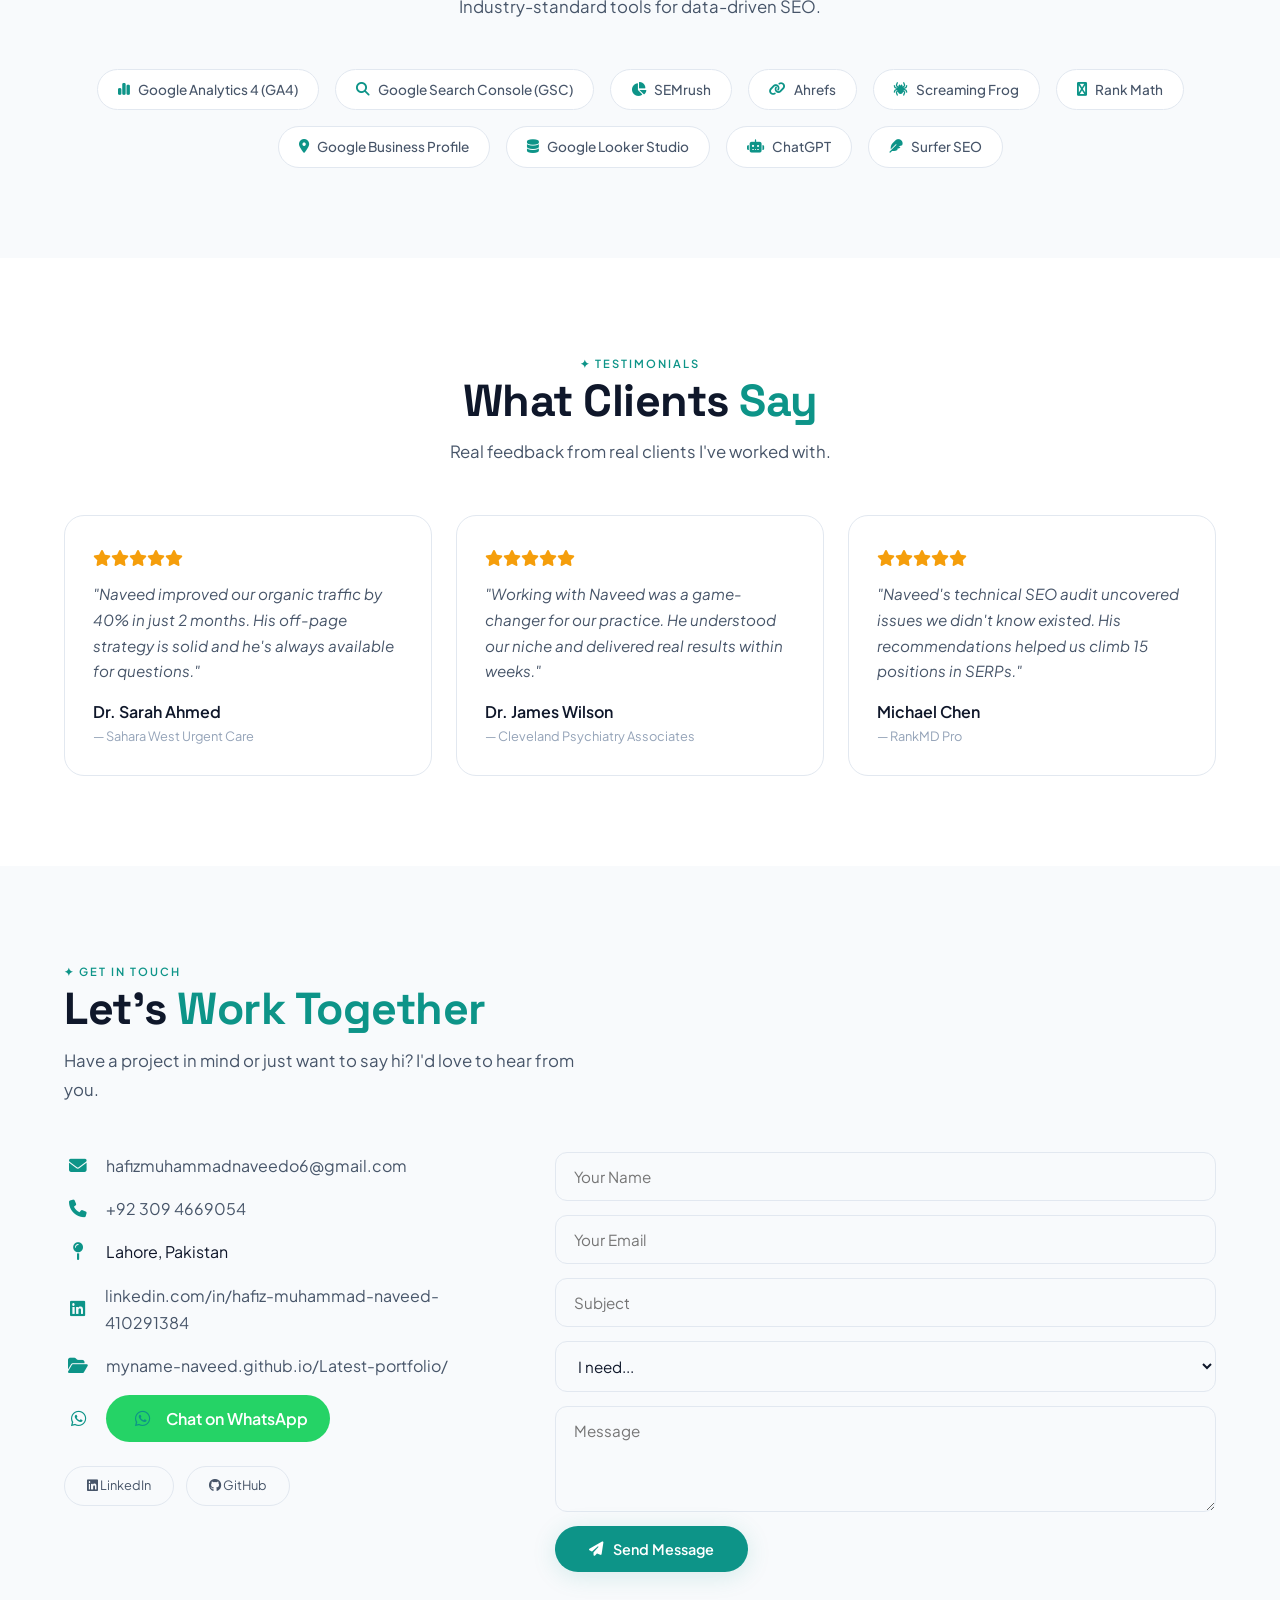
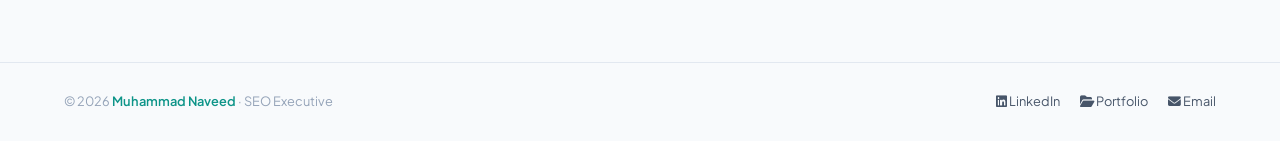
==== commit 3db3ecc3: "Update index.html" ====
--- a/index.html
+++ b/index.html
@@ -1,11 +1,11 @@
 <!DOCTYPE html>
 <html lang="en">
 <head>
-    <meta name="google-site-verification" content="fTvnfzLO7CRlyLVNzGOnUSx7oJJwUPJWDbaZcPNwXcQ" />
     <meta charset="UTF-8" />
     <meta name="viewport" content="width=device-width, initial-scale=1.0" />
-    <title>Muhammad Naveed – SEO Executive | Remote & Freelance SEO Expert</title>
-    <meta name="description" content="SEO specialist helping clinics & service brands get leads through organic search and ai visibility. Available for onsite, remote & freelance SEO projects" />.          
+    <title>Muhammad Naveed – SEO Specialist | Healthcare SEO Expert</title>
+    <meta name="description" content="SEO Executive with experience managing SEO campaigns for multiple US healthcare websites. Skilled in On-Page, Technical, Off-Page, Local SEO, and Google Business Profile optimization. Experienced with GSC, GA4, SEMrush, Ahrefs, Screaming Frog." />
+    <meta name="keywords" content="SEO Specialist, SEO Executive, Technical SEO, Local SEO, Keyword Research, Competitor Analysis, Link Building, Google Analytics 4, Google Search Console, Screaming Frog, Ahrefs, SEMrush, Rank Math, WordPress, Local Citations, Google Business Profile, Core Web Vitals, Site Audit" />
     <link rel="preconnect" href="https://fonts.googleapis.com" />
     <link rel="preconnect" href="https://fonts.gstatic.com" crossorigin />
     <link href="https://fonts.googleapis.com/css2?family=Plus+Jakarta+Sans:wght@300;400;500;600;700;800&family=Space+Grotesk:wght@400;500;600;700&display=swap" rel="stylesheet" />
@@ -13,7 +13,7 @@
     <style>
         /* ============================================
            CLEAN WHITE + EMERALD GREEN THEME
-           Healthcare SEO Professional                          
+           Healthcare SEO Professional (UPDATED)
            ============================================ */
         :root {
             --bg-primary: #ffffff;
@@ -255,7 +255,7 @@
         .hero-text .subtitle {
             font-size: 1.1rem;
             color: var(--text-secondary);
-            max-width: 480px;
+            max-width: 520px;
             margin-bottom: 28px;
             line-height: 1.8;
         }
@@ -335,6 +335,14 @@
             background: #1da851;
             transform: translateY(-3px);
             box-shadow: 0 8px 30px rgba(37, 211, 102, 0.3);
+        }
+        .btn-download {
+            background: #0f172a;
+            color: #fff;
+        }
+        .btn-download:hover {
+            background: #1e293b;
+            transform: translateY(-3px);
         }
 
         .availability-badge {
@@ -357,8 +365,13 @@
             animation: dotBlink 2s ease-in-out infinite;
         }
         @keyframes dotBlink {
-            0%, 100% { opacity: 1; }
-            50% { opacity: 0.2; }
+            0%,
+            100% {
+                opacity: 1;
+            }
+            50% {
+                opacity: 0.2;
+            }
         }
         .availability-badge strong {
             color: var(--text-primary);
@@ -420,8 +433,13 @@
             animation-delay: -2.5s;
         }
         @keyframes floatBadge {
-            0%, 100% { transform: translateY(0px); }
-            50% { transform: translateY(-12px); }
+            0%,
+            100% {
+                transform: translateY(0px);
+            }
+            50% {
+                transform: translateY(-12px);
+            }
         }
 
         /* ===== SECTION COMMON ===== */
@@ -464,12 +482,12 @@
             margin: 0 auto;
         }
 
-        /* ===== ABOUT ===== */
+        /* ===== UPDATED ABOUT / PROFILE ===== */
         .about-grid {
             display: grid;
             grid-template-columns: 2fr 1fr;
             gap: 50px;
-            align-items: center;
+            align-items: start;
         }
         .about-text p {
             color: var(--text-secondary);
@@ -479,6 +497,28 @@
             color: var(--text-primary);
             font-weight: 600;
         }
+        .profile-highlights {
+            display: grid;
+            grid-template-columns: 1fr 1fr;
+            gap: 10px;
+            margin-top: 20px;
+        }
+        .profile-highlights div {
+            background: var(--green-bg);
+            padding: 10px 16px;
+            border-radius: 12px;
+            font-size: 0.85rem;
+            color: var(--text-secondary);
+            border: 1px solid rgba(13, 148, 136, 0.06);
+        }
+        .profile-highlights div i {
+            color: var(--green);
+            margin-right: 8px;
+        }
+        .profile-highlights div strong {
+            color: var(--text-primary);
+        }
+
         .about-details {
             display: grid;
             grid-template-columns: 1fr 1fr;
@@ -513,6 +553,29 @@
             height: 280px;
         }
 
+        /* ===== CERTIFICATIONS ===== */
+        .cert-grid {
+            display: flex;
+            flex-wrap: wrap;
+            gap: 12px;
+            margin-top: 16px;
+        }
+        .cert-badge {
+            background: var(--bg-secondary);
+            border: 1px solid var(--border-color);
+            padding: 6px 18px;
+            border-radius: 100px;
+            font-size: 0.8rem;
+            font-weight: 500;
+            color: var(--text-secondary);
+            display: inline-flex;
+            align-items: center;
+            gap: 8px;
+        }
+        .cert-badge i {
+            color: var(--green);
+        }
+
         /* ===== SERVICES ===== */
         .services {
             background: var(--bg-secondary);
@@ -613,7 +676,7 @@
             font-size: 0.95rem;
         }
 
-        /* ===== PROJECTS ===== */
+        /* ===== PROJECTS (UPDATED WITH CASE STUDIES) ===== */
         .projects-grid {
             display: grid;
             grid-template-columns: 1fr 1fr;
@@ -646,6 +709,33 @@
             font-weight: 500;
             margin-bottom: 10px;
         }
+        .project-card .problem {
+            background: #fef2f2;
+            padding: 8px 14px;
+            border-radius: 8px;
+            font-size: 0.85rem;
+            color: #991b1b;
+            margin-bottom: 10px;
+            border-left: 3px solid #dc2626;
+        }
+        .project-card .solution {
+            background: #f0fdf4;
+            padding: 8px 14px;
+            border-radius: 8px;
+            font-size: 0.85rem;
+            color: #166534;
+            margin-bottom: 10px;
+            border-left: 3px solid #22c55e;
+        }
+        .project-card .result {
+            background: #eff6ff;
+            padding: 8px 14px;
+            border-radius: 8px;
+            font-size: 0.85rem;
+            color: #1e40af;
+            margin-bottom: 12px;
+            border-left: 3px solid #3b82f6;
+        }
         .project-card ul {
             padding-left: 18px;
             color: var(--text-secondary);
@@ -667,10 +757,40 @@
             letter-spacing: 0.5px;
         }
 
+        /* ===== TOOLS LOGOS ===== */
+        .tools-section {
+            background: var(--bg-secondary);
+        }
+        .tools-grid {
+            display: flex;
+            flex-wrap: wrap;
+            justify-content: center;
+            gap: 16px;
+            margin-top: 20px;
+        }
+        .tool-item {
+            background: #fff;
+            padding: 8px 20px;
+            border-radius: 100px;
+            border: 1px solid var(--border-color);
+            font-size: 0.85rem;
+            font-weight: 500;
+            color: var(--text-secondary);
+            display: inline-flex;
+            align-items: center;
+            gap: 8px;
+            transition: var(--transition);
+        }
+        .tool-item:hover {
+            border-color: var(--green);
+            color: var(--green);
+            transform: translateY(-2px);
+        }
+        .tool-item i {
+            color: var(--green);
+        }
+
         /* ===== TESTIMONIALS ===== */
-        .testimonials {
-            background: var(--bg-secondary);
-        }
         .testimonials-grid {
             display: grid;
             grid-template-columns: repeat(3, 1fr);
@@ -904,6 +1024,9 @@
             .about-grid {
                 grid-template-columns: 1fr;
                 text-align: center;
+            }
+            .profile-highlights {
+                grid-template-columns: 1fr;
             }
             .about-details {
                 grid-template-columns: 1fr;
@@ -978,12 +1101,6 @@
                 bottom: -2%;
                 left: 0;
             }
-            .about-details {
-                grid-template-columns: 1fr;
-            }
-            .hero-grid {
-                gap: 32px;
-            }
             .testimonials-grid {
                 grid-template-columns: 1fr;
             }
@@ -1008,6 +1125,16 @@
                 bottom: 20px;
                 right: 20px;
             }
+            .profile-highlights {
+                grid-template-columns: 1fr;
+            }
+            .tools-grid {
+                gap: 10px;
+            }
+            .tool-item {
+                font-size: 0.75rem;
+                padding: 6px 14px;
+            }
         }
 
         @media (max-width: 480px) {
@@ -1039,25 +1166,15 @@
             .section-title {
                 font-size: 1.5rem;
             }
+            .cert-grid {
+                justify-content: center;
+            }
+            .cert-badge {
+                font-size: 0.7rem;
+                padding: 4px 12px;
+            }
         }
     </style>
-    <script type="application/ld+json">
-        {
-            "@context": "https://schema.org",
-            "@type": "Person",
-            "name": "Muhammad Naveed",
-            "jobTitle": "SEO Executive",
-            "url": "https://myname-naveed.github.io/Latest-portfolio/",
-            "email": "hafizmuhammadnaveedo6@gmail.com",
-            "telephone": "+923094669054",
-            "address": {
-                "@type": "PostalAddress",
-                "addressLocality": "Lahore",
-                "addressCountry": "PK"
-            },
-            "knowsAbout": ["Search Engine Optimization", "On-Page SEO", "Off-Page SEO", "Healthcare SEO","Technical SEO", "Local SEO"]
-        }
-    </script>
 </head>
 <body>
 
@@ -1090,11 +1207,12 @@
                 </h1>
                 <p class="subtitle">
                     I help businesses <strong>rank #1 on Google</strong> and get <strong>qualified leads</strong> through
-                    organuc traffic and AI visibility. Available for <strong>onsite, remote, or freelance</strong> projects.
+                    On‑Page, Technical, Off‑Page, and Local SEO. Available for <strong>onsite, remote, or freelance</strong> projects.
                 </p>
                 <div class="trust-badges">
                     <span><i class="fas fa-check-circle"></i> 5+ Healthcare Projects</span>
-                    <span><i class="fas fa-check-circle"></i> 2000+ Backlinks Built</span>
+                    <span><i class="fas fa-check-circle"></i> 2000+ High Quality Backlinks</span>
+                    <span><i class="fas fa-check-circle"></i> 150+ Webpages Optimized</span>
                     <span><i class="fas fa-check-circle"></i> 40% Avg. Traffic Growth</span>
                 </div>
                 <div class="hero-buttons">
@@ -1106,6 +1224,9 @@
                        class="btn btn-whatsapp">
                         <i class="fab fa-whatsapp"></i> WhatsApp Chat
                     </a>
+                    <a href="#contact" class="btn btn-download">
+                        <i class="fas fa-file-pdf"></i> Download CV
+                    </a>
                 </div>
                 <div class="availability-badge">
                     <span class="status-dot"></span>
@@ -1126,28 +1247,57 @@
         </div>
     </section>
 
-    <!-- ===== ABOUT ===== -->
+    <!-- ===== ABOUT / PROFILE (UPDATED) ===== -->
     <section id="about">
         <div class="container">
             <div class="section-header">
                 <span class="section-label">✦ About Me</span>
                 <h2 class="section-title">Who I <span class="green">Am</span></h2>
-                <p class="section-desc">SEO Executive with a passion for driving organic growth and delivering measurable results.</p>
+                <p class="section-desc">SEO Executive with experience managing SEO campaigns for multiple US healthcare websites. Passionate about improving organic rankings, increasing website traffic, and implementing data-driven SEO strategies.</p>
             </div>
             <div class="about-grid">
                 <div class="about-text">
-                    <p>I'm <strong>Muhammad Naveed</strong>, an SEO Expert based in Lahore, Pakistan. With a Bachelor's degree in Computer Science from Superior University (2022–2026), I combine technical knowledge with creative marketing strategies.</p>
-                    <p>My journey started with a curiosity for how search engines work. Over the years, I've honed my skills in Off‑Page, On‑Page, and Technical SEO, working with healthcare clients like Sahara West Urgent Care and Cleveland Psychiatry Associates. I thrive on turning data into action—whether it's climbing SERPs, building high‑quality backlinks, or optimising Google Business Profiles.</p>
+                    <p><strong>I'm Muhammad Naveed</strong>, an SEO Executive based in Lahore, Pakistan. With a Bachelor's degree in Computer Science from Superior University (2022–2026), I combine technical knowledge with creative marketing strategies.</p>
+                    <p>My journey started with a curiosity for how search engines work. Over the years, I've honed my skills in Off‑Page, On‑Page, and Technical SEO, working with healthcare clients like Sahara West Urgent Care, Cleveland Psychiatry Associates, RankMD Pro, The Medicators, and Serenity Choice Health.</p>
+                    <p>I thrive on turning data into action—whether it's climbing SERPs, building high‑quality backlinks, or optimizing Google Business Profiles.</p>
+
+                    <div class="profile-highlights">
+                        <div><i class="fas fa-check-circle"></i> <strong>5+</strong> US Healthcare Websites</div>
+                        <div><i class="fas fa-check-circle"></i> <strong>2000+</strong> High Quality Backlinks</div>
+                        <div><i class="fas fa-check-circle"></i> <strong>150+</strong> Webpages Optimized</div>
+                        <div><i class="fas fa-check-circle"></i> <strong>40%</strong> Avg. Traffic Growth</div>
+                    </div>
+
                     <div class="about-details">
                         <div><i class="fas fa-map-pin"></i> <strong>Location</strong> Lahore, Pakistan</div>
                         <div><i class="fas fa-graduation-cap"></i> <strong>Education</strong> BS CS (2022–2026)</div>
-                        <div><i class="fas fa-language"></i> <strong>Languages</strong>English, Urdu</div>
+                        <div><i class="fas fa-language"></i> <strong>Languages</strong> English, Urdu</div>
                         <div><i class="fas fa-envelope"></i> <strong>Email</strong> hafizmuhammadnaveedo6@gmail.com</div>
+                    </div>
+
+                    <!-- Certifications -->
+                    <div style="margin-top: 24px;">
+                        <h4 style="font-size: 1rem; margin-bottom: 10px; color: var(--text-primary);"><i class="fas fa-certificate" style="color: var(--green);"></i> Certifications</h4>
+                        <div class="cert-grid">
+                            <span class="cert-badge"><i class="fas fa-check-circle"></i> Google Analytics</span>
+                            <span class="cert-badge"><i class="fas fa-check-circle"></i> Google Search Console</span>
+                            <span class="cert-badge"><i class="fas fa-check-circle"></i> HubSpot SEO</span>
+                            <span class="cert-badge"><i class="fas fa-check-circle"></i> SEMrush SEO</span>
+                        </div>
                     </div>
                 </div>
                 <div class="about-visual">
                     <div class="hero-avatar">
                         <img src="myphoto.jpeg" alt="Muhammad Naveed" class="avatar-img" />
+                    </div>
+                    <!-- Portfolio & LinkedIn Links -->
+                    <div style="text-align: center; margin-top: 20px;">
+                        <a href="https://myname-naveed.github.io/Latest-portfolio/" target="_blank" style="display: block; color: var(--green); font-weight: 500; text-decoration: none; margin-bottom: 6px;">
+                            <i class="fas fa-folder-open"></i> Portfolio: myname-naveed.github.io/Latest-portfolio/
+                        </a>
+                        <a href="https://www.linkedin.com/in/hafiz-muhammad-naveed-410291384" target="_blank" style="display: block; color: var(--green); font-weight: 500; text-decoration: none;">
+                            <i class="fab fa-linkedin"></i> LinkedIn: /in/hafiz-muhammad-naveed-410291384
+                        </a>
                     </div>
                 </div>
             </div>
@@ -1172,17 +1322,21 @@
                         <li>Content Structure & Optimization</li>
                         <li>Internal Linking</li>
                         <li>Schema Markup</li>
+                        <li>Keyword Clustering & Topical Maps</li>
+                        <li>EEAT Optimization</li>
                     </ul>
                 </div>
                 <div class="service-card">
                     <div class="icon"><i class="fas fa-globe"></i></div>
-                    <h3>Off-Page SEO</h3>
+                    <h3>Off-Page & Local SEO</h3>
                     <ul>
                         <li>High-Quality Backlink Building</li>
                         <li>Guest Posting & Outreach</li>
                         <li>Business Citations & Directories</li>
                         <li>Web 2.0 & Cloud Stacks</li>
                         <li>Competitor Backlink Analysis</li>
+                        <li>Google Business Profile Optimization</li>
+                        <li>Local Citations</li>
                     </ul>
                 </div>
                 <div class="service-card">
@@ -1190,10 +1344,12 @@
                     <h3>Technical SEO</h3>
                     <ul>
                         <li>Full SEO Audits</li>
-                        <li>Site Speed Optimization</li>
+                        <li>Site Speed & Core Web Vitals</li>
                         <li>Mobile-Friendliness</li>
+                        <li>Robots.txt & XML Sitemap</li>
+                        <li>Canonical Tags & Redirects (301/302)</li>
                         <li>Indexing & Crawl Issues</li>
-                        <li>Core Web Vitals</li>
+                        <li>Site Architecture</li>
                     </ul>
                 </div>
             </div>
@@ -1216,9 +1372,10 @@
                         <span class="exp-date"><i class="far fa-calendar"></i> 2023 – Present</span>
                     </div>
                     <ul>
+                        <li>Managed SEO for 5+ US healthcare websites including Sahara West Urgent Care, RankMD Pro, The Medicators, Serenity Choice Health, and Cleveland Psychiatry Associates.</li>
                         <li>Executed On‑Page, Off‑Page, and Technical SEO strategies to boost organic visibility and keyword rankings.</li>
-                        <li>Conducted SEO audits, competitor analysis, and backlink research using GSC, SEMrush, Ahrefs, and Screaming Frog.</li>
-                        <li>Managed SEO for healthcare websites including link‑building campaigns and content optimisation.</li>
+                        <li>Conducted SEO audits, competitor analysis, and backlink research using GSC, GA4, SEMrush, Ahrefs, and Screaming Frog.</li>
+                        <li>Optimized 150+ webpages and built 2000+ high-quality backlinks.</li>
                     </ul>
                 </div>
                 <div class="exp-item">
@@ -1236,59 +1393,80 @@
         </div>
     </section>
 
-    <!-- ===== PROJECTS ===== -->
+    <!-- ===== PROJECTS (UPDATED WITH CASE STUDIES) ===== -->
     <section id="projects" style="background: var(--bg-secondary);">
         <div class="container">
             <div class="section-header">
                 <span class="section-label">✦ Portfolio</span>
-                <h2 class="section-title">Featured <span class="green">Projects</span></h2>
+                <h2 class="section-title">Featured <span class="green">Case Studies</span></h2>
                 <p class="section-desc">Real‑world SEO campaigns that delivered tangible results.</p>
             </div>
             <div class="projects-grid">
+                <!-- Project 1 -->
                 <div class="project-card">
                     <h3><i class="fas fa-hospital"></i>Sahara West Urgent Care</h3>
                     <div class="project-sub">On‑Page &amp; Off‑Page SEO</div>
-                    <ul>
-                        <li>Optimised meta titles, descriptions, heading structure, and keyword placement.</li>
-                        <li>Built high‑quality backlinks via citations, directories, and guest posts.</li>
-                        <li>Used GSC to monitor indexing and keyword performance.</li>
-                    </ul>
+                    <div class="problem"><i class="fas fa-exclamation-circle"></i> <strong>Problem:</strong> Website wasn't ranking for local keywords and had indexing issues.</div>
+                    <div class="solution"><i class="fas fa-check-circle"></i> <strong>What I Did:</strong> Complete On-page SEO, fixed indexing issues, optimized 40+ pages, created internal linking structure, built authority backlinks.</div>
+                    <div class="result"><i class="fas fa-arrow-up"></i> <strong>Result:</strong> Improved indexing, increased keyword rankings, 40% organic traffic growth.</div>
                     <span class="project-tag"><i class="fas fa-tag"></i> Healthcare</span>
                 </div>
+                <!-- Project 2 -->
                 <div class="project-card">
                     <h3><i class="fas fa-brain"></i>Cleveland Psychiatry Associates</h3>
                     <div class="project-sub">Off‑Page SEO &amp; Authority Building</div>
-                    <ul>
-                        <li>Built backlinks through profile creation, business listings, and Web 2.0.</li>
-                        <li>Strengthened domain authority using grey‑hat techniques.</li>
-                        <li>Performed competitor backlink research to uncover new opportunities.</li>
-                    </ul>
+                    <div class="problem"><i class="fas fa-exclamation-circle"></i> <strong>Problem:</strong> Low domain authority and limited local visibility.</div>
+                    <div class="solution"><i class="fas fa-check-circle"></i> <strong>What I Did:</strong> Keyword research, meta optimization, local citations, guest posting, competitor analysis.</div>
+                    <div class="result"><i class="fas fa-arrow-up"></i> <strong>Result:</strong> Strengthened domain authority, improved local search visibility.</div>
                     <span class="project-tag"><i class="fas fa-tag"></i> Healthcare</span>
                 </div>
+                <!-- Project 3 -->
                 <div class="project-card">
                     <h3><i class="fas fa-heart"></i>Serenity Choice Health</h3>
                     <div class="project-sub">Content &amp; On‑Page Optimisation</div>
-                    <ul>
-                        <li>Optimized website content, metadata, and page structure.</li>
-                        <li>Implemented Off‑Page SEO campaigns to boost visibility.</li>
-                    </ul>
+                    <div class="problem"><i class="fas fa-exclamation-circle"></i> <strong>Problem:</strong> Poor content structure and low keyword relevance.</div>
+                    <div class="solution"><i class="fas fa-check-circle"></i> <strong>What I Did:</strong> Optimized website content, metadata, and page structure. Implemented Off‑Page SEO campaigns.</div>
+                    <div class="result"><i class="fas fa-arrow-up"></i> <strong>Result:</strong> Boosted organic visibility and search rankings.</div>
                     <span class="project-tag"><i class="fas fa-tag"></i> Health &amp; Wellness</span>
                 </div>
+                <!-- Project 4 -->
                 <div class="project-card">
                     <h3><i class="fas fa-chart-bar"></i>RankmdPro</h3>
                     <div class="project-sub">Keyword Research &amp; Content Strategy</div>
-                    <ul>
-                        <li>Optimized pages through meta titles, descriptions, and heading improvements.</li>
-                        <li>Enhanced internal linking and content relevance.</li>
-                    </ul>
+                    <div class="problem"><i class="fas fa-exclamation-circle"></i> <strong>Problem:</strong> Low keyword coverage and weak topical authority.</div>
+                    <div class="solution"><i class="fas fa-check-circle"></i> <strong>What I Did:</strong> Optimized pages through meta titles, descriptions, and heading improvements. Enhanced internal linking and content relevance.</div>
+                    <div class="result"><i class="fas fa-arrow-up"></i> <strong>Result:</strong> Increased keyword rankings and improved topical authority.</div>
                     <span class="project-tag"><i class="fas fa-tag"></i> SEO Tool</span>
                 </div>
             </div>
         </div>
     </section>
 
+    <!-- ===== TOOLS SECTION ===== -->
+    <section class="tools-section">
+        <div class="container">
+            <div class="section-header centered">
+                <span class="section-label">✦ Tools I Use</span>
+                <h2 class="section-title">My <span class="green">Toolkit</span></h2>
+                <p class="section-desc">Industry-standard tools for data-driven SEO.</p>
+            </div>
+            <div class="tools-grid">
+                <span class="tool-item"><i class="fas fa-chart-simple"></i> Google Analytics 4 (GA4)</span>
+                <span class="tool-item"><i class="fas fa-search"></i> Google Search Console (GSC)</span>
+                <span class="tool-item"><i class="fas fa-chart-pie"></i> SEMrush</span>
+                <span class="tool-item"><i class="fas fa-link"></i> Ahrefs</span>
+                <span class="tool-item"><i class="fas fa-spider"></i> Screaming Frog</span>
+                <span class="tool-item"><i class="fas fa-wordpress"></i> Rank Math</span>
+                <span class="tool-item"><i class="fas fa-location-dot"></i> Google Business Profile</span>
+                <span class="tool-item"><i class="fas fa-database"></i> Google Looker Studio</span>
+                <span class="tool-item"><i class="fas fa-robot"></i> ChatGPT</span>
+                <span class="tool-item"><i class="fas fa-feather"></i> Surfer SEO</span>
+            </div>
+        </div>
+    </section>
+
     <!-- ===== TESTIMONIALS ===== -->
-    <section id="testimonials" class="testimonials">
+    <section id="testimonials">
         <div class="container">
             <div class="section-header centered">
                 <span class="section-label">✦ Testimonials</span>
@@ -1316,7 +1494,7 @@
     </section>
 
     <!-- ===== CONTACT ===== -->
-    <section id="contact">
+    <section id="contact" style="background: var(--bg-secondary);">
         <div class="container">
             <div class="section-header">
                 <span class="section-label">✦ Get in Touch</span>
@@ -1338,6 +1516,14 @@
                         <span>Lahore, Pakistan</span>
                     </div>
                     <div class="contact-item">
+                        <i class="fab fa-linkedin"></i>
+                        <a href="https://www.linkedin.com/in/hafiz-muhammad-naveed-410291384" target="_blank">linkedin.com/in/hafiz-muhammad-naveed-410291384</a>
+                    </div>
+                    <div class="contact-item">
+                        <i class="fas fa-folder-open"></i>
+                        <a href="https://myname-naveed.github.io/Latest-portfolio/" target="_blank">myname-naveed.github.io/Latest-portfolio/</a>
+                    </div>
+                    <div class="contact-item">
                         <i class="fab fa-whatsapp"></i>
                         <a href="https://wa.me/923094669054?text=Hi%20Naveed%2C%20I%20saw%20your%20portfolio%20and%20want%20to%20connect%20with%20you."
                            target="_blank"
@@ -1360,6 +1546,7 @@
                         <option value="remote">Remote SEO</option>
                         <option value="freelance">Freelance / Project</option>
                         <option value="audit">SEO Audit</option>
+                        <option value="consultation">Consultation</option>
                     </select>
                     <textarea rows="4" placeholder="Message" required></textarea>
                     <button type="submit" class="btn btn-primary"><i class="fas fa-paper-plane"></i> Send Message</button>
@@ -1374,6 +1561,7 @@
             <p>&copy; 2026 <span class="green-text">Muhammad Naveed</span> · SEO Executive</p>
             <div class="footer-links">
                 <a href="https://www.linkedin.com/in/hafiz-muhammad-naveed-410291384" target="_blank"><i class="fab fa-linkedin"></i> LinkedIn</a>
+                <a href="https://myname-naveed.github.io/Latest-portfolio/" target="_blank"><i class="fas fa-folder-open"></i> Portfolio</a>
                 <a href="mailto:hafizmuhammadnaveedo6@gmail.com"><i class="fas fa-envelope"></i> Email</a>
             </div>
         </div>
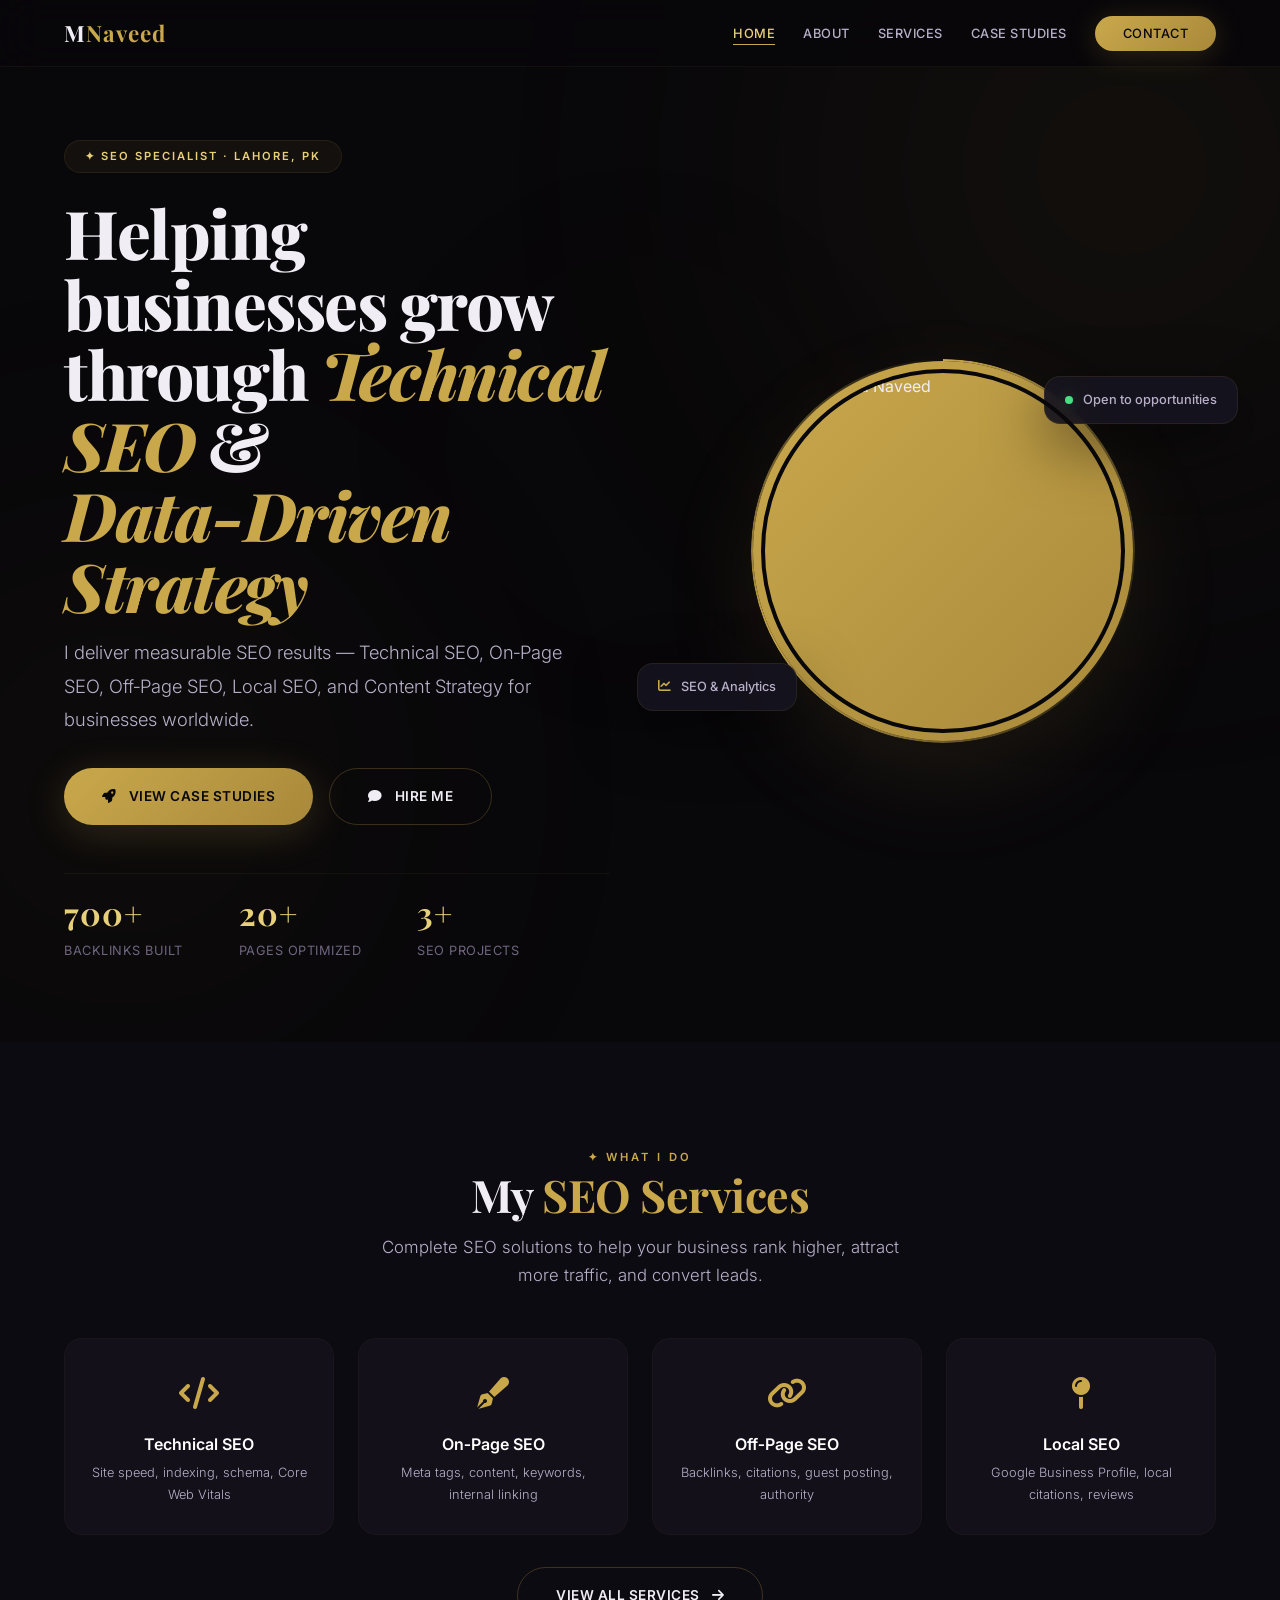
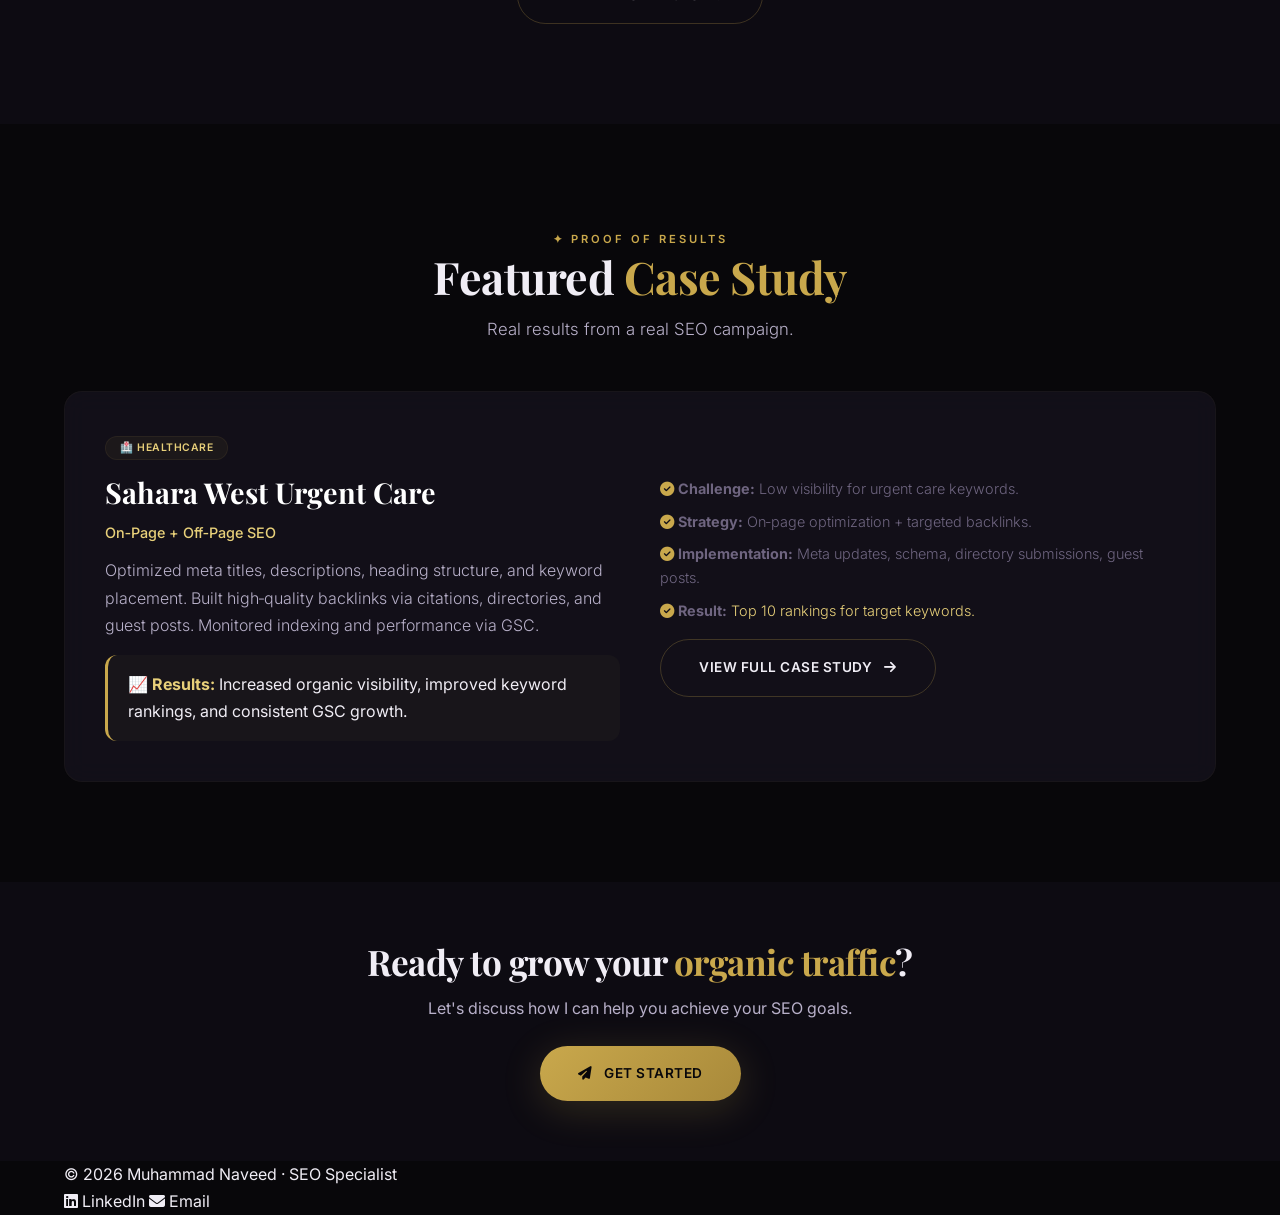
==== commit e26d49ee: "Update index.html" ====
--- a/index.html
+++ b/index.html
@@ -3,434 +3,187 @@
 <head>
     <meta charset="UTF-8" />
     <meta name="viewport" content="width=device-width, initial-scale=1.0" />
-    <title>Muhammad Naveed – SEO Specialist | Healthcare SEO Expert</title>
-    <meta name="description" content="SEO Executive with experience managing SEO campaigns for multiple US healthcare websites. Skilled in On-Page, Technical, Off-Page, Local SEO, and Google Business Profile optimization. Experienced with GSC, GA4, SEMrush, Ahrefs, Screaming Frog." />
-    <meta name="keywords" content="SEO Specialist, SEO Executive, Technical SEO, Local SEO, Keyword Research, Competitor Analysis, Link Building, Google Analytics 4, Google Search Console, Screaming Frog, Ahrefs, SEMrush, Rank Math, WordPress, Local Citations, Google Business Profile, Core Web Vitals, Site Audit" />
+    <title>Muhammad Naveed · SEO Specialist</title>
+    <meta name="description" content="SEO Specialist offering Technical SEO, On-Page SEO, Off-Page SEO, Local SEO, and Content Strategy." />
     <link rel="preconnect" href="https://fonts.googleapis.com" />
     <link rel="preconnect" href="https://fonts.gstatic.com" crossorigin />
-    <link href="https://fonts.googleapis.com/css2?family=Plus+Jakarta+Sans:wght@300;400;500;600;700;800&family=Space+Grotesk:wght@400;500;600;700&display=swap" rel="stylesheet" />
+    <link href="https://fonts.googleapis.com/css2?family=Inter:opsz,wght@14..32,300;14..32,400;14..32,500;14..32,600;14..32,700;14..32,800;14..32,900&family=Playfair+Display:ital,wght@0,400;0,600;0,700;0,800;1,700&display=swap" rel="stylesheet" />
     <link rel="stylesheet" href="https://cdnjs.cloudflare.com/ajax/libs/font-awesome/6.5.0/css/all.min.css" />
+    <link rel="stylesheet" href="assets/css/style.css" />
     <style>
-        /* ============================================
-           CLEAN WHITE + EMERALD GREEN THEME
-           Healthcare SEO Professional (UPDATED)
-           ============================================ */
-        :root {
-            --bg-primary: #ffffff;
-            --bg-secondary: #f8fafc;
-            --bg-card: #ffffff;
-            --text-primary: #0f172a;
-            --text-secondary: #475569;
-            --text-muted: #94a3b8;
-            --green: #0d9488;
-            --green-light: #14b8a6;
-            --green-dark: #0f766e;
-            --green-glow: rgba(13, 148, 136, 0.15);
-            --green-bg: rgba(13, 148, 136, 0.04);
-            --border-color: #e2e8f0;
-            --radius: 20px;
-            --shadow: 0 20px 60px rgba(0, 0, 0, 0.06);
-            --shadow-hover: 0 30px 80px rgba(13, 148, 136, 0.12);
-            --transition: 0.4s cubic-bezier(0.25, 0.46, 0.45, 0.94);
-            --font-heading: 'Space Grotesk', sans-serif;
-            --font-body: 'Plus Jakarta Sans', -apple-system, sans-serif;
-        }
-
-        * {
-            margin: 0;
-            padding: 0;
-            box-sizing: border-box;
-        }
-
-        html {
-            scroll-behavior: smooth;
-            scroll-padding-top: 80px;
-        }
-
-        body {
-            font-family: var(--font-body);
-            background: var(--bg-primary);
-            color: var(--text-primary);
-            line-height: 1.7;
-            -webkit-font-smoothing: antialiased;
-        }
-
-        ::-webkit-scrollbar {
-            width: 8px;
-        }
-        ::-webkit-scrollbar-track {
-            background: var(--bg-secondary);
-        }
-        ::-webkit-scrollbar-thumb {
-            background: var(--green);
-            border-radius: 10px;
-        }
-
-        .container {
-            max-width: 1200px;
-            margin: 0 auto;
-            padding: 0 24px;
-        }
-
-        /* ===== NAVBAR ===== */
-        .navbar {
-            position: fixed;
-            top: 0;
-            left: 0;
-            right: 0;
-            z-index: 1000;
-            background: rgba(255, 255, 255, 0.92);
-            backdrop-filter: blur(20px);
-            border-bottom: 1px solid rgba(0, 0, 0, 0.04);
-            padding: 14px 0;
-            transition: var(--transition);
-        }
-        .navbar.scrolled {
-            box-shadow: 0 4px 30px rgba(0, 0, 0, 0.05);
-        }
-        .navbar .container {
-            display: flex;
-            align-items: center;
-            justify-content: space-between;
-        }
-
-        .logo {
-            font-family: var(--font-heading);
-            font-weight: 700;
-            font-size: 1.4rem;
-            color: var(--text-primary);
-            text-decoration: none;
-        }
-        .logo span {
-            color: var(--green);
-        }
-
-        .nav-links {
-            display: flex;
-            align-items: center;
-            gap: 36px;
-            list-style: none;
-        }
-        .nav-links a {
-            font-size: 0.85rem;
-            font-weight: 500;
-            color: var(--text-secondary);
-            transition: var(--transition);
-            text-decoration: none;
-            position: relative;
-        }
-        .nav-links a::after {
-            content: '';
-            position: absolute;
-            bottom: -4px;
-            left: 0;
-            width: 0;
-            height: 2px;
-            background: var(--green);
-            transition: var(--transition);
-        }
-        .nav-links a:hover,
-        .nav-links a.active {
-            color: var(--green);
-        }
-        .nav-links a:hover::after,
-        .nav-links a.active::after {
-            width: 100%;
-        }
-
-        .nav-cta {
-            padding: 10px 28px;
-            background: var(--green);
-            color: #fff !important;
-            border-radius: 100px;
-            font-weight: 600;
-            font-size: 0.8rem;
-            transition: var(--transition);
-        }
-        .nav-cta::after {
-            display: none !important;
-        }
-        .nav-cta:hover {
-            background: var(--green-dark);
-            transform: translateY(-2px);
-            color: #fff !important;
-            box-shadow: 0 8px 30px var(--green-glow);
-        }
-
-        .hamburger {
-            display: none;
-            flex-direction: column;
-            gap: 5px;
-            cursor: pointer;
-            background: none;
-            border: none;
-            padding: 4px;
-        }
-        .hamburger span {
-            display: block;
-            width: 28px;
-            height: 2px;
-            background: var(--text-primary);
-            border-radius: 2px;
-            transition: var(--transition);
-        }
-        .hamburger.active span:nth-child(1) {
-            transform: rotate(45deg) translate(5px, 5px);
-        }
-        .hamburger.active span:nth-child(2) {
-            opacity: 0;
-        }
-        .hamburger.active span:nth-child(3) {
-            transform: rotate(-45deg) translate(5px, -5px);
-        }
-
-        /* ===== HERO ===== */
+        /* Home page specific */
         .hero {
             min-height: 100vh;
             display: flex;
             align-items: center;
             padding: 140px 0 80px;
-            background: linear-gradient(135deg, #f0fdfa 0%, #ffffff 50%, #f8fafc 100%);
             position: relative;
-            overflow: hidden;
-        }
-        .hero::before {
-            content: '';
-            position: absolute;
-            top: -40%;
-            right: -20%;
-            width: 600px;
-            height: 600px;
-            background: radial-gradient(circle, rgba(13, 148, 136, 0.06), transparent 70%);
-            border-radius: 50%;
-            pointer-events: none;
+            z-index: 1;
         }
         .hero-grid {
             display: grid;
             grid-template-columns: 1fr 1fr;
             gap: 60px;
             align-items: center;
+        }
+        .hero-content .badge {
+            display: inline-block;
+            padding: 6px 20px;
+            border-radius: 100px;
+            background: rgba(201, 168, 76, 0.06);
+            border: 1px solid rgba(201, 168, 76, 0.1);
+            font-size: 0.7rem;
+            font-weight: 600;
+            color: var(--gold-light);
+            text-transform: uppercase;
+            letter-spacing: 2px;
+            margin-bottom: 24px;
+        }
+        .hero-content h1 {
+            font-family: var(--font-heading);
+            font-size: 4.2rem;
+            font-weight: 800;
+            line-height: 1.05;
+            letter-spacing: -1.5px;
+            margin-bottom: 16px;
+        }
+        .hero-content h1 .highlight {
+            color: var(--gold);
+            font-style: italic;
+        }
+        .hero-content .subtitle {
+            font-size: 1.15rem;
+            color: var(--text-secondary);
+            max-width: 520px;
+            margin-bottom: 32px;
+            line-height: 1.8;
+            font-weight: 300;
+        }
+        .hero-actions {
+            display: flex;
+            flex-wrap: wrap;
+            gap: 16px;
+            margin-bottom: 48px;
+        }
+        .hero-stats {
+            display: flex;
+            gap: 56px;
+            padding-top: 12px;
+            border-top: 1px solid rgba(201, 168, 76, 0.06);
+        }
+        .hero-stats .stat h3 {
+            font-family: var(--font-heading);
+            font-size: 2rem;
+            font-weight: 700;
+            color: var(--gold-light);
+            letter-spacing: 1px;
+        }
+        .hero-stats .stat p {
+            font-size: 0.8rem;
+            color: var(--text-muted);
+            font-weight: 400;
+            text-transform: uppercase;
+            letter-spacing: 0.5px;
+        }
+        .hero-avatar {
+            width: 380px;
+            height: 380px;
+            border-radius: 50%;
+            padding: 8px;
+            background: linear-gradient(135deg, var(--gold), var(--gold-dark), var(--gold-light), var(--gold));
+            background-size: 300% 300%;
+            animation: gradientSpin 6s ease-in-out infinite;
+            box-shadow: 0 40px 100px rgba(201, 168, 76, 0.1);
+            position: relative;
+        }
+        .hero-avatar::after {
+            content: '';
+            position: absolute;
+            inset: -2px;
+            border-radius: 50%;
+            padding: 2px;
+            background: conic-gradient(from 0deg, var(--gold), transparent, var(--gold), transparent);
+            -webkit-mask: linear-gradient(#fff 0 0) content-box, linear-gradient(#fff 0 0);
+            -webkit-mask-composite: xor;
+            mask-composite: exclude;
+            animation: spin 15s linear infinite;
+        }
+        @keyframes gradientSpin {
+            0%,
+            100% {
+                background-position: 0% 50%;
+            }
+            50% {
+                background-position: 100% 50%;
+            }
+        }
+        @keyframes spin {
+            to {
+                transform: rotate(360deg);
+            }
+        }
+        .hero-avatar .avatar-img {
+            width: 100%;
+            height: 100%;
+            border-radius: 50%;
+            object-fit: cover;
+            border: 4px solid var(--bg-primary);
+            display: block;
             position: relative;
             z-index: 1;
         }
-
-        .hero-text .badge {
-            display: inline-block;
-            padding: 6px 18px;
-            border-radius: 100px;
-            background: var(--green-bg);
-            border: 1px solid rgba(13, 148, 136, 0.1);
-            font-size: 0.75rem;
-            font-weight: 600;
-            color: var(--green);
-            text-transform: uppercase;
-            letter-spacing: 1px;
-            margin-bottom: 20px;
-        }
-
-        .hero-text h1 {
-            font-family: var(--font-heading);
-            font-size: 4rem;
-            font-weight: 700;
-            line-height: 1.08;
-            letter-spacing: -1px;
-            margin-bottom: 16px;
-        }
-        .hero-text h1 .highlight {
-            color: var(--green);
-            position: relative;
-        }
-        .hero-text h1 .highlight::after {
-            content: '';
-            position: absolute;
-            bottom: 2px;
-            left: 0;
-            right: 0;
-            height: 8px;
-            background: rgba(13, 148, 136, 0.15);
-            border-radius: 4px;
-            z-index: -1;
-        }
-
-        .hero-text .subtitle {
-            font-size: 1.1rem;
-            color: var(--text-secondary);
-            max-width: 520px;
-            margin-bottom: 28px;
-            line-height: 1.8;
-        }
-        .hero-text .subtitle strong {
-            color: var(--text-primary);
-            font-weight: 600;
-        }
-
-        .trust-badges {
-            display: flex;
-            flex-wrap: wrap;
-            gap: 12px;
-            margin-bottom: 32px;
-        }
-        .trust-badges span {
-            background: var(--bg-secondary);
-            border: 1px solid var(--border-color);
-            padding: 6px 16px;
-            border-radius: 100px;
-            font-size: 0.8rem;
-            color: var(--text-secondary);
-            font-weight: 500;
-            display: flex;
-            align-items: center;
-            gap: 6px;
-        }
-        .trust-badges span i {
-            color: var(--green);
-        }
-
-        .hero-buttons {
-            display: flex;
-            flex-wrap: wrap;
-            gap: 14px;
-            margin-bottom: 32px;
-        }
-
-        .btn {
-            display: inline-flex;
-            align-items: center;
-            gap: 10px;
-            padding: 14px 34px;
-            border-radius: 100px;
-            font-weight: 600;
-            font-size: 0.9rem;
-            transition: var(--transition);
-            border: none;
-            cursor: pointer;
-            font-family: var(--font-body);
-            text-decoration: none;
-        }
-        .btn-primary {
-            background: var(--green);
-            color: #fff;
-            box-shadow: 0 4px 24px var(--green-glow);
-        }
-        .btn-primary:hover {
-            background: var(--green-dark);
-            transform: translateY(-3px);
-            box-shadow: 0 12px 40px var(--green-glow);
-        }
-        .btn-outline {
-            background: transparent;
-            color: var(--text-primary);
-            border: 1.5px solid var(--border-color);
-        }
-        .btn-outline:hover {
-            border-color: var(--green);
-            color: var(--green);
-            transform: translateY(-3px);
-        }
-        .btn-whatsapp {
-            background: #25D366;
-            color: #fff;
-        }
-        .btn-whatsapp:hover {
-            background: #1da851;
-            transform: translateY(-3px);
-            box-shadow: 0 8px 30px rgba(37, 211, 102, 0.3);
-        }
-        .btn-download {
-            background: #0f172a;
-            color: #fff;
-        }
-        .btn-download:hover {
-            background: #1e293b;
-            transform: translateY(-3px);
-        }
-
-        .availability-badge {
-            display: inline-flex;
-            align-items: center;
-            gap: 12px;
-            padding: 10px 22px;
-            background: var(--green-bg);
-            border: 1px solid rgba(13, 148, 136, 0.1);
-            border-radius: 100px;
-            font-size: 0.85rem;
-            color: var(--text-secondary);
-        }
-        .status-dot {
-            display: inline-block;
-            width: 8px;
-            height: 8px;
-            background: #22c55e;
-            border-radius: 50%;
-            animation: dotBlink 2s ease-in-out infinite;
-        }
-        @keyframes dotBlink {
-            0%,
-            100% {
-                opacity: 1;
-            }
-            50% {
-                opacity: 0.2;
-            }
-        }
-        .availability-badge strong {
-            color: var(--text-primary);
-            font-weight: 600;
-        }
-
-        /* Hero Visual */
         .hero-visual {
             display: flex;
             justify-content: center;
             align-items: center;
             position: relative;
         }
-        .hero-avatar {
-            width: 380px;
-            height: 380px;
-            border-radius: 50%;
-            padding: 6px;
-            background: linear-gradient(135deg, var(--green), var(--green-light), var(--green-dark));
-            box-shadow: 0 40px 80px rgba(13, 148, 136, 0.15);
-            position: relative;
-        }
-        .hero-avatar .avatar-img {
-            width: 100%;
-            height: 100%;
-            border-radius: 50%;
-            object-fit: cover;
-            border: 4px solid #fff;
-            display: block;
-        }
-
         .floating-badge {
             position: absolute;
-            background: #fff;
+            background: rgba(22, 19, 30, 0.9);
+            backdrop-filter: blur(20px);
+            border: 1px solid rgba(201, 168, 76, 0.1);
             border-radius: 16px;
             padding: 12px 20px;
             font-size: 0.8rem;
-            font-weight: 600;
-            color: var(--text-primary);
-            box-shadow: 0 20px 50px rgba(0, 0, 0, 0.06);
+            font-weight: 500;
+            color: var(--text-secondary);
+            box-shadow: 0 20px 60px rgba(0, 0, 0, 0.5);
+            animation: floatBadge 8s ease-in-out infinite;
             display: flex;
             align-items: center;
             gap: 10px;
-            animation: floatBadge 6s ease-in-out infinite;
-            border: 1px solid rgba(0, 0, 0, 0.04);
-        }
-        .floating-badge .green-icon {
-            color: var(--green);
-            font-size: 1.1rem;
+            white-space: nowrap;
+        }
+        .floating-badge .dot {
+            width: 8px;
+            height: 8px;
+            border-radius: 50%;
+            background: #4ade80;
+            animation: dotBlink 2s ease-in-out infinite;
+            box-shadow: 0 0 16px rgba(74, 222, 128, 0.3);
+        }
+        @keyframes dotBlink {
+            0%,
+            100% {
+                opacity: 1;
+            }
+            50% {
+                opacity: 0.2;
+            }
         }
         .floating-badge--1 {
-            top: 8%;
+            top: 4%;
             right: -4%;
             animation-delay: 0s;
         }
         .floating-badge--2 {
-            bottom: 12%;
-            left: -8%;
-            animation-delay: -2.5s;
+            bottom: 8%;
+            left: -6%;
+            animation-delay: -3s;
+        }
+        .floating-badge .gold-icon {
+            color: var(--gold);
         }
         @keyframes floatBadge {
             0%,
@@ -442,571 +195,107 @@
             }
         }
 
-        /* ===== SECTION COMMON ===== */
-        section {
-            padding: 90px 0;
-        }
-
-        .section-label {
-            font-size: 0.7rem;
-            text-transform: uppercase;
-            letter-spacing: 2px;
-            color: var(--green);
+        /* Home Services Preview */
+        .services-preview-grid {
+            display: grid;
+            grid-template-columns: repeat(4, 1fr);
+            gap: 24px;
+        }
+        .service-preview-card {
+            background: var(--bg-card);
+            backdrop-filter: blur(12px);
+            border-radius: var(--radius);
+            padding: 28px 24px;
+            border: 1px solid rgba(201, 168, 76, 0.04);
+            transition: var(--transition);
+            text-align: center;
+        }
+        .service-preview-card:hover {
+            border-color: rgba(201, 168, 76, 0.12);
+            transform: translateY(-6px);
+            box-shadow: 0 20px 60px rgba(0, 0, 0, 0.3);
+        }
+        .service-preview-card .icon {
+            font-size: 2rem;
+            color: var(--gold);
+            margin-bottom: 10px;
+        }
+        .service-preview-card h4 {
+            font-size: 1rem;
             font-weight: 600;
-            margin-bottom: 6px;
-        }
-        .section-title {
-            font-family: var(--font-heading);
-            font-size: 2.8rem;
-            font-weight: 700;
-            letter-spacing: -0.5px;
-            line-height: 1.15;
-            margin-bottom: 12px;
-        }
-        .section-title .green {
-            color: var(--green);
-        }
-        .section-desc {
-            font-size: 1.05rem;
+            color: #fff;
+            margin-bottom: 4px;
+        }
+        .service-preview-card p {
+            font-size: 0.8rem;
             color: var(--text-secondary);
-            max-width: 540px;
-            line-height: 1.7;
-        }
-        .section-header {
-            margin-bottom: 48px;
-        }
-        .section-header.centered {
-            text-align: center;
-        }
-        .section-header.centered .section-desc {
-            margin: 0 auto;
-        }
-
-        /* ===== UPDATED ABOUT / PROFILE ===== */
-        .about-grid {
-            display: grid;
-            grid-template-columns: 2fr 1fr;
-            gap: 50px;
-            align-items: start;
-        }
-        .about-text p {
-            color: var(--text-secondary);
-            margin-bottom: 16px;
-        }
-        .about-text p strong {
-            color: var(--text-primary);
-            font-weight: 600;
-        }
-        .profile-highlights {
+            font-weight: 300;
+        }
+
+        /* Featured Case Study */
+        .featured-case {
+            background: var(--bg-card);
+            backdrop-filter: blur(12px);
+            border-radius: var(--radius);
+            padding: 40px;
+            border: 1px solid rgba(201, 168, 76, 0.04);
             display: grid;
             grid-template-columns: 1fr 1fr;
-            gap: 10px;
-            margin-top: 20px;
-        }
-        .profile-highlights div {
-            background: var(--green-bg);
-            padding: 10px 16px;
-            border-radius: 12px;
-            font-size: 0.85rem;
-            color: var(--text-secondary);
-            border: 1px solid rgba(13, 148, 136, 0.06);
-        }
-        .profile-highlights div i {
-            color: var(--green);
-            margin-right: 8px;
-        }
-        .profile-highlights div strong {
-            color: var(--text-primary);
-        }
-
-        .about-details {
-            display: grid;
-            grid-template-columns: 1fr 1fr;
-            gap: 10px;
-            margin-top: 24px;
-        }
-        .about-details div {
-            background: var(--bg-secondary);
-            padding: 12px 18px;
-            border-radius: 12px;
-            color: var(--text-secondary);
-            font-size: 0.85rem;
-            transition: var(--transition);
-            border: 1px solid transparent;
-        }
-        .about-details div:hover {
-            border-color: var(--border-color);
-            background: #fff;
-        }
-        .about-details div i {
-            color: var(--green);
-            margin-right: 8px;
-            width: 18px;
-        }
-        .about-details div strong {
-            color: var(--text-primary);
+            gap: 40px;
+            align-items: center;
+        }
+        .featured-case .case-tag {
+            display: inline-block;
+            padding: 2px 14px;
+            border-radius: 100px;
+            background: rgba(201, 168, 76, 0.06);
+            border: 1px solid rgba(201, 168, 76, 0.08);
+            font-size: 0.65rem;
             font-weight: 600;
-        }
-
-        .about-visual .hero-avatar {
-            width: 280px;
-            height: 280px;
-        }
-
-        /* ===== CERTIFICATIONS ===== */
-        .cert-grid {
-            display: flex;
-            flex-wrap: wrap;
-            gap: 12px;
-            margin-top: 16px;
-        }
-        .cert-badge {
-            background: var(--bg-secondary);
-            border: 1px solid var(--border-color);
-            padding: 6px 18px;
-            border-radius: 100px;
-            font-size: 0.8rem;
-            font-weight: 500;
-            color: var(--text-secondary);
-            display: inline-flex;
-            align-items: center;
-            gap: 8px;
-        }
-        .cert-badge i {
-            color: var(--green);
-        }
-
-        /* ===== SERVICES ===== */
-        .services {
-            background: var(--bg-secondary);
-        }
-        .services-grid {
-            display: grid;
-            grid-template-columns: repeat(3, 1fr);
-            gap: 28px;
-        }
-        .service-card {
-            background: #fff;
-            padding: 32px 28px;
-            border-radius: var(--radius);
-            border: 1px solid var(--border-color);
-            transition: var(--transition);
-        }
-        .service-card:hover {
-            transform: translateY(-6px);
-            box-shadow: var(--shadow-hover);
-            border-color: rgba(13, 148, 136, 0.15);
-        }
-        .service-card .icon {
-            font-size: 2.2rem;
-            color: var(--green);
-            margin-bottom: 16px;
-        }
-        .service-card h3 {
-            font-family: var(--font-heading);
-            font-size: 1.2rem;
-            margin-bottom: 10px;
-        }
-        .service-card ul {
-            list-style: none;
-        }
-        .service-card ul li {
-            padding: 4px 0;
-            color: var(--text-secondary);
-            font-size: 0.9rem;
-            display: flex;
-            align-items: center;
-            gap: 8px;
-        }
-        .service-card ul li::before {
-            content: "✓";
-            color: var(--green);
-            font-weight: 700;
-        }
-
-        /* ===== EXPERIENCE ===== */
-        .experience-list {
-            display: flex;
-            flex-direction: column;
-            gap: 24px;
-        }
-        .exp-item {
-            background: #fff;
-            border-radius: var(--radius);
-            padding: 28px 32px;
-            border: 1px solid var(--border-color);
-            transition: var(--transition);
-        }
-        .exp-item:hover {
-            transform: translateX(6px);
-            box-shadow: var(--shadow-hover);
-            border-color: rgba(13, 148, 136, 0.15);
-        }
-        .exp-header {
-            display: flex;
-            flex-wrap: wrap;
-            align-items: baseline;
-            gap: 12px 20px;
-            margin-bottom: 12px;
-        }
-        .exp-header h3 {
-            font-family: var(--font-heading);
-            font-size: 1.2rem;
-            font-weight: 600;
-        }
-        .exp-header h3 i {
-            color: var(--green);
-            margin-right: 8px;
-        }
-        .exp-company {
-            color: var(--green);
-            font-weight: 500;
-        }
-        .exp-date {
-            color: var(--text-muted);
-            font-size: 0.8rem;
-            margin-left: auto;
-        }
-        .exp-item ul {
-            padding-left: 20px;
-            color: var(--text-secondary);
-        }
-        .exp-item ul li {
-            margin-bottom: 4px;
-            font-size: 0.95rem;
-        }
-
-        /* ===== PROJECTS (UPDATED WITH CASE STUDIES) ===== */
-        .projects-grid {
-            display: grid;
-            grid-template-columns: 1fr 1fr;
-            gap: 24px;
-        }
-        .project-card {
-            background: #fff;
-            border-radius: var(--radius);
-            padding: 24px 28px;
-            border: 1px solid var(--border-color);
-            transition: var(--transition);
-        }
-        .project-card:hover {
-            transform: translateY(-4px);
-            box-shadow: var(--shadow-hover);
-            border-color: rgba(13, 148, 136, 0.15);
-        }
-        .project-card h3 {
-            font-family: var(--font-heading);
-            font-size: 1.1rem;
-            margin-bottom: 2px;
-        }
-        .project-card h3 i {
-            color: var(--green);
-            margin-right: 6px;
-        }
-        .project-card .project-sub {
-            color: var(--green);
-            font-size: 0.8rem;
-            font-weight: 500;
-            margin-bottom: 10px;
-        }
-        .project-card .problem {
-            background: #fef2f2;
-            padding: 8px 14px;
-            border-radius: 8px;
-            font-size: 0.85rem;
-            color: #991b1b;
-            margin-bottom: 10px;
-            border-left: 3px solid #dc2626;
-        }
-        .project-card .solution {
-            background: #f0fdf4;
-            padding: 8px 14px;
-            border-radius: 8px;
-            font-size: 0.85rem;
-            color: #166534;
-            margin-bottom: 10px;
-            border-left: 3px solid #22c55e;
-        }
-        .project-card .result {
-            background: #eff6ff;
-            padding: 8px 14px;
-            border-radius: 8px;
-            font-size: 0.85rem;
-            color: #1e40af;
-            margin-bottom: 12px;
-            border-left: 3px solid #3b82f6;
-        }
-        .project-card ul {
-            padding-left: 18px;
-            color: var(--text-secondary);
-            font-size: 0.9rem;
-            margin-bottom: 14px;
-        }
-        .project-card ul li {
-            margin-bottom: 2px;
-        }
-        .project-tag {
-            display: inline-block;
-            padding: 3px 14px;
-            border-radius: 100px;
-            background: var(--green-bg);
-            color: var(--green);
-            font-size: 0.7rem;
-            font-weight: 600;
+            color: var(--gold-light);
             text-transform: uppercase;
             letter-spacing: 0.5px;
-        }
-
-        /* ===== TOOLS LOGOS ===== */
-        .tools-section {
-            background: var(--bg-secondary);
-        }
-        .tools-grid {
-            display: flex;
-            flex-wrap: wrap;
-            justify-content: center;
-            gap: 16px;
-            margin-top: 20px;
-        }
-        .tool-item {
-            background: #fff;
-            padding: 8px 20px;
-            border-radius: 100px;
-            border: 1px solid var(--border-color);
-            font-size: 0.85rem;
+            margin-bottom: 8px;
+        }
+        .featured-case h3 {
+            font-family: var(--font-heading);
+            font-size: 1.8rem;
+            color: #fff;
+            margin-bottom: 4px;
+        }
+        .featured-case .case-sub {
+            color: var(--gold-light);
+            font-size: 0.9rem;
             font-weight: 500;
+            margin-bottom: 12px;
+        }
+        .featured-case p {
             color: var(--text-secondary);
-            display: inline-flex;
-            align-items: center;
-            gap: 8px;
-            transition: var(--transition);
-        }
-        .tool-item:hover {
-            border-color: var(--green);
-            color: var(--green);
-            transform: translateY(-2px);
-        }
-        .tool-item i {
-            color: var(--green);
-        }
-
-        /* ===== TESTIMONIALS ===== */
-        .testimonials-grid {
-            display: grid;
-            grid-template-columns: repeat(3, 1fr);
-            gap: 24px;
-        }
-        .testimonial-card {
-            background: #fff;
-            border-radius: var(--radius);
-            padding: 28px;
-            border: 1px solid var(--border-color);
-            transition: var(--transition);
-        }
-        .testimonial-card:hover {
-            transform: translateY(-4px);
-            box-shadow: var(--shadow-hover);
-        }
-        .testimonial-card .stars {
-            color: #f59e0b;
-            margin-bottom: 10px;
-        }
-        .testimonial-card p {
-            color: var(--text-secondary);
-            font-size: 0.95rem;
-            font-style: italic;
-            margin-bottom: 14px;
-        }
-        .testimonial-card cite {
-            font-style: normal;
-            font-weight: 600;
-            color: var(--text-primary);
-        }
-        .testimonial-card cite small {
-            display: block;
-            font-weight: 400;
-            color: var(--text-muted);
-            font-size: 0.8rem;
-        }
-
-        /* ===== CONTACT ===== */
-        .contact-grid {
-            display: grid;
-            grid-template-columns: 1fr 1.5fr;
-            gap: 50px;
-        }
-        .contact-item {
-            display: flex;
-            align-items: center;
-            gap: 14px;
-            margin-bottom: 16px;
-        }
-        .contact-item i {
-            color: var(--green);
-            font-size: 1.1rem;
-            width: 28px;
-            text-align: center;
-        }
-        .contact-item a {
-            color: var(--text-secondary);
-            transition: var(--transition);
-            text-decoration: none;
-        }
-        .contact-item a:hover {
-            color: var(--green);
-        }
-        .social-links {
-            display: flex;
-            gap: 12px;
-            margin-top: 24px;
-            flex-wrap: wrap;
-        }
-        .social-links a {
-            padding: 8px 22px;
-            border-radius: 100px;
-            background: var(--bg-secondary);
-            border: 1px solid var(--border-color);
-            transition: var(--transition);
-            font-size: 0.8rem;
-            color: var(--text-secondary);
-            text-decoration: none;
-        }
-        .social-links a:hover {
-            border-color: var(--green);
-            color: var(--green);
-            transform: translateY(-2px);
-        }
-
-        .contact-form {
-            display: flex;
-            flex-direction: column;
-            gap: 14px;
-        }
-        .contact-form input,
-        .contact-form textarea,
-        .contact-form select {
-            padding: 14px 18px;
+            font-weight: 300;
+        }
+        .featured-case .case-result {
+            margin-top: 16px;
+            padding: 16px 20px;
+            background: rgba(201, 168, 76, 0.04);
             border-radius: 12px;
-            background: var(--bg-secondary);
-            border: 1px solid var(--border-color);
-            color: var(--text-primary);
-            font-family: var(--font-body);
-            transition: var(--transition);
-            font-size: 0.95rem;
-        }
-        .contact-form input:focus,
-        .contact-form textarea:focus,
-        .contact-form select:focus {
-            outline: none;
-            border-color: var(--green);
-            box-shadow: 0 0 0 4px var(--green-glow);
-        }
-        .contact-form textarea {
-            resize: vertical;
-        }
-        .contact-form .btn {
-            align-self: flex-start;
-        }
-
-        .whatsapp-btn {
-            background: #25D366;
-            color: #fff !important;
-            padding: 10px 22px;
-            border-radius: 100px;
-            text-decoration: none;
-            display: inline-flex;
-            align-items: center;
-            gap: 10px;
-            font-weight: 600;
-            transition: var(--transition);
-            border: none;
-            cursor: pointer;
-            font-family: var(--font-body);
-        }
-        .whatsapp-btn:hover {
-            background: #1da851;
-            transform: translateY(-2px);
-            color: #fff !important;
-        }
-
-        /* ===== WHATSAPP FLOATING ===== */
-        .whatsapp-float {
-            position: fixed;
-            bottom: 28px;
-            right: 28px;
-            z-index: 999;
-            background: #25D366;
-            color: #fff;
-            width: 56px;
-            height: 56px;
-            border-radius: 50%;
-            display: flex;
-            align-items: center;
-            justify-content: center;
-            font-size: 1.8rem;
-            box-shadow: 0 8px 40px rgba(37, 211, 102, 0.35);
-            transition: var(--transition);
-            text-decoration: none;
-        }
-        .whatsapp-float:hover {
-            transform: scale(1.08) translateY(-4px);
-            box-shadow: 0 12px 50px rgba(37, 211, 102, 0.4);
-            color: #fff;
-        }
-
-        /* ===== FOOTER ===== */
-        footer {
-            background: var(--bg-secondary);
-            border-top: 1px solid var(--border-color);
-            padding: 28px 0;
-        }
-        footer .container {
-            display: flex;
-            justify-content: space-between;
-            align-items: center;
-            flex-wrap: wrap;
-            gap: 16px;
-        }
-        footer p {
-            color: var(--text-muted);
-            font-size: 0.8rem;
-        }
-        footer p .green-text {
-            color: var(--green);
-            font-weight: 600;
-        }
-        .footer-links {
-            display: flex;
-            gap: 20px;
-        }
-        .footer-links a {
-            color: var(--text-secondary);
-            font-size: 0.8rem;
-            transition: var(--transition);
-            text-decoration: none;
-        }
-        .footer-links a:hover {
-            color: var(--green);
-        }
-
-        /* ============================================
-           RESPONSIVE
-           ============================================ */
+            border-left: 3px solid var(--gold);
+        }
+        .featured-case .case-result strong {
+            color: var(--gold-light);
+        }
+
         @media (max-width: 992px) {
             .hero-grid {
                 grid-template-columns: 1fr;
                 text-align: center;
             }
-            .hero-text .subtitle {
-                margin: 0 auto 28px;
-            }
-            .trust-badges {
+            .hero-content .subtitle {
+                margin: 0 auto 32px;
+            }
+            .hero-actions {
                 justify-content: center;
             }
-            .hero-buttons {
-                justify-content: center;
-            }
-            .availability-badge {
+            .hero-stats {
                 justify-content: center;
             }
             .hero-avatar {
@@ -1021,601 +310,170 @@
                 bottom: 2%;
                 left: 2%;
             }
-            .about-grid {
+            .services-preview-grid {
+                grid-template-columns: repeat(2, 1fr);
+            }
+            .featured-case {
                 grid-template-columns: 1fr;
                 text-align: center;
             }
-            .profile-highlights {
+            .hero-content h1 {
+                font-size: 3rem;
+            }
+        }
+        @media (max-width: 768px) {
+            .hero-content h1 {
+                font-size: 2.5rem;
+            }
+            .services-preview-grid {
                 grid-template-columns: 1fr;
             }
-            .about-details {
-                grid-template-columns: 1fr;
-            }
-            .services-grid {
-                grid-template-columns: 1fr;
-            }
-            .testimonials-grid {
-                grid-template-columns: 1fr 1fr;
-            }
-            .contact-grid {
-                grid-template-columns: 1fr;
-            }
-            .projects-grid {
-                grid-template-columns: 1fr;
-            }
-            .hero-text h1 {
-                font-size: 3rem;
-            }
-            .section-title {
-                font-size: 2.2rem;
-            }
-            .hero-visual {
-                grid-row: 1;
-            }
-        }
-
-        @media (max-width: 768px) {
-            .nav-links {
-                position: absolute;
-                top: 100%;
-                left: 0;
-                right: 0;
-                background: rgba(255, 255, 255, 0.98);
-                backdrop-filter: blur(20px);
-                flex-direction: column;
-                padding: 30px;
-                gap: 18px;
-                border-bottom: 1px solid var(--border-color);
-                transform: translateY(-120%);
-                opacity: 0;
-                transition: var(--transition);
-                pointer-events: none;
-            }
-            .nav-links.open {
-                transform: translateY(0);
-                opacity: 1;
-                pointer-events: auto;
-            }
-            .hamburger {
-                display: flex;
-            }
-            .hero-text h1 {
-                font-size: 2.2rem;
-            }
-            .section-title {
-                font-size: 1.8rem;
-            }
-            .hero-avatar {
-                width: 200px;
-                height: 200px;
-            }
-            .floating-badge {
-                font-size: 0.7rem;
-                padding: 8px 14px;
-            }
-            .floating-badge--1 {
-                top: -2%;
-                right: 0;
-            }
-            .floating-badge--2 {
-                bottom: -2%;
-                left: 0;
-            }
-            .testimonials-grid {
-                grid-template-columns: 1fr;
-            }
-            .btn {
-                padding: 12px 24px;
-                font-size: 0.8rem;
-            }
-            .trust-badges span {
-                font-size: 0.7rem;
-                padding: 4px 12px;
-            }
-            .exp-item {
-                padding: 20px;
-            }
-            .exp-header h3 {
-                font-size: 1rem;
-            }
-            .whatsapp-float {
-                width: 48px;
-                height: 48px;
-                font-size: 1.5rem;
-                bottom: 20px;
-                right: 20px;
-            }
-            .profile-highlights {
-                grid-template-columns: 1fr;
-            }
-            .tools-grid {
-                gap: 10px;
-            }
-            .tool-item {
-                font-size: 0.75rem;
-                padding: 6px 14px;
-            }
-        }
-
-        @media (max-width: 480px) {
-            .hero-text h1 {
-                font-size: 1.8rem;
-            }
-            .hero-avatar {
-                width: 160px;
-                height: 160px;
-            }
-            .container {
-                padding: 0 16px;
-            }
-            .floating-badge {
-                display: none;
-            }
-            .hero-buttons .btn {
-                width: 100%;
-                justify-content: center;
-            }
-            .hero-buttons {
-                flex-direction: column;
-                align-items: stretch;
-            }
-            .nav-links {
-                gap: 14px;
-                padding: 20px;
-            }
-            .section-title {
-                font-size: 1.5rem;
-            }
-            .cert-grid {
-                justify-content: center;
-            }
-            .cert-badge {
-                font-size: 0.7rem;
-                padding: 4px 12px;
+            .hero-stats {
+                gap: 28px;
             }
         }
     </style>
 </head>
 <body>
-
-    <!-- ===== NAVBAR ===== -->
+    <div class="orb orb--1"></div>
+    <div class="orb orb--2"></div>
+    <div class="orb orb--3"></div>
+
+    <!-- Navbar -->
     <nav class="navbar" id="navbar">
         <div class="container">
-            <a href="#" class="logo">Muhammad<span>Naveed</span></a>
+            <a href="index.html" class="logo">M<span>Naveed</span></a>
             <ul class="nav-links" id="navLinks">
-                <li><a href="#home" class="active">Home</a></li>
-                <li><a href="#about">About</a></li>
-                <li><a href="#services">Services</a></li>
-                <li><a href="#experience">Experience</a></li>
-                <li><a href="#projects">Projects</a></li>
-                <li><a href="#contact" class="nav-cta">Contact</a></li>
+                <li><a href="index.html" class="active">Home</a></li>
+                <li><a href="about.html">About</a></li>
+                <li><a href="services.html">Services</a></li>
+                <li><a href="case-studies.html">Case Studies</a></li>
+                <li><a href="contact.html" class="nav-cta">Contact</a></li>
             </ul>
-            <button class="hamburger" id="hamburger" aria-label="Toggle menu">
+            <button class="hamburger" id="hamburger">
                 <span></span><span></span><span></span>
             </button>
         </div>
     </nav>
 
-    <!-- ===== HERO SECTION ===== -->
-    <section class="hero" id="home">
-        <div class="container hero-grid">
-            <div class="hero-text">
-                <span class="badge"><i class="fas fa-bolt"></i> Available for Work</span>
-                <h1>
-                    <span class="highlight">SEO Executive</span><br>
-                    for Healthcare &amp; Service Brands
-                </h1>
-                <p class="subtitle">
-                    I help businesses <strong>rank #1 on Google</strong> and get <strong>qualified leads</strong> through
-                    On‑Page, Technical, Off‑Page, and Local SEO. Available for <strong>onsite, remote, or freelance</strong> projects.
-                </p>
-                <div class="trust-badges">
-                    <span><i class="fas fa-check-circle"></i> 5+ Healthcare Projects</span>
-                    <span><i class="fas fa-check-circle"></i> 2000+ High Quality Backlinks</span>
-                    <span><i class="fas fa-check-circle"></i> 150+ Webpages Optimized</span>
-                    <span><i class="fas fa-check-circle"></i> 40% Avg. Traffic Growth</span>
-                </div>
-                <div class="hero-buttons">
-                    <a href="#contact" class="btn btn-primary">
-                        <i class="fas fa-briefcase"></i> Hire Me for SEO
-                    </a>
-                    <a href="https://wa.me/923094669054?text=Hi%20Naveed%2C%20I%20need%20an%20SEO%20expert%20for%20my%20website.%20Can%20we%20discuss%20your%20services%3F"
-                       target="_blank"
-                       class="btn btn-whatsapp">
-                        <i class="fab fa-whatsapp"></i> WhatsApp Chat
-                    </a>
-                    <a href="#contact" class="btn btn-download">
-                        <i class="fas fa-file-pdf"></i> Download CV
-                    </a>
-                </div>
-                <div class="availability-badge">
-                    <span class="status-dot"></span>
-                    Open to: <strong>Onsite · Remote · Freelance</strong>
-                </div>
-            </div>
-            <div class="hero-visual">
-                <div class="hero-avatar">
-                    <img src="myphoto.jpeg" alt="Muhammad Naveed - SEO Executive" class="avatar-img" />
-                </div>
-                <div class="floating-badge floating-badge--1">
-                    <i class="fas fa-chart-line green-icon"></i> 40% Growth
-                </div>
-                <div class="floating-badge floating-badge--2">
-                    <i class="fas fa-link green-icon"></i> 2000+ Backlinks
+    <!-- Hero -->
+    <section class="hero">
+        <div class="container">
+            <div class="hero-grid">
+                <div class="hero-content">
+                    <span class="badge">✦ SEO Specialist · Lahore, PK</span>
+                    <h1>Helping businesses grow through <span class="highlight">Technical SEO</span> &amp; <span class="highlight">Data‑Driven Strategy</span></h1>
+                    <p class="subtitle">I deliver measurable SEO results — Technical SEO, On‑Page SEO, Off‑Page SEO, Local SEO, and Content Strategy for businesses worldwide.</p>
+                    <div class="hero-actions">
+                        <a href="case-studies.html" class="btn btn-primary"><i class="fas fa-rocket"></i> View Case Studies</a>
+                        <a href="contact.html" class="btn btn-outline"><i class="fas fa-comment"></i> Hire Me</a>
+                    </div>
+                    <div class="hero-stats">
+                        <div class="stat"><h3>700+</h3><p>Backlinks Built</p></div>
+                        <div class="stat"><h3>20+</h3><p>Pages Optimized</p></div>
+                        <div class="stat"><h3>3+</h3><p>SEO Projects</p></div>
+                    </div>
+                </div>
+                <div class="hero-visual">
+                    <div class="hero-avatar">
+                        <img src="myphoto.jpg" alt="Muhammad Naveed" class="avatar-img" />
+                    </div>
+                    <div class="floating-badge floating-badge--1">
+                        <span class="dot"></span> Open to opportunities
+                    </div>
+                    <div class="floating-badge floating-badge--2">
+                        <i class="fas fa-chart-line gold-icon"></i> SEO &amp; Analytics
+                    </div>
                 </div>
             </div>
         </div>
     </section>
 
-    <!-- ===== ABOUT / PROFILE (UPDATED) ===== -->
-    <section id="about">
-        <div class="container">
-            <div class="section-header">
-                <span class="section-label">✦ About Me</span>
-                <h2 class="section-title">Who I <span class="green">Am</span></h2>
-                <p class="section-desc">SEO Executive with experience managing SEO campaigns for multiple US healthcare websites. Passionate about improving organic rankings, increasing website traffic, and implementing data-driven SEO strategies.</p>
-            </div>
-            <div class="about-grid">
-                <div class="about-text">
-                    <p><strong>I'm Muhammad Naveed</strong>, an SEO Executive based in Lahore, Pakistan. With a Bachelor's degree in Computer Science from Superior University (2022–2026), I combine technical knowledge with creative marketing strategies.</p>
-                    <p>My journey started with a curiosity for how search engines work. Over the years, I've honed my skills in Off‑Page, On‑Page, and Technical SEO, working with healthcare clients like Sahara West Urgent Care, Cleveland Psychiatry Associates, RankMD Pro, The Medicators, and Serenity Choice Health.</p>
-                    <p>I thrive on turning data into action—whether it's climbing SERPs, building high‑quality backlinks, or optimizing Google Business Profiles.</p>
-
-                    <div class="profile-highlights">
-                        <div><i class="fas fa-check-circle"></i> <strong>5+</strong> US Healthcare Websites</div>
-                        <div><i class="fas fa-check-circle"></i> <strong>2000+</strong> High Quality Backlinks</div>
-                        <div><i class="fas fa-check-circle"></i> <strong>150+</strong> Webpages Optimized</div>
-                        <div><i class="fas fa-check-circle"></i> <strong>40%</strong> Avg. Traffic Growth</div>
-                    </div>
-
-                    <div class="about-details">
-                        <div><i class="fas fa-map-pin"></i> <strong>Location</strong> Lahore, Pakistan</div>
-                        <div><i class="fas fa-graduation-cap"></i> <strong>Education</strong> BS CS (2022–2026)</div>
-                        <div><i class="fas fa-language"></i> <strong>Languages</strong> English, Urdu</div>
-                        <div><i class="fas fa-envelope"></i> <strong>Email</strong> hafizmuhammadnaveedo6@gmail.com</div>
-                    </div>
-
-                    <!-- Certifications -->
-                    <div style="margin-top: 24px;">
-                        <h4 style="font-size: 1rem; margin-bottom: 10px; color: var(--text-primary);"><i class="fas fa-certificate" style="color: var(--green);"></i> Certifications</h4>
-                        <div class="cert-grid">
-                            <span class="cert-badge"><i class="fas fa-check-circle"></i> Google Analytics</span>
-                            <span class="cert-badge"><i class="fas fa-check-circle"></i> Google Search Console</span>
-                            <span class="cert-badge"><i class="fas fa-check-circle"></i> HubSpot SEO</span>
-                            <span class="cert-badge"><i class="fas fa-check-circle"></i> SEMrush SEO</span>
-                        </div>
-                    </div>
-                </div>
-                <div class="about-visual">
-                    <div class="hero-avatar">
-                        <img src="myphoto.jpeg" alt="Muhammad Naveed" class="avatar-img" />
-                    </div>
-                    <!-- Portfolio & LinkedIn Links -->
-                    <div style="text-align: center; margin-top: 20px;">
-                        <a href="https://myname-naveed.github.io/Latest-portfolio/" target="_blank" style="display: block; color: var(--green); font-weight: 500; text-decoration: none; margin-bottom: 6px;">
-                            <i class="fas fa-folder-open"></i> Portfolio: myname-naveed.github.io/Latest-portfolio/
-                        </a>
-                        <a href="https://www.linkedin.com/in/hafiz-muhammad-naveed-410291384" target="_blank" style="display: block; color: var(--green); font-weight: 500; text-decoration: none;">
-                            <i class="fab fa-linkedin"></i> LinkedIn: /in/hafiz-muhammad-naveed-410291384
-                        </a>
-                    </div>
-                </div>
-            </div>
-        </div>
-    </section>
-
-    <!-- ===== SERVICES ===== -->
-    <section id="services" class="services">
+    <!-- Services Preview -->
+    <section class="section-alt">
         <div class="container">
             <div class="section-header centered">
                 <span class="section-label">✦ What I Do</span>
-                <h2 class="section-title">My <span class="green">SEO Services</span></h2>
-                <p class="section-desc">Everything you need to dominate search results and grow your business.</p>
-            </div>
-            <div class="services-grid">
-                <div class="service-card">
-                    <div class="icon"><i class="fas fa-file-alt"></i></div>
-                    <h3>On-Page SEO</h3>
-                    <ul>
-                        <li>Keyword Research & Strategy</li>
-                        <li>Meta Tags Optimization</li>
-                        <li>Content Structure & Optimization</li>
-                        <li>Internal Linking</li>
-                        <li>Schema Markup</li>
-                        <li>Keyword Clustering & Topical Maps</li>
-                        <li>EEAT Optimization</li>
-                    </ul>
-                </div>
-                <div class="service-card">
-                    <div class="icon"><i class="fas fa-globe"></i></div>
-                    <h3>Off-Page & Local SEO</h3>
-                    <ul>
-                        <li>High-Quality Backlink Building</li>
-                        <li>Guest Posting & Outreach</li>
-                        <li>Business Citations & Directories</li>
-                        <li>Web 2.0 & Cloud Stacks</li>
-                        <li>Competitor Backlink Analysis</li>
-                        <li>Google Business Profile Optimization</li>
-                        <li>Local Citations</li>
-                    </ul>
-                </div>
-                <div class="service-card">
-                    <div class="icon"><i class="fas fa-chart-line"></i></div>
-                    <h3>Technical SEO</h3>
-                    <ul>
-                        <li>Full SEO Audits</li>
-                        <li>Site Speed & Core Web Vitals</li>
-                        <li>Mobile-Friendliness</li>
-                        <li>Robots.txt & XML Sitemap</li>
-                        <li>Canonical Tags & Redirects (301/302)</li>
-                        <li>Indexing & Crawl Issues</li>
-                        <li>Site Architecture</li>
-                    </ul>
-                </div>
+                <h2 class="section-title">My <span class="gold">SEO Services</span></h2>
+                <p class="section-desc">Complete SEO solutions to help your business rank higher, attract more traffic, and convert leads.</p>
+            </div>
+            <div class="services-preview-grid">
+                <div class="service-preview-card">
+                    <div class="icon"><i class="fas fa-code"></i></div>
+                    <h4>Technical SEO</h4>
+                    <p>Site speed, indexing, schema, Core Web Vitals</p>
+                </div>
+                <div class="service-preview-card">
+                    <div class="icon"><i class="fas fa-pen-fancy"></i></div>
+                    <h4>On‑Page SEO</h4>
+                    <p>Meta tags, content, keywords, internal linking</p>
+                </div>
+                <div class="service-preview-card">
+                    <div class="icon"><i class="fas fa-link"></i></div>
+                    <h4>Off‑Page SEO</h4>
+                    <p>Backlinks, citations, guest posting, authority</p>
+                </div>
+                <div class="service-preview-card">
+                    <div class="icon"><i class="fas fa-map-pin"></i></div>
+                    <h4>Local SEO</h4>
+                    <p>Google Business Profile, local citations, reviews</p>
+                </div>
+            </div>
+            <div style="text-align:center;margin-top:32px;">
+                <a href="services.html" class="btn btn-outline">View All Services <i class="fas fa-arrow-right"></i></a>
             </div>
         </div>
     </section>
 
-    <!-- ===== EXPERIENCE ===== -->
-    <section id="experience">
-        <div class="container">
-            <div class="section-header">
-                <span class="section-label">✦ Career</span>
-                <h2 class="section-title">Professional <span class="green">Experience</span></h2>
-                <p class="section-desc">A track record of delivering SEO wins for diverse clients.</p>
-            </div>
-            <div class="experience-list">
-                <div class="exp-item">
-                    <div class="exp-header">
-                        <h3><i class="fas fa-building"></i>Junior SEO Executive</h3>
-                        <span class="exp-company">Noboxidea</span>
-                        <span class="exp-date"><i class="far fa-calendar"></i> 2023 – Present</span>
-                    </div>
-                    <ul>
-                        <li>Managed SEO for 5+ US healthcare websites including Sahara West Urgent Care, RankMD Pro, The Medicators, Serenity Choice Health, and Cleveland Psychiatry Associates.</li>
-                        <li>Executed On‑Page, Off‑Page, and Technical SEO strategies to boost organic visibility and keyword rankings.</li>
-                        <li>Conducted SEO audits, competitor analysis, and backlink research using GSC, GA4, SEMrush, Ahrefs, and Screaming Frog.</li>
-                        <li>Optimized 150+ webpages and built 2000+ high-quality backlinks.</li>
-                    </ul>
-                </div>
-                <div class="exp-item">
-                    <div class="exp-header">
-                        <h3><i class="fas fa-laptop"></i>SEO Intern</h3>
-                        <span class="exp-company">ViseTech</span>
-                        <span class="exp-date"><i class="far fa-calendar"></i> 2022 – 2023</span>
-                    </div>
-                    <ul>
-                        <li>Assisted in keyword research, content optimisation, and metadata improvements for On‑Page SEO.</li>
-                        <li>Built high‑quality backlinks through citations, directory submissions, guest posting, and profile creation.</li>
-                    </ul>
-                </div>
-            </div>
-        </div>
-    </section>
-
-    <!-- ===== PROJECTS (UPDATED WITH CASE STUDIES) ===== -->
-    <section id="projects" style="background: var(--bg-secondary);">
-        <div class="container">
-            <div class="section-header">
-                <span class="section-label">✦ Portfolio</span>
-                <h2 class="section-title">Featured <span class="green">Case Studies</span></h2>
-                <p class="section-desc">Real‑world SEO campaigns that delivered tangible results.</p>
-            </div>
-            <div class="projects-grid">
-                <!-- Project 1 -->
-                <div class="project-card">
-                    <h3><i class="fas fa-hospital"></i>Sahara West Urgent Care</h3>
-                    <div class="project-sub">On‑Page &amp; Off‑Page SEO</div>
-                    <div class="problem"><i class="fas fa-exclamation-circle"></i> <strong>Problem:</strong> Website wasn't ranking for local keywords and had indexing issues.</div>
-                    <div class="solution"><i class="fas fa-check-circle"></i> <strong>What I Did:</strong> Complete On-page SEO, fixed indexing issues, optimized 40+ pages, created internal linking structure, built authority backlinks.</div>
-                    <div class="result"><i class="fas fa-arrow-up"></i> <strong>Result:</strong> Improved indexing, increased keyword rankings, 40% organic traffic growth.</div>
-                    <span class="project-tag"><i class="fas fa-tag"></i> Healthcare</span>
-                </div>
-                <!-- Project 2 -->
-                <div class="project-card">
-                    <h3><i class="fas fa-brain"></i>Cleveland Psychiatry Associates</h3>
-                    <div class="project-sub">Off‑Page SEO &amp; Authority Building</div>
-                    <div class="problem"><i class="fas fa-exclamation-circle"></i> <strong>Problem:</strong> Low domain authority and limited local visibility.</div>
-                    <div class="solution"><i class="fas fa-check-circle"></i> <strong>What I Did:</strong> Keyword research, meta optimization, local citations, guest posting, competitor analysis.</div>
-                    <div class="result"><i class="fas fa-arrow-up"></i> <strong>Result:</strong> Strengthened domain authority, improved local search visibility.</div>
-                    <span class="project-tag"><i class="fas fa-tag"></i> Healthcare</span>
-                </div>
-                <!-- Project 3 -->
-                <div class="project-card">
-                    <h3><i class="fas fa-heart"></i>Serenity Choice Health</h3>
-                    <div class="project-sub">Content &amp; On‑Page Optimisation</div>
-                    <div class="problem"><i class="fas fa-exclamation-circle"></i> <strong>Problem:</strong> Poor content structure and low keyword relevance.</div>
-                    <div class="solution"><i class="fas fa-check-circle"></i> <strong>What I Did:</strong> Optimized website content, metadata, and page structure. Implemented Off‑Page SEO campaigns.</div>
-                    <div class="result"><i class="fas fa-arrow-up"></i> <strong>Result:</strong> Boosted organic visibility and search rankings.</div>
-                    <span class="project-tag"><i class="fas fa-tag"></i> Health &amp; Wellness</span>
-                </div>
-                <!-- Project 4 -->
-                <div class="project-card">
-                    <h3><i class="fas fa-chart-bar"></i>RankmdPro</h3>
-                    <div class="project-sub">Keyword Research &amp; Content Strategy</div>
-                    <div class="problem"><i class="fas fa-exclamation-circle"></i> <strong>Problem:</strong> Low keyword coverage and weak topical authority.</div>
-                    <div class="solution"><i class="fas fa-check-circle"></i> <strong>What I Did:</strong> Optimized pages through meta titles, descriptions, and heading improvements. Enhanced internal linking and content relevance.</div>
-                    <div class="result"><i class="fas fa-arrow-up"></i> <strong>Result:</strong> Increased keyword rankings and improved topical authority.</div>
-                    <span class="project-tag"><i class="fas fa-tag"></i> SEO Tool</span>
-                </div>
-            </div>
-        </div>
-    </section>
-
-    <!-- ===== TOOLS SECTION ===== -->
-    <section class="tools-section">
+    <!-- Featured Case Study -->
+    <section>
         <div class="container">
             <div class="section-header centered">
-                <span class="section-label">✦ Tools I Use</span>
-                <h2 class="section-title">My <span class="green">Toolkit</span></h2>
-                <p class="section-desc">Industry-standard tools for data-driven SEO.</p>
-            </div>
-            <div class="tools-grid">
-                <span class="tool-item"><i class="fas fa-chart-simple"></i> Google Analytics 4 (GA4)</span>
-                <span class="tool-item"><i class="fas fa-search"></i> Google Search Console (GSC)</span>
-                <span class="tool-item"><i class="fas fa-chart-pie"></i> SEMrush</span>
-                <span class="tool-item"><i class="fas fa-link"></i> Ahrefs</span>
-                <span class="tool-item"><i class="fas fa-spider"></i> Screaming Frog</span>
-                <span class="tool-item"><i class="fas fa-wordpress"></i> Rank Math</span>
-                <span class="tool-item"><i class="fas fa-location-dot"></i> Google Business Profile</span>
-                <span class="tool-item"><i class="fas fa-database"></i> Google Looker Studio</span>
-                <span class="tool-item"><i class="fas fa-robot"></i> ChatGPT</span>
-                <span class="tool-item"><i class="fas fa-feather"></i> Surfer SEO</span>
+                <span class="section-label">✦ Proof of Results</span>
+                <h2 class="section-title">Featured <span class="gold">Case Study</span></h2>
+                <p class="section-desc">Real results from a real SEO campaign.</p>
+            </div>
+            <div class="featured-case">
+                <div>
+                    <span class="case-tag">🏥 Healthcare</span>
+                    <h3>Sahara West Urgent Care</h3>
+                    <div class="case-sub">On‑Page + Off‑Page SEO</div>
+                    <p>Optimized meta titles, descriptions, heading structure, and keyword placement. Built high‑quality backlinks via citations, directories, and guest posts. Monitored indexing and performance via GSC.</p>
+                    <div class="case-result">
+                        <strong>📈 Results:</strong> Increased organic visibility, improved keyword rankings, and consistent GSC growth.
+                    </div>
+                </div>
+                <div>
+                    <p style="color:var(--text-muted);font-size:0.9rem;"><i class="fas fa-check-circle" style="color:var(--gold);"></i> <strong>Challenge:</strong> Low visibility for urgent care keywords.</p>
+                    <p style="color:var(--text-muted);font-size:0.9rem;margin-top:8px;"><i class="fas fa-check-circle" style="color:var(--gold);"></i> <strong>Strategy:</strong> On‑page optimization + targeted backlinks.</p>
+                    <p style="color:var(--text-muted);font-size:0.9rem;margin-top:8px;"><i class="fas fa-check-circle" style="color:var(--gold);"></i> <strong>Implementation:</strong> Meta updates, schema, directory submissions, guest posts.</p>
+                    <p style="color:var(--text-muted);font-size:0.9rem;margin-top:8px;"><i class="fas fa-check-circle" style="color:var(--gold);"></i> <strong>Result:</strong> <span style="color:var(--gold-light);">Top 10 rankings for target keywords.</span></p>
+                    <a href="case-studies.html" class="btn btn-outline" style="margin-top:16px;">View Full Case Study <i class="fas fa-arrow-right"></i></a>
+                </div>
             </div>
         </div>
     </section>
 
-    <!-- ===== TESTIMONIALS ===== -->
-    <section id="testimonials">
-        <div class="container">
-            <div class="section-header centered">
-                <span class="section-label">✦ Testimonials</span>
-                <h2 class="section-title">What Clients <span class="green">Say</span></h2>
-                <p class="section-desc">Real feedback from real clients I've worked with.</p>
-            </div>
-            <div class="testimonials-grid">
-                <div class="testimonial-card">
-                    <div class="stars"><i class="fas fa-star"></i><i class="fas fa-star"></i><i class="fas fa-star"></i><i class="fas fa-star"></i><i class="fas fa-star"></i></div>
-                    <p>"Naveed improved our organic traffic by 40% in just 2 months. His off-page strategy is solid and he's always available for questions."</p>
-                    <cite>Dr. Sarah Ahmed <small>— Sahara West Urgent Care</small></cite>
-                </div>
-                <div class="testimonial-card">
-                    <div class="stars"><i class="fas fa-star"></i><i class="fas fa-star"></i><i class="fas fa-star"></i><i class="fas fa-star"></i><i class="fas fa-star"></i></div>
-                    <p>"Working with Naveed was a game-changer for our practice. He understood our niche and delivered real results within weeks."</p>
-                    <cite>Dr. James Wilson <small>— Cleveland Psychiatry Associates</small></cite>
-                </div>
-                <div class="testimonial-card">
-                    <div class="stars"><i class="fas fa-star"></i><i class="fas fa-star"></i><i class="fas fa-star"></i><i class="fas fa-star"></i><i class="fas fa-star"></i></div>
-                    <p>"Naveed's technical SEO audit uncovered issues we didn't know existed. His recommendations helped us climb 15 positions in SERPs."</p>
-                    <cite>Michael Chen <small>— RankMD Pro</small></cite>
-                </div>
-            </div>
+    <!-- CTA -->
+    <section class="section-alt" style="padding:60px 0;">
+        <div class="container" style="text-align:center;">
+            <h2 class="section-title" style="font-size:2.2rem;">Ready to grow your <span class="gold">organic traffic</span>?</h2>
+            <p style="color:var(--text-secondary);max-width:500px;margin:8px auto 24px;">Let's discuss how I can help you achieve your SEO goals.</p>
+            <a href="contact.html" class="btn btn-primary"><i class="fas fa-paper-plane"></i> Get Started</a>
         </div>
     </section>
 
-    <!-- ===== CONTACT ===== -->
-    <section id="contact" style="background: var(--bg-secondary);">
-        <div class="container">
-            <div class="section-header">
-                <span class="section-label">✦ Get in Touch</span>
-                <h2 class="section-title">Let's <span class="green">Work Together</span></h2>
-                <p class="section-desc">Have a project in mind or just want to say hi? I'd love to hear from you.</p>
-            </div>
-            <div class="contact-grid">
-                <div class="contact-info">
-                    <div class="contact-item">
-                        <i class="fas fa-envelope"></i>
-                        <a href="mailto:hafizmuhammadnaveedo6@gmail.com">hafizmuhammadnaveedo6@gmail.com</a>
-                    </div>
-                    <div class="contact-item">
-                        <i class="fas fa-phone"></i>
-                        <a href="tel:+923094669054">+92 309 4669054</a>
-                    </div>
-                    <div class="contact-item">
-                        <i class="fas fa-map-pin"></i>
-                        <span>Lahore, Pakistan</span>
-                    </div>
-                    <div class="contact-item">
-                        <i class="fab fa-linkedin"></i>
-                        <a href="https://www.linkedin.com/in/hafiz-muhammad-naveed-410291384" target="_blank">linkedin.com/in/hafiz-muhammad-naveed-410291384</a>
-                    </div>
-                    <div class="contact-item">
-                        <i class="fas fa-folder-open"></i>
-                        <a href="https://myname-naveed.github.io/Latest-portfolio/" target="_blank">myname-naveed.github.io/Latest-portfolio/</a>
-                    </div>
-                    <div class="contact-item">
-                        <i class="fab fa-whatsapp"></i>
-                        <a href="https://wa.me/923094669054?text=Hi%20Naveed%2C%20I%20saw%20your%20portfolio%20and%20want%20to%20connect%20with%20you."
-                           target="_blank"
-                           class="whatsapp-btn">
-                            <i class="fab fa-whatsapp"></i> Chat on WhatsApp
-                        </a>
-                    </div>
-                    <div class="social-links">
-                        <a href="https://www.linkedin.com/in/hafiz-muhammad-naveed-410291384" target="_blank"><i class="fab fa-linkedin"></i> LinkedIn</a>
-                        <a href="#" target="_blank"><i class="fab fa-github"></i> GitHub</a>
-                    </div>
-                </div>
-                <form class="contact-form" action="#" method="POST">
-                    <input type="text" placeholder="Your Name" required />
-                    <input type="email" placeholder="Your Email" required />
-                    <input type="text" placeholder="Subject" />
-                    <select>
-                        <option value="">I need...</option>
-                        <option value="onsite">Onsite SEO (Lahore)</option>
-                        <option value="remote">Remote SEO</option>
-                        <option value="freelance">Freelance / Project</option>
-                        <option value="audit">SEO Audit</option>
-                        <option value="consultation">Consultation</option>
-                    </select>
-                    <textarea rows="4" placeholder="Message" required></textarea>
-                    <button type="submit" class="btn btn-primary"><i class="fas fa-paper-plane"></i> Send Message</button>
-                </form>
-            </div>
-        </div>
-    </section>
-
-    <!-- ===== FOOTER ===== -->
+    <!-- Footer -->
     <footer>
         <div class="container">
-            <p>&copy; 2026 <span class="green-text">Muhammad Naveed</span> · SEO Executive</p>
+            <p>&copy; 2026 <span class="gold-text">Muhammad Naveed</span> · SEO Specialist</p>
             <div class="footer-links">
                 <a href="https://www.linkedin.com/in/hafiz-muhammad-naveed-410291384" target="_blank"><i class="fab fa-linkedin"></i> LinkedIn</a>
-                <a href="https://myname-naveed.github.io/Latest-portfolio/" target="_blank"><i class="fas fa-folder-open"></i> Portfolio</a>
                 <a href="mailto:hafizmuhammadnaveedo6@gmail.com"><i class="fas fa-envelope"></i> Email</a>
             </div>
         </div>
     </footer>
 
-    <!-- ===== WHATSAPP FLOATING BUTTON ===== -->
-    <a href="https://wa.me/923094669054?text=Hi%20Naveed%2C%20I%20saw%20your%20portfolio%20and%20want%20to%20connect%20with%20you."
-       class="whatsapp-float"
-       target="_blank"
-       aria-label="Chat on WhatsApp">
-        <i class="fab fa-whatsapp"></i>
-    </a>
-
-    <!-- ===== JAVASCRIPT ===== -->
-    <script>
-        // Navbar scroll
-        const navbar = document.getElementById('navbar');
-        window.addEventListener('scroll', () => {
-            navbar.classList.toggle('scrolled', window.scrollY > 60);
-        });
-
-        // Mobile hamburger
-        const hamburger = document.getElementById('hamburger');
-        const navLinks = document.getElementById('navLinks');
-
-        hamburger.addEventListener('click', () => {
-            hamburger.classList.toggle('active');
-            navLinks.classList.toggle('open');
-        });
-
-        navLinks.querySelectorAll('a').forEach(link => {
-            link.addEventListener('click', () => {
-                hamburger.classList.remove('active');
-                navLinks.classList.remove('open');
-            });
-        });
-
-        // Active link highlight on scroll
-        const sections = document.querySelectorAll('section[id]');
-        window.addEventListener('scroll', () => {
-            let current = '';
-            sections.forEach(section => {
-                const sectionTop = section.offsetTop - 150;
-                if (window.scrollY >= sectionTop) {
-                    current = section.getAttribute('id');
-                }
-            });
-            navLinks.querySelectorAll('a:not(.nav-cta)').forEach(link => {
-                link.classList.remove('active');
-                if (link.getAttribute('href') === `#${current}`) {
-                    link.classList.add('active');
-                }
-            });
-        });
-    </script>
+    <script src="assets/js/script.js"></script>
 </body>
 </html>
--- a/assets/css/style.css
+++ b/assets/css/style.css
@@ -0,0 +1,358 @@
+/* ============================================
+   PREMIUM SEO PORTFOLIO - GLOBAL STYLES
+   ============================================ */
+
+:root {
+    --bg-primary: #08070a;
+    --bg-secondary: #0d0b12;
+    --bg-card: rgba(22, 19, 30, 0.75);
+    --bg-card-solid: #16131e;
+    --text-primary: #f0edf5;
+    --text-secondary: #b8b0c9;
+    --text-muted: #6f6580;
+    --gold: #c9a84c;
+    --gold-light: #e8d07a;
+    --gold-dark: #a8893a;
+    --gold-glow: rgba(201, 168, 76, 0.2);
+    --border-color: rgba(201, 168, 76, 0.08);
+    --radius: 18px;
+    --shadow: 0 30px 80px rgba(0, 0, 0, 0.6);
+    --transition: 0.5s cubic-bezier(0.23, 1, 0.32, 1);
+    --font-heading: 'Playfair Display', serif;
+    --font-body: 'Inter', -apple-system, sans-serif;
+}
+
+* {
+    margin: 0;
+    padding: 0;
+    box-sizing: border-box;
+}
+html {
+    scroll-behavior: smooth;
+    scroll-padding-top: 80px;
+}
+body {
+    font-family: var(--font-body);
+    background: var(--bg-primary);
+    color: var(--text-primary);
+    line-height: 1.7;
+    -webkit-font-smoothing: antialiased;
+    overflow-x: hidden;
+}
+::-webkit-scrollbar {
+    width: 6px;
+}
+::-webkit-scrollbar-track {
+    background: var(--bg-secondary);
+}
+::-webkit-scrollbar-thumb {
+    background: var(--gold);
+    border-radius: 10px;
+}
+.container {
+    max-width: 1200px;
+    margin: 0 auto;
+    padding: 0 24px;
+}
+a {
+    text-decoration: none;
+    color: inherit;
+}
+
+/* ----- Glow Orbs ----- */
+.orb {
+    position: fixed;
+    border-radius: 50%;
+    filter: blur(160px);
+    pointer-events: none;
+    z-index: 0;
+    opacity: 0.06;
+    animation: orbFloat 30s ease-in-out infinite alternate;
+}
+.orb--1 {
+    width: 700px;
+    height: 700px;
+    background: var(--gold);
+    top: -20%;
+    right: -15%;
+}
+.orb--2 {
+    width: 500px;
+    height: 500px;
+    background: #a8893a;
+    bottom: -15%;
+    left: -10%;
+    animation-delay: -12s;
+}
+.orb--3 {
+    width: 300px;
+    height: 300px;
+    background: #c9a84c;
+    top: 50%;
+    left: 50%;
+    transform: translate(-50%, -50%);
+    animation-delay: -20s;
+    opacity: 0.03;
+}
+@keyframes orbFloat {
+    0% {
+        transform: translate(0, 0) scale(1);
+    }
+    50% {
+        transform: translate(60px, -40px) scale(1.15);
+    }
+    100% {
+        transform: translate(-30px, 50px) scale(0.9);
+    }
+}
+
+/* ----- Navbar ----- */
+.navbar {
+    position: fixed;
+    top: 0;
+    left: 0;
+    right: 0;
+    z-index: 1000;
+    background: rgba(8, 7, 10, 0.85);
+    backdrop-filter: blur(24px) saturate(1.8);
+    border-bottom: 1px solid rgba(201, 168, 76, 0.06);
+    padding: 14px 0;
+    transition: var(--transition);
+}
+.navbar.scrolled {
+    background: rgba(8, 7, 10, 0.96);
+    box-shadow: 0 4px 40px rgba(0, 0, 0, 0.6);
+}
+.navbar .container {
+    display: flex;
+    align-items: center;
+    justify-content: space-between;
+}
+.logo {
+    font-family: var(--font-heading);
+    font-weight: 700;
+    font-size: 1.4rem;
+    letter-spacing: 1px;
+    color: var(--text-primary);
+}
+.logo span {
+    color: var(--gold);
+}
+.nav-links {
+    display: flex;
+    align-items: center;
+    gap: 28px;
+    list-style: none;
+}
+.nav-links a {
+    font-size: 0.8rem;
+    font-weight: 500;
+    color: var(--text-secondary);
+    transition: var(--transition);
+    position: relative;
+    letter-spacing: 0.5px;
+    text-transform: uppercase;
+}
+.nav-links a::after {
+    content: '';
+    position: absolute;
+    bottom: -4px;
+    left: 0;
+    width: 0;
+    height: 1.5px;
+    background: var(--gold);
+    transition: var(--transition);
+}
+.nav-links a:hover,
+.nav-links a.active {
+    color: var(--gold-light);
+}
+.nav-links a:hover::after,
+.nav-links a.active::after {
+    width: 100%;
+}
+.nav-cta {
+    padding: 10px 28px;
+    background: linear-gradient(135deg, var(--gold), var(--gold-dark));
+    color: #08070a !important;
+    border-radius: 100px;
+    font-weight: 600;
+    font-size: 0.75rem;
+    text-transform: uppercase;
+    letter-spacing: 0.5px;
+    box-shadow: 0 4px 30px var(--gold-glow);
+    transition: var(--transition);
+}
+.nav-cta::after {
+    display: none !important;
+}
+.nav-cta:hover {
+    transform: translateY(-2px) scale(1.03);
+    box-shadow: 0 8px 50px var(--gold-glow);
+    color: #08070a !important;
+}
+.hamburger {
+    display: none;
+    flex-direction: column;
+    gap: 5px;
+    cursor: pointer;
+    background: none;
+    border: none;
+    padding: 4px;
+}
+.hamburger span {
+    display: block;
+    width: 28px;
+    height: 2px;
+    background: var(--text-primary);
+    border-radius: 2px;
+    transition: var(--transition);
+}
+.hamburger.active span:nth-child(1) {
+    transform: rotate(45deg) translate(5px, 5px);
+}
+.hamburger.active span:nth-child(2) {
+    opacity: 0;
+}
+.hamburger.active span:nth-child(3) {
+    transform: rotate(-45deg) translate(5px, -5px);
+}
+
+/* ----- Buttons ----- */
+.btn {
+    display: inline-flex;
+    align-items: center;
+    gap: 12px;
+    padding: 16px 38px;
+    border-radius: 100px;
+    font-weight: 600;
+    font-size: 0.85rem;
+    transition: var(--transition);
+    border: none;
+    cursor: pointer;
+    font-family: var(--font-body);
+    text-decoration: none;
+    text-transform: uppercase;
+    letter-spacing: 0.5px;
+}
+.btn-primary {
+    background: linear-gradient(135deg, var(--gold), var(--gold-dark));
+    color: #08070a;
+    box-shadow: 0 8px 40px var(--gold-glow);
+}
+.btn-primary:hover {
+    transform: translateY(-4px);
+    box-shadow: 0 16px 60px var(--gold-glow);
+}
+.btn-outline {
+    background: transparent;
+    color: var(--text-primary);
+    border: 1.5px solid rgba(201, 168, 76, 0.25);
+}
+.btn-outline:hover {
+    border-color: var(--gold);
+    color: var(--gold-light);
+    transform: translateY(-4px);
+    box-shadow: 0 8px 30px rgba(201, 168, 76, 0.05);
+}
+
+/* ----- Section Common ----- */
+section {
+    position: relative;
+    z-index: 1;
+    padding: 100px 0;
+}
+.section-alt {
+    background: var(--bg-secondary);
+}
+.section-label {
+    font-size: 0.7rem;
+    text-transform: uppercase;
+    letter-spacing: 3px;
+    color: var(--gold);
+    font-weight: 600;
+    margin-bottom: 6px;
+}
+.section-title {
+    font-family: var(--font-heading);
+    font-size: 2.8rem;
+    font-weight: 700;
+    letter-spacing: -0.5px;
+    line-height: 1.15;
+    margin-bottom: 12px;
+}
+.section-title .gold {
+    color: var(--gold);
+}
+.section-desc {
+    font-size: 1.05rem;
+    color: var(--text-secondary);
+    max-width: 540px;
+    line-height: 1.7;
+    font-weight: 300;
+}
+.section-header {
+    margin-bottom: 48px;
+}
+.section-header.centered {
+    text-align: center;
+}
+.section-header.centered .section-desc {
+    margin: 0 auto;
+}
+
+/* ----- Page Header (inner pages) ----- */
+.page-header {
+    padding: 140px 0 60px;
+    text-align: center;
+}
+.page-header h1 {
+    font-family: var(--font-heading);
+    font-size: 3.5rem;
+    font-weight: 700;
+    line-height: 1.1;
+}
+.page-header h1 .gold {
+    color: var(--gold);
+}
+.page-header p {
+    color: var(--text-secondary);
+    max-width: 600px;
+    margin: 8px auto 0;
+    font-size: 1.1rem;
+    font-weight: 300;
+}
+
+/* ----- Responsive Nav ----- */
+@media (max-width: 768px) {
+    .nav-links {
+        position: absolute;
+        top: 100%;
+        left: 0;
+        right: 0;
+        background: rgba(8, 7, 10, 0.98);
+        backdrop-filter: blur(20px);
+        flex-direction: column;
+        padding: 30px;
+        gap: 20px;
+        border-bottom: 1px solid rgba(201, 168, 76, 0.06);
+        transform: translateY(-120%);
+        opacity: 0;
+        transition: var(--transition);
+        pointer-events: none;
+    }
+    .nav-links.open {
+        transform: translateY(0);
+        opacity: 1;
+        pointer-events: auto;
+    }
+    .hamburger {
+        display: flex;
+    }
+    .section-title {
+        font-size: 2.2rem;
+    }
+    .page-header h1 {
+        font-size: 2.5rem;
+    }
+}
